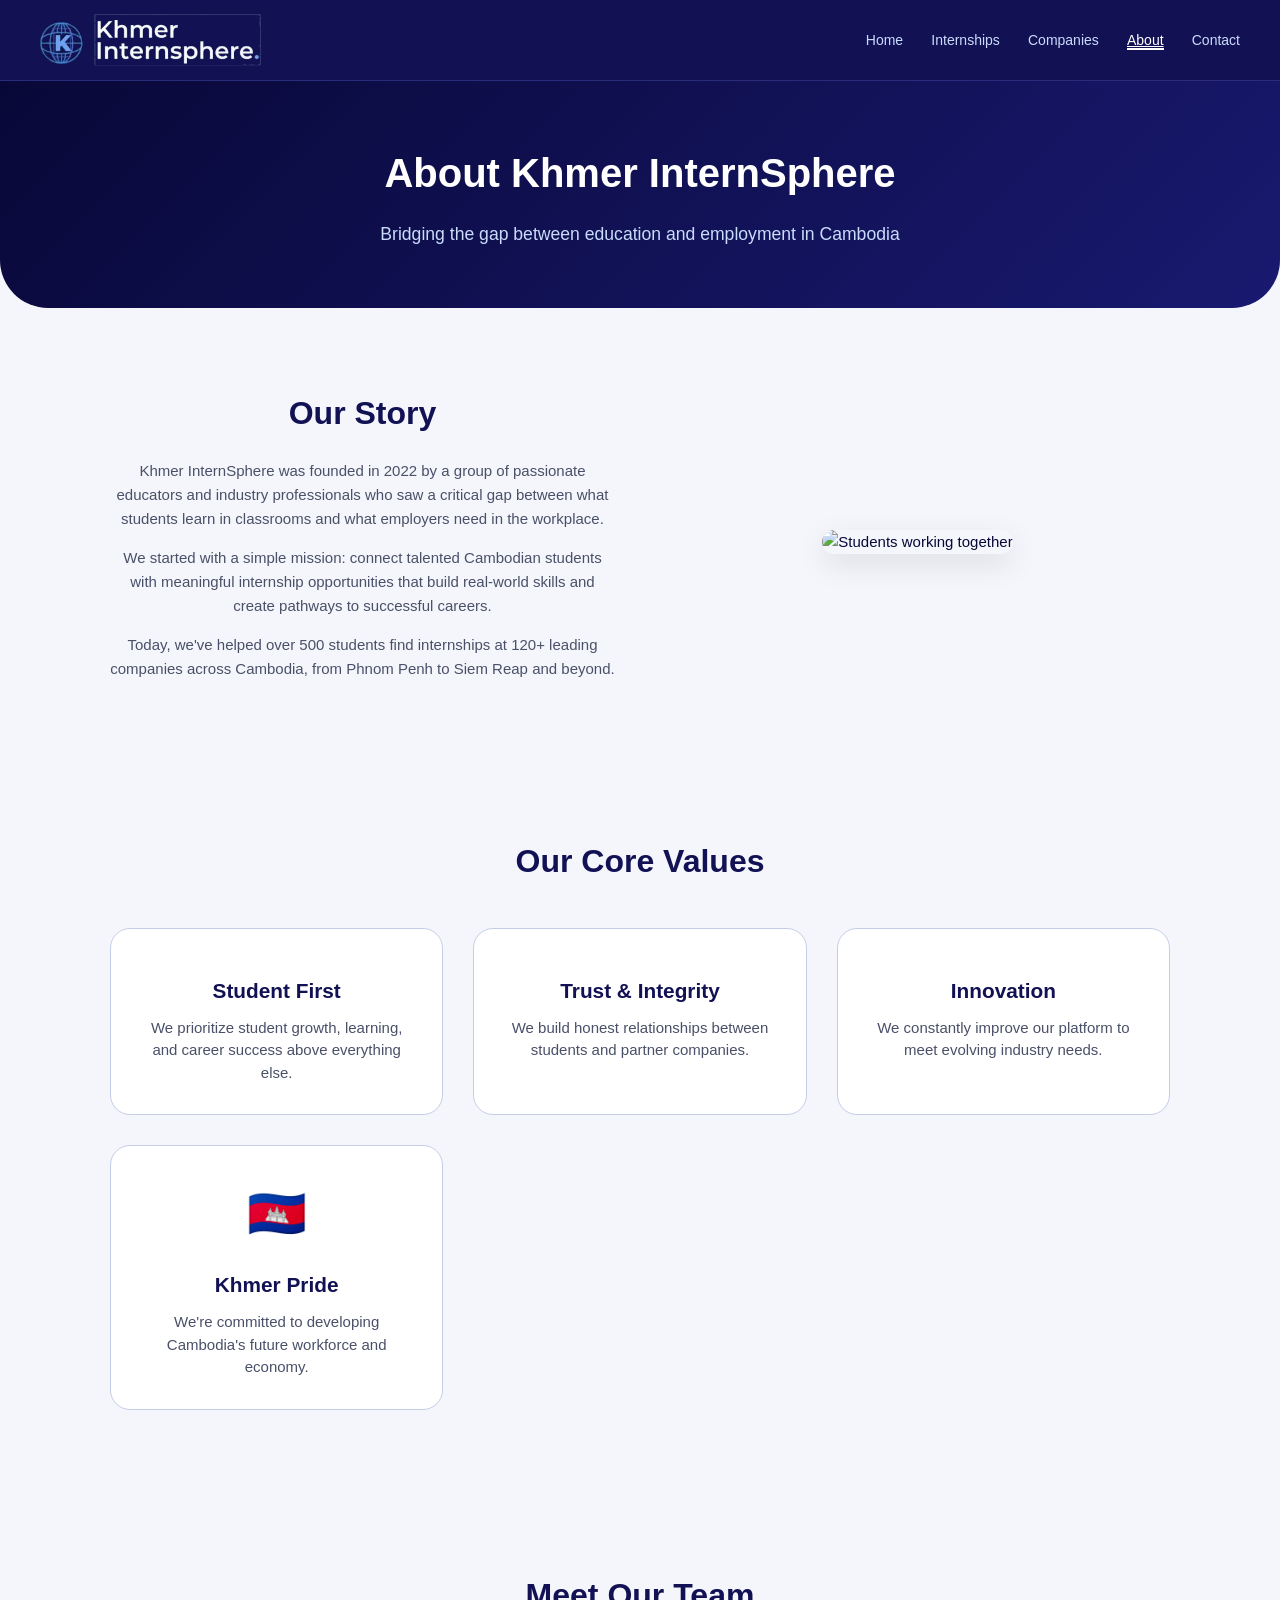
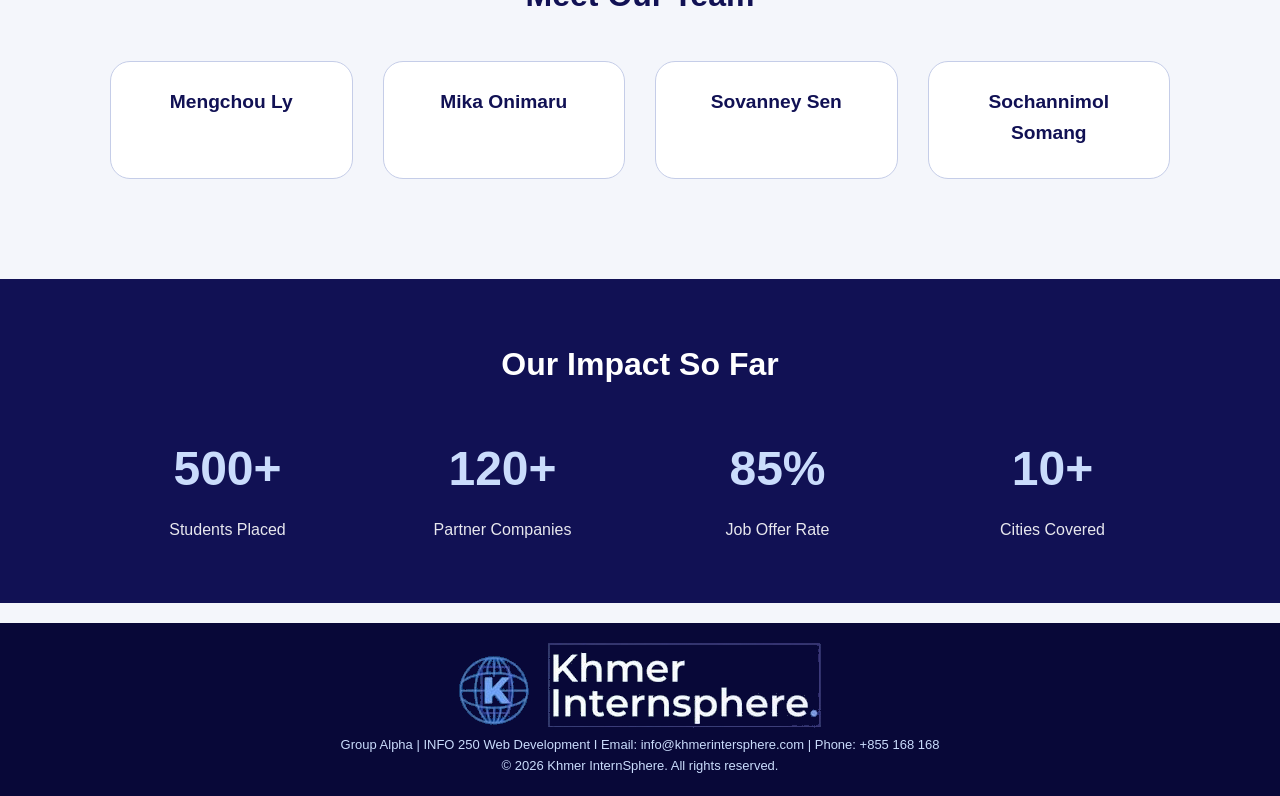
==== about.html @ ef0c9d17 "Initial commit: existing project" ====
<!DOCTYPE html>
<html lang="en">

<head>
    <meta charset="UTF-8">
    <meta name="viewport" content="width=device-width, initial-scale=1.0">
    <title>Khmer InternSphere</title>
    <link rel="icon" href="assets/favicon.ico" type="image/x-icon">
    <link rel="stylesheet" href="./css/about.css">
    <link rel="stylesheet" href="./css/nav.css">


</head>

<body>
    <header>
        <div class="logo">
            <img src="./img/logo.png" alt="Khmer InternSphere Logo">
        </div>
        <button class="burger" id="burgerBtn" aria-label="Toggle navigation" aria-expanded="false">
            <span></span><span></span><span></span>
        </button>
        <nav id="mainNav">
            <a href="home.html">Home</a>
            <a href="internships.html">Internships</a>
            <a href="companies.html">Companies</a>
            <a href="about.html">About</a>
            <a href="contact.html">Contact</a>
        </nav>
    </header>
    <div class="nav-backdrop" id="navBackdrop"></div>
    <!-- put ur code here  -->
    <main>
        <!-- Hero Section -->
        <section class="page-hero">
            <div class="container">
                <h1>About Khmer InternSphere</h1>
                <p>Bridging the gap between education and employment in Cambodia</p>
            </div>
        </section>

        <!-- Our Story Section -->
        <section class="about-story">
            <div class="container about-grid">
                <div class="about-text">
                    <h2>Our Story</h2>
                    <p>Khmer InternSphere was founded in 2022 by a group of passionate educators and industry
                        professionals who saw a critical gap between what students learn in classrooms and what
                        employers need in the workplace.</p>
                    <p>We started with a simple mission: connect talented Cambodian students with meaningful internship
                        opportunities that build real-world skills and create pathways to successful careers.</p>
                    <p>Today, we've helped over 500 students find internships at 120+ leading companies across Cambodia,
                        from Phnom Penh to Siem Reap and beyond.</p>
                </div>
                <div class="about-image">
                    <img src="https://images.unsplash.com/photo-1522071820081-009f0129c71c?w=600&auto=format"
                        alt="Students working together">
                </div>
            </div>
        </section>

        <!-- Our Values Section -->
        <section class="values">
            <div class="container">
                <h2 class="section-title">Our Core Values</h2>
                <div class="values-grid">
                    <div class="value-card">
                        <div class="value-icon"></div>
                        <h3>Student First</h3>
                        <p>We prioritize student growth, learning, and career success above everything else.</p>
                    </div>
                    <div class="value-card">
                        <div class="value-icon"></div>
                        <h3>Trust & Integrity</h3>
                        <p>We build honest relationships between students and partner companies.</p>
                    </div>
                    <div class="value-card">
                        <div class="value-icon"></div>
                        <h3>Innovation</h3>
                        <p>We constantly improve our platform to meet evolving industry needs.</p>
                    </div>
                    <div class="value-card">
                        <div class="value-icon">🇰🇭</div>
                        <h3>Khmer Pride</h3>
                        <p>We're committed to developing Cambodia's future workforce and economy.</p>
                    </div>
                </div>
            </div>
        </section>

        <!-- Team Section -->
        <section class="team">
            <div class="container">
                <h2 class="section-title">Meet Our Team</h2>
                <div class="team-grid">
                    <div class="team-card">

                        <h3>Mengchou Ly</h3>

                        <p></p>
                    </div>
                    <div class="team-card">

                        <h3>Mika Onimaru</h3>

                        <p></p>
                    </div>
                    <div class="team-card">
                        <h3>Sovanney Sen</h3>

                    </div>
                    <div class="team-card">

                        <h3> Sochannimol Somang</h3>

                        <p></p>
                    </div>
                </div>
            </div>
        </section>

        <!-- Impact Section -->
        <section class="impact">
            <div class="container">
                <h2 class="section-title">Our Impact So Far</h2>
                <div class="impact-grid">
                    <div class="impact-item">
                        <div class="impact-number">500+</div>
                        <p>Students Placed</p>
                    </div>
                    <div class="impact-item">
                        <div class="impact-number">120+</div>
                        <p>Partner Companies</p>
                    </div>
                    <div class="impact-item">
                        <div class="impact-number">85%</div>
                        <p>Job Offer Rate</p>
                    </div>
                    <div class="impact-item">
                        <div class="impact-number">10+</div>
                        <p>Cities Covered</p>
                    </div>
                </div>
            </div>
        </section>
    </main>





    <footer>
        <div class="footer-logo">
            <img src="./img/logo.png" alt="Logo">
        </div>
        <p class="footer-contact">
            Group Alpha | INFO 250 Web Development I
            Email: info@khmerintersphere.com | Phone: +855 168 168
        </p>
        <p class="footer-copy">&copy; 2026 Khmer InternSphere. All rights reserved.</p>
    </footer>

</body>
<script src="./js/script.js"></script>

</html>
---- css/about.css ----
html {
    scroll-behavior: smooth;
}

* {
    box-sizing: border-box;
    margin: 0;
    padding: 0;
    font-family: Arial, sans-serif;
}

/* =========================
   VARIABLES
   ========================= */
:root {
    --blue-darkest: #080838;
    --blue-dark: #111154;
    --blue-mid: #191970;
    --blue-light: #292c7b;
    --blue-accent: #393f86;
    --blue-pale: #cadcfc;
    --blue-xpale: #eef2ff;
    --white: #ffffff;
    --gray-light: #f4f6fb;
    --gray-border: #c5cde8;
    --gray-text: #4a5068;
    --red-req: #c0392b;
}

.logo-track {
    display: flex;
    gap: 20px;
    will-change: transform;
}

/* =========================
   BASE
   ========================= */
body {
    font-size: 15px;
    line-height: 1.6;
    background-color: var(--gray-light);
    color: var(--blue-darkest);
}

/* =========================
   LAYOUT
   ========================= */
.container {
    max-width: 1100px;
    margin: auto;
    padding: 0 20px;
    text-align: center;
}

/* =========================
   HEADER
   ========================= */
header {
    background-color: var(--blue-dark);
    padding: 14px 40px;
    display: flex;
    justify-content: space-between;
    align-items: center;
    position: sticky;
    top: 0;
    z-index: 50;
    border-bottom: 1px solid var(--blue-light);
}

/* =========================
   NAVIGATION & LOGO
   ========================= */
.logo {
    display: flex;
    align-items: center;
    gap: 10px;
}

.logo img {
    height: 52px;
}

nav a {
    color: var(--blue-pale);
    text-decoration: none;
    margin-left: 24px;
    font-size: 14px;
    transition: 0.2s;
}

nav a:hover,
nav a.active {
    color: var(--white);
    text-decoration: underline;
    border-bottom: 2px solid var(--white);
}

/* =========================
   HERO SECTION
   ========================= */
.hero {
    padding: 90px 20px;
    background: linear-gradient(to right, var(--blue-darkest), var(--blue-mid));
    color: var(--white);
    text-align: center;
}

.hero h1 {
    font-size: 40px;
    margin-bottom: 14px;
}

.hero p {
    font-size: 17px;
    color: var(--blue-pale);
    margin-bottom: 28px;
}

.hero-flex {
    display: flex;
    justify-content: center;
    align-items: center;
}

.stats {
    background: var(--blue-dark);
    color: white;
}

.stats-grid {
    display: flex;
    justify-content: space-around;
}


/* footer */

/*  FOOTER */
footer {
    background-color: var(--blue-darkest);
    color: var(--blue-pale);
    text-align: center;
    padding: 20px;
    font-size: 13px;
    margin-top: 20px;
}


/* put ur style below  */

.page-hero {
    background: linear-gradient(135deg, #080838, #191970);
    color: white;
    padding: 60px 0;
    text-align: center;
    border-radius: 0 0 48px 48px;
    margin-bottom: 40px;
}

.page-hero h1 {
    font-size: 2.5rem;
    margin-bottom: 15px;
}

.page-hero p {
    font-size: 1.1rem;
    color: #cadcfc;
}

/* About Story Section */
.about-story {
    padding: 40px 0;
}

.about-grid {
    display: grid;
    grid-template-columns: 1fr 1fr;
    gap: 50px;
    align-items: center;
}

.about-text h2 {
    font-size: 2rem;
    color: #111154;
    margin-bottom: 20px;
}

.about-text p {
    color: #4a5068;
    line-height: 1.6;
    margin-bottom: 15px;
}

.about-image img {
    width: 100%;
    border-radius: 24px;
    box-shadow: 0 10px 30px rgba(0, 0, 0, 0.1);
}

/* Values Section */
.values {
    background: #f4f6fb;
    padding: 60px 0;
    margin: 40px 0;
}

.values .section-title {
    text-align: center;
    font-size: 2rem;
    color: #111154;
}

.values-grid {
    display: grid;
    grid-template-columns: repeat(auto-fit, minmax(250px, 1fr));
    gap: 30px;
    margin-top: 40px;
}

.value-card {
    background: white;
    padding: 30px;
    border-radius: 20px;
    text-align: center;
    transition: transform 0.3s;
    border: 1px solid #c5cde8;
}

.value-card:hover {
    transform: translateY(-5px);
    box-shadow: 0 10px 25px rgba(0, 0, 0, 0.1);
}

.value-icon {
    font-size: 3rem;
    margin-bottom: 15px;
}

.value-card h3 {
    color: #111154;
    margin-bottom: 10px;
    font-size: 1.3rem;
}

.value-card p {
    color: #4a5068;
    line-height: 1.5;
}

/* Team Section */
.team {
    padding: 60px 0;
}

.team .section-title {
    text-align: center;
    font-size: 2rem;
    color: #111154;
}

.team-grid {
    display: grid;
    grid-template-columns: repeat(auto-fit, minmax(220px, 1fr));
    gap: 30px;
    margin-top: 40px;
}

.team-card {
    text-align: center;
    background: white;
    padding: 25px;
    border-radius: 20px;
    border: 1px solid #c5cde8;
    transition: transform 0.3s;
}

.team-card:hover {
    transform: translateY(-5px);
    box-shadow: 0 10px 25px rgba(0, 0, 0, 0.1);
}

.team-card img {
    width: 120px;
    height: 120px;
    border-radius: 50%;
    object-fit: cover;
    margin-bottom: 15px;
}

.team-card h3 {
    color: #111154;
    margin-bottom: 5px;
    font-size: 1.2rem;
}

.team-title {
    color: #292c7b;
    font-weight: 600;
    margin-bottom: 10px;
    font-size: 0.9rem;
}

.team-card p:last-child {
    color: #4a5068;
    font-size: 0.85rem;
}

/* Impact Section */
.impact {
    background: #111154;
    color: white;
    padding: 60px 0;
    margin-top: 40px;
}

.impact .section-title {
    color: white;
    text-align: center;
    font-size: 2rem;
}

.impact-grid {
    display: grid;
    grid-template-columns: repeat(auto-fit, minmax(200px, 1fr));
    gap: 40px;
    margin-top: 40px;
    text-align: center;
}

.impact-item {
    text-align: center;
}

.impact-number {
    font-size: 3rem;
    font-weight: bold;
    margin-bottom: 10px;
    color: #cadcfc;
}

.impact-item p {
    font-size: 1rem;
    opacity: 0.9;
}
---- css/nav.css ----
/* ================================================
   SHARED BURGER / RESPONSIVE NAV
   Imported by every page via <link rel="stylesheet">
   ================================================ */

/* Burger button — hidden on desktop */
.burger {
    display: none;
    flex-direction: column;
    justify-content: center;
    align-items: center;
    gap: 5px;
    width: 40px;
    height: 40px;
    background: transparent;
    border: none;
    cursor: pointer;
    padding: 4px;
    border-radius: 8px;
    transition: background 0.2s;
    z-index: 200;
    flex-shrink: 0;
}

.burger:hover {
    background: rgba(255, 255, 255, 0.1);
}

.burger span {
    display: block;
    width: 24px;
    height: 2.5px;
    background: #cadcfc;
    border-radius: 4px;
    transition: transform 0.3s ease, opacity 0.3s ease, width 0.3s ease;
    transform-origin: center;
}

/* Animated X when open */
.burger.open span:nth-child(1) {
    transform: translateY(7.5px) rotate(45deg);
}
.burger.open span:nth-child(2) {
    opacity: 0;
    width: 0;
}
.burger.open span:nth-child(3) {
    transform: translateY(-7.5px) rotate(-45deg);
}

/* ── Mobile nav ── */
@media (max-width: 768px) {

    /* Show burger */
    .burger {
        display: flex;
    }

    /* Header row: logo left, burger right */
    header {
        flex-direction: row !important;
        flex-wrap: nowrap !important;
        justify-content: space-between !important;
        align-items: center !important;
        padding: 12px 20px !important;
        gap: 0 !important;
        position: sticky !important;
        top: 0 !important;
        z-index: 100 !important;
    }

    /* Nav: hidden by default, slides down when open */
    #mainNav {
        display: none;
        flex-direction: column;
        position: absolute;
        top: 100%;
        left: 0;
        right: 0;
        background-color: #111154;
        border-top: 1px solid #292c7b;
        padding: 12px 0 20px;
        box-shadow: 0 8px 24px rgba(0, 0, 0, 0.25);
        z-index: 99;
        animation: slideDown 0.25s ease;
    }

    #mainNav.nav-open {
        display: flex;
    }

    @keyframes slideDown {
        from { opacity: 0; transform: translateY(-8px); }
        to   { opacity: 1; transform: translateY(0); }
    }

    #mainNav a {
        margin: 0 !important;
        padding: 12px 28px;
        font-size: 15px !important;
        border-bottom: 1px solid rgba(255,255,255,0.06);
        color: #cadcfc !important;
        text-decoration: none !important;
        display: block;
        transition: background 0.15s, color 0.15s;
    }

    #mainNav a:last-child {
        border-bottom: none;
    }

    #mainNav a:hover,
    #mainNav a.active {
        background: rgba(255, 255, 255, 0.07);
        color: #ffffff !important;
        border-bottom-color: rgba(255,255,255,0.06) !important;
        text-decoration: none !important;
    }

    /* Make sure header is positioned for the dropdown */
    header {
        position: sticky;
        top: 0;
        z-index: 100;
    }
}

/* Overlay dimmer behind open nav on mobile */
.nav-backdrop {
    display: none;
    position: fixed;
    inset: 0;
    background: rgba(0, 0, 0, 0.35);
    z-index: 98;
}
.nav-backdrop.active {
    display: block;
}
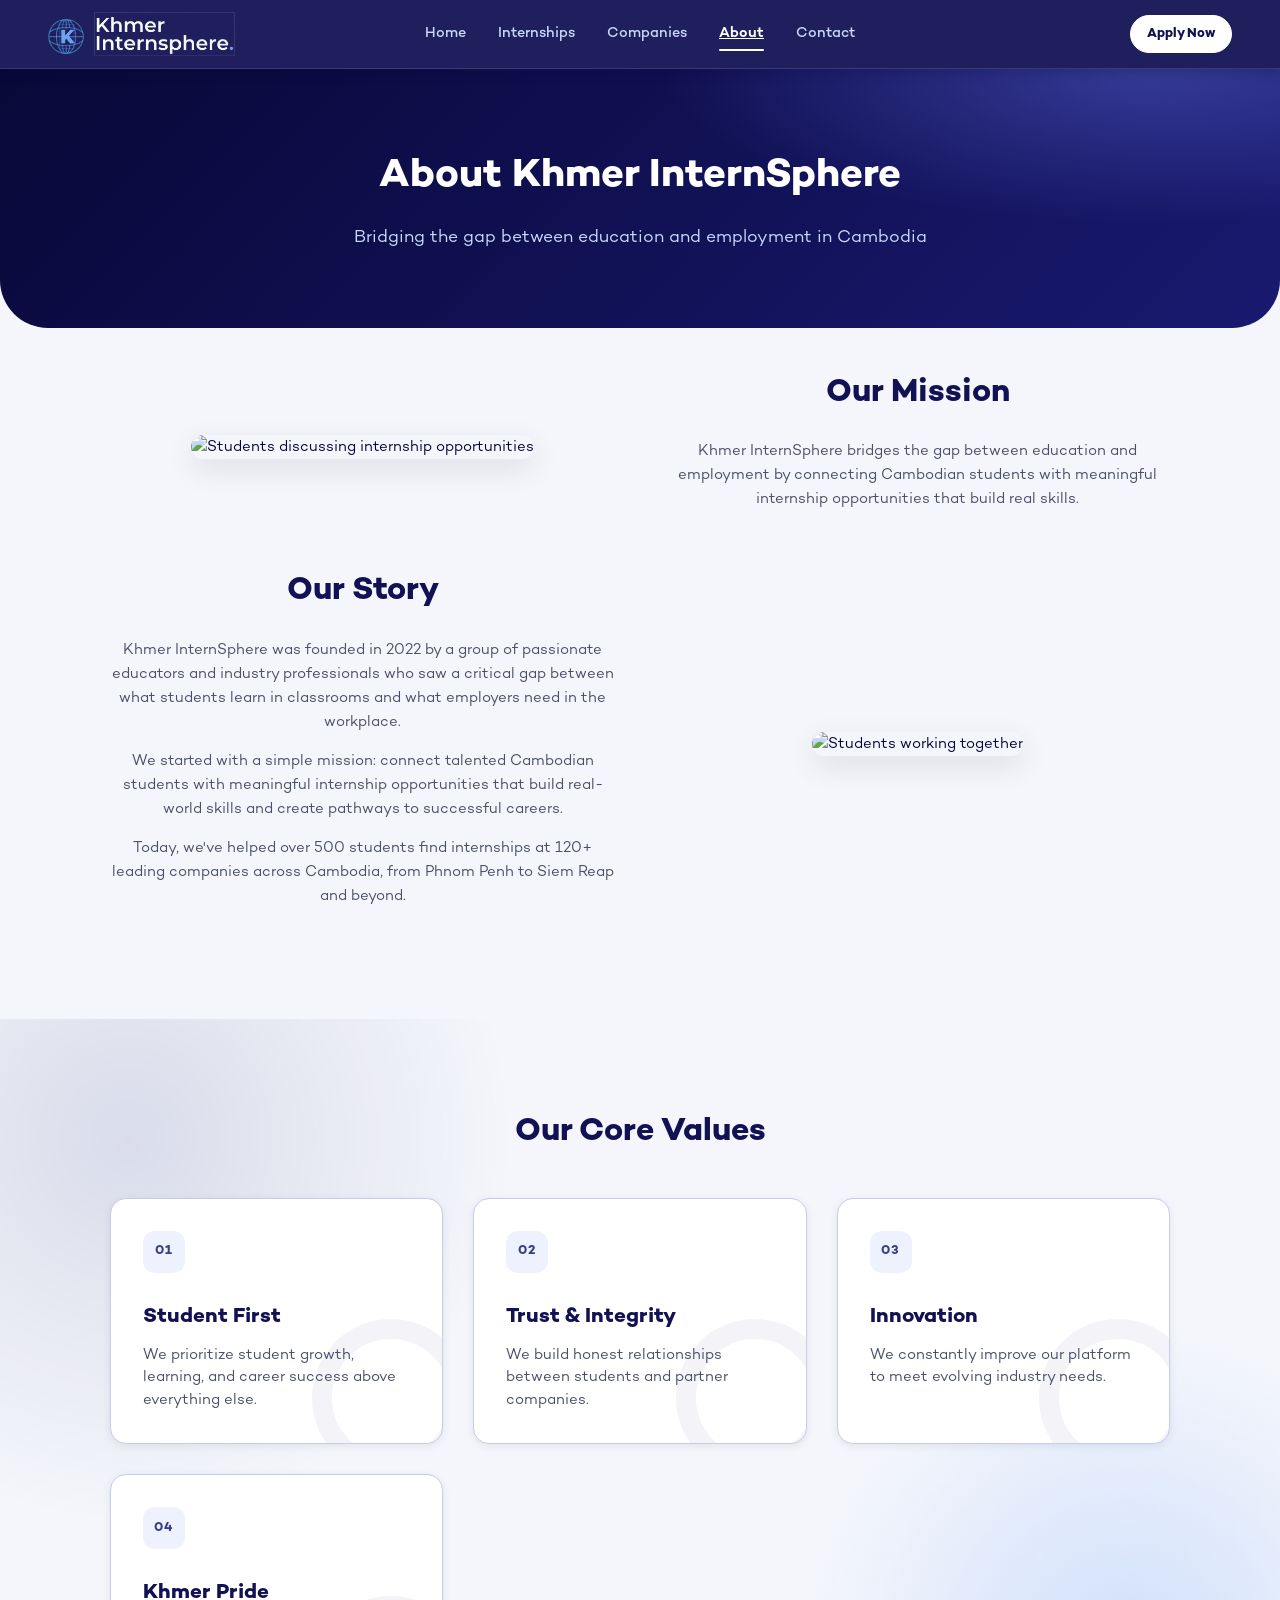
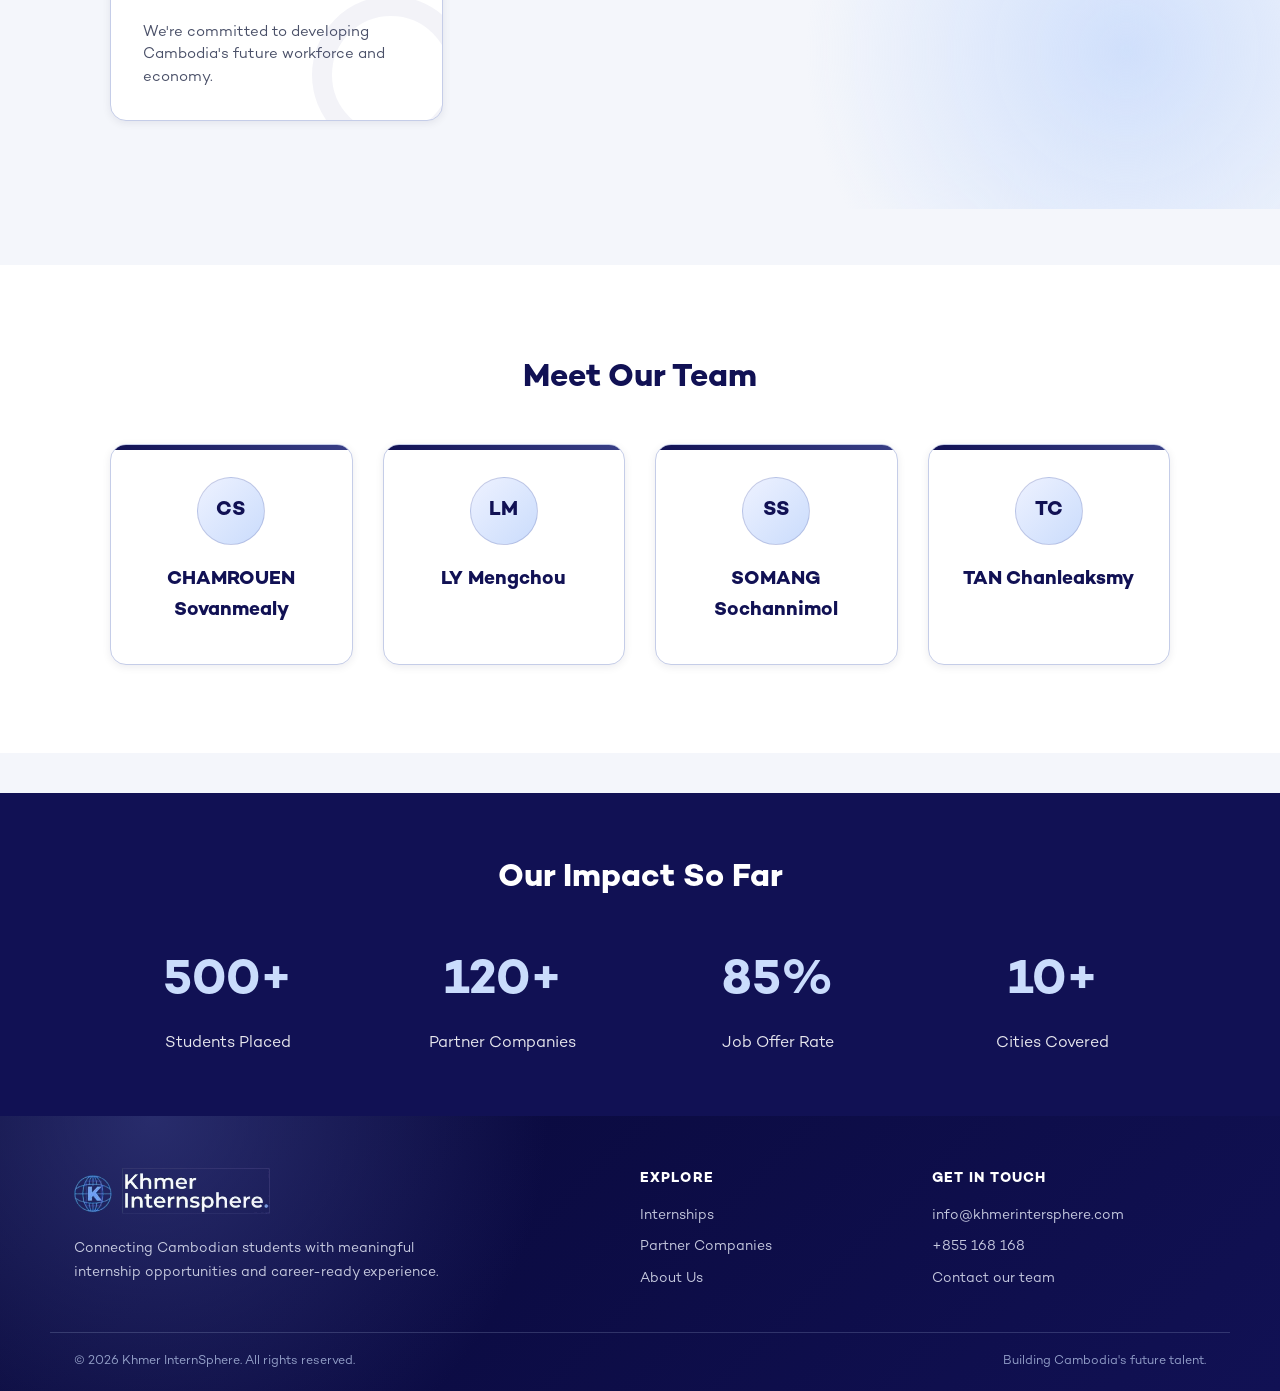
==== commit 6e256582: "Member 3: professional UI, API client, bookmarks, home latest internships" ====
--- a/about.html
+++ b/about.html
@@ -8,6 +8,8 @@
     <link rel="icon" href="assets/favicon.ico" type="image/x-icon">
     <link rel="stylesheet" href="./css/about.css">
     <link rel="stylesheet" href="./css/nav.css">
+    <link rel="stylesheet" href="./css/footer.css">
+    <link rel="stylesheet" href="./css/theme.css">
 
 
 </head>
@@ -15,18 +17,23 @@
 <body>
     <header>
         <div class="logo">
-            <img src="./img/logo.png" alt="Khmer InternSphere Logo">
+            <a href="home.html" aria-label="Khmer InternSphere home">
+                <img src="./img/logo.png" alt="Khmer InternSphere Logo">
+            </a>
         </div>
         <button class="burger" id="burgerBtn" aria-label="Toggle navigation" aria-expanded="false">
             <span></span><span></span><span></span>
         </button>
         <nav id="mainNav">
-            <a href="home.html">Home</a>
-            <a href="internships.html">Internships</a>
-            <a href="companies.html">Companies</a>
-            <a href="about.html">About</a>
-            <a href="contact.html">Contact</a>
+            <a href="home.html" data-i18n="home">Home</a>
+            <a href="internships.html" data-i18n="internships">Internships</a>
+            <a href="companies.html" data-i18n="companies">Companies</a>
+            <a href="about.html" data-i18n="about">About</a>
+            <a href="contact.html" data-i18n="contact">Contact</a>
         </nav>
+        <div class="header-actions">
+            <a class="apply-now" href="internships.html#internshipGrid" data-i18n="applyNow">Apply Now</a>
+        </div>
     </header>
     <div class="nav-backdrop" id="navBackdrop"></div>
     <!-- put ur code here  -->
@@ -34,8 +41,22 @@
         <!-- Hero Section -->
         <section class="page-hero">
             <div class="container">
-                <h1>About Khmer InternSphere</h1>
+                <h1 data-i18n="aboutHero">About Khmer InternSphere</h1>
                 <p>Bridging the gap between education and employment in Cambodia</p>
+            </div>
+        </section>
+
+        <section class="mission">
+            <div class="container about-grid">
+                <div class="about-image">
+                    <img src="https://cdn.educba.com/academy/wp-content/uploads/2016/02/Internship-Job-1.jpg"
+                        alt="Students discussing internship opportunities">
+                </div>
+                <div class="about-text">
+                    <h2 data-i18n="missionTitle">Our Mission</h2>
+                    <p data-i18n="missionText">Khmer InternSphere bridges the gap between education and employment by
+                        connecting Cambodian students with meaningful internship opportunities that build real skills.</p>
+                </div>
             </div>
         </section>
 
@@ -65,22 +86,22 @@
                 <h2 class="section-title">Our Core Values</h2>
                 <div class="values-grid">
                     <div class="value-card">
-                        <div class="value-icon"></div>
+                        <span class="value-number">01</span>
                         <h3>Student First</h3>
                         <p>We prioritize student growth, learning, and career success above everything else.</p>
                     </div>
                     <div class="value-card">
-                        <div class="value-icon"></div>
+                        <span class="value-number">02</span>
                         <h3>Trust & Integrity</h3>
                         <p>We build honest relationships between students and partner companies.</p>
                     </div>
                     <div class="value-card">
-                        <div class="value-icon"></div>
+                        <span class="value-number">03</span>
                         <h3>Innovation</h3>
                         <p>We constantly improve our platform to meet evolving industry needs.</p>
                     </div>
                     <div class="value-card">
-                        <div class="value-icon">🇰🇭</div>
+                        <span class="value-number">04</span>
                         <h3>Khmer Pride</h3>
                         <p>We're committed to developing Cambodia's future workforce and economy.</p>
                     </div>
@@ -94,24 +115,25 @@
                 <h2 class="section-title">Meet Our Team</h2>
                 <div class="team-grid">
                     <div class="team-card">
-
-                        <h3>Mengchou Ly</h3>
+                        <span class="team-initials">CS</span>
+                        <h3>CHAMROUEN Sovanmealy</h3>
 
                         <p></p>
                     </div>
                     <div class="team-card">
-
-                        <h3>Mika Onimaru</h3>
+                        <span class="team-initials">LM</span>
+                        <h3>LY Mengchou</h3>
 
                         <p></p>
                     </div>
                     <div class="team-card">
-                        <h3>Sovanney Sen</h3>
-
-                    </div>
-                    <div class="team-card">
-
-                        <h3> Sochannimol Somang</h3>
+                        <span class="team-initials">SS</span>
+                        <h3>SOMANG Sochannimol</h3>
+
+                    </div>
+                    <div class="team-card">
+                        <span class="team-initials">TC</span>
+                        <h3>TAN Chanleaksmy</h3>
 
                         <p></p>
                     </div>
@@ -149,18 +171,36 @@
 
 
 
-    <footer>
-        <div class="footer-logo">
-            <img src="./img/logo.png" alt="Logo">
-        </div>
-        <p class="footer-contact">
-            Group Alpha | INFO 250 Web Development I
-            Email: info@khmerintersphere.com | Phone: +855 168 168
-        </p>
-        <p class="footer-copy">&copy; 2026 Khmer InternSphere. All rights reserved.</p>
+    <footer class="site-footer">
+        <div class="footer-content">
+            <div class="footer-brand">
+                <a class="footer-logo" href="home.html" aria-label="Khmer InternSphere home">
+                    <img src="./img/logo.png" alt="Khmer InternSphere">
+                </a>
+                <p>Connecting Cambodian students with meaningful internship opportunities and career-ready experience.</p>
+            </div>
+            <div class="footer-links">
+                <h2>Explore</h2>
+                <a href="internships.html">Internships</a>
+                <a href="companies.html">Partner Companies</a>
+                <a href="about.html">About Us</a>
+            </div>
+            <address class="footer-contact">
+                <h2>Get in touch</h2>
+                <a href="mailto:info@khmerintersphere.com">info@khmerintersphere.com</a>
+                <a href="tel:+855168168">+855 168 168</a>
+                <a href="contact.html">Contact our team</a>
+            </address>
+        </div>
+        <div class="footer-bottom">
+            <p>&copy; 2026 Khmer InternSphere. All rights reserved.</p>
+            <p>Building Cambodia's future talent.</p>
+        </div>
     </footer>
 
 </body>
-<script src="./js/script.js"></script>
-
-</html>+<script src="js/config.js"></script>
+<script src="js/api-client.js"></script>
+<!-- feature scripts -->
+<script src="js/main.js"></script>
+</html>
--- a/css/about.css
+++ b/css/about.css
@@ -342,4 +342,104 @@
 .impact-item p {
     font-size: 1rem;
     opacity: 0.9;
-}+}
+
+.values {
+    position: relative;
+    overflow: hidden;
+    margin: 56px 0;
+    padding: clamp(56px, 8vw, 88px) 0;
+    background:
+        radial-gradient(circle at 10% 15%, rgba(57, 63, 134, 0.14), transparent 24rem),
+        radial-gradient(circle at 88% 80%, rgba(202, 220, 252, 0.85), transparent 20rem),
+        var(--gray-light);
+}
+
+.value-card {
+    position: relative;
+    overflow: hidden;
+    min-height: 230px;
+    padding: 32px;
+    text-align: left;
+    border-radius: 16px;
+    box-shadow: var(--shadow-sm);
+}
+
+.value-card:hover,
+.team-card:hover {
+    border-color: var(--blue-accent);
+    box-shadow: var(--shadow-lg);
+}
+
+.value-card::after {
+    content: "";
+    position: absolute;
+    right: -28px;
+    bottom: -34px;
+    width: 118px;
+    height: 118px;
+    border: 20px solid rgba(57, 63, 134, 0.06);
+    border-radius: 50%;
+    transition: transform 0.3s ease;
+}
+
+.value-card:hover::after { transform: scale(1.15); }
+
+.value-number {
+    display: inline-flex;
+    align-items: center;
+    justify-content: center;
+    width: 42px;
+    height: 42px;
+    margin-bottom: 28px;
+    border-radius: 12px;
+    background: var(--blue-xpale);
+    color: var(--blue-accent);
+    font-size: 13px;
+    font-weight: 800;
+    letter-spacing: 0.08em;
+}
+
+.team {
+    position: relative;
+    padding: clamp(56px, 8vw, 88px) 0;
+    background: var(--white);
+}
+
+.team-card {
+    position: relative;
+    overflow: hidden;
+    min-height: 190px;
+    padding: 32px 24px;
+    border-radius: 16px;
+    box-shadow: var(--shadow-sm);
+}
+
+.team-card::before {
+    content: "";
+    position: absolute;
+    top: 0;
+    left: 0;
+    right: 0;
+    height: 5px;
+    background: linear-gradient(90deg, var(--blue-dark), var(--blue-accent));
+}
+
+.team-initials {
+    display: inline-flex;
+    align-items: center;
+    justify-content: center;
+    width: 68px;
+    height: 68px;
+    margin-bottom: 20px;
+    border: 1px solid rgba(57, 63, 134, 0.2);
+    border-radius: 50%;
+    background: linear-gradient(135deg, var(--blue-xpale), var(--blue-pale));
+    color: var(--blue-dark);
+    font-size: 20px;
+    font-weight: 700;
+}
+
+@media (max-width: 760px) {
+    .value-card { min-height: auto; }
+}
--- a/css/nav.css
+++ b/css/nav.css
@@ -1,23 +1,158 @@
-/* ================================================
-   SHARED BURGER / RESPONSIVE NAV
-   Imported by every page via <link rel="stylesheet">
-   ================================================ */
-
-/* Burger button — hidden on desktop */
+/* ============================================================
+   nav.css - Khmer InternSphere (header + navigation, Member 3)
+   The SAME header/nav markup and this file are used on all pages.
+   Needs style.css (design tokens) linked before it.
+   JS hooks used by main.js: #burgerBtn, #mainNav, #navBackdrop,
+   classes .open, .nav-open, .active
+   ============================================================ */
+
+/* =========================
+   HEADER
+   ========================= */
+header {
+    position: sticky;
+    top: 0;
+    z-index: 100;
+    display: flex;
+    justify-content: space-between;
+    align-items: center;
+    gap: 24px;
+    padding: 12px clamp(20px, 4vw, 48px);
+    background: rgba(17, 17, 84, 0.94);
+    -webkit-backdrop-filter: saturate(140%) blur(10px);
+    backdrop-filter: saturate(140%) blur(10px);
+    border-bottom: 1px solid rgba(202, 220, 252, 0.14);
+    box-shadow: 0 2px 12px rgba(8, 8, 56, 0.25);
+}
+
+header {
+    position: sticky;
+    top: 0;
+    z-index: 100;
+    display: flex;
+    justify-content: space-between;
+    align-items: center;
+    gap: 24px;
+    padding: 12px clamp(20px, 4vw, 48px);
+    background: rgba(17, 17, 84, 0.94);
+    -webkit-backdrop-filter: saturate(140%) blur(10px);
+    backdrop-filter: saturate(140%) blur(10px);
+    border-bottom: 1px solid rgba(202, 220, 252, 0.14);
+    box-shadow: 0 2px 12px rgba(8, 8, 56, 0.25);
+}
+
+.logo {
+    display: flex;
+    align-items: center;
+    gap: 10px;
+    flex-shrink: 0;
+}
+
+.logo img {
+    display: block;
+    height: 44px;
+}
+
+/* =========================
+   DESKTOP NAV
+   ========================= */
+nav {
+    display: flex;
+    align-items: center;
+    gap: 4px;
+    position: absolute;
+    left: 50%;
+    transform: translateX(-50%);
+}
+
+nav a {
+    position: relative;
+    margin: 0;
+    padding: 8px 14px;
+    border-radius: var(--radius-sm);
+    color: var(--blue-pale);
+    font-size: 14.5px;
+    font-weight: 500;
+    text-decoration: none;
+    border-bottom: none;
+    transition: color 0.2s ease, background 0.2s ease;
+}
+
+nav a:hover {
+    color: var(--white);
+    background: rgba(255, 255, 255, 0.08);
+}
+
+nav a.active {
+    color: var(--white);
+    font-weight: 600;
+    background: transparent;
+    border-bottom: none;
+}
+
+nav a.active::after {
+    content: "";
+    position: absolute;
+    left: 14px;
+    right: 14px;
+    bottom: 3px;
+    height: 2px;
+    border-radius: 2px;
+    background: var(--white);
+}
+
+.header-actions {
+    display: flex;
+    align-items: center;
+    justify-content: flex-end;
+    gap: 10px;
+    margin-left: auto;
+}
+
+.apply-now {
+    display: inline-flex;
+    align-items: center;
+    justify-content: center;
+    min-height: 38px;
+    border-radius: 999px;
+    font-size: 13px;
+    font-weight: 700;
+    text-decoration: none;
+    white-space: nowrap;
+    cursor: pointer;
+    transition: background 0.2s ease, color 0.2s ease, transform 0.2s ease;
+}
+
+.apply-now {
+    padding: 0 16px;
+    background: var(--white);
+    border: 1px solid var(--white);
+    color: var(--blue-dark);
+}
+
+.apply-now:hover {
+    background: var(--blue-pale);
+    border-color: var(--blue-pale);
+    transform: translateY(-1px);
+}
+
+/* =========================
+   BURGER BUTTON (hidden on desktop)
+   ========================= */
 .burger {
     display: none;
     flex-direction: column;
     justify-content: center;
     align-items: center;
     gap: 5px;
-    width: 40px;
-    height: 40px;
+    width: 42px;
+    height: 42px;
+    padding: 4px;
     background: transparent;
     border: none;
+    border-radius: var(--radius-sm);
     cursor: pointer;
-    padding: 4px;
-    border-radius: 8px;
-    transition: background 0.2s;
+    transition: background 0.2s ease;
     z-index: 200;
     flex-shrink: 0;
 }
@@ -30,109 +165,128 @@
     display: block;
     width: 24px;
     height: 2.5px;
-    background: #cadcfc;
+    background: var(--blue-pale);
     border-radius: 4px;
+    transform-origin: center;
     transition: transform 0.3s ease, opacity 0.3s ease, width 0.3s ease;
-    transform-origin: center;
-}
-
-/* Animated X when open */
+}
+
 .burger.open span:nth-child(1) {
     transform: translateY(7.5px) rotate(45deg);
 }
+
 .burger.open span:nth-child(2) {
     opacity: 0;
     width: 0;
 }
+
 .burger.open span:nth-child(3) {
     transform: translateY(-7.5px) rotate(-45deg);
 }
 
-/* ── Mobile nav ── */
+/* dimmer behind the open mobile menu */
+.nav-backdrop {
+    display: none;
+    position: fixed;
+    inset: 0;
+    background: rgba(8, 8, 56, 0.45);
+    z-index: 98;
+}
+
+.nav-backdrop.active {
+    display: block;
+}
+
+/* =========================
+   MOBILE NAV
+   (!important is kept on the header layout so older page CSS
+   that stacks the header cannot break the burger layout)
+   ========================= */
 @media (max-width: 768px) {
-
-    /* Show burger */
     .burger {
         display: flex;
     }
 
-    /* Header row: logo left, burger right */
     header {
         flex-direction: row !important;
         flex-wrap: nowrap !important;
         justify-content: space-between !important;
         align-items: center !important;
-        padding: 12px 20px !important;
         gap: 0 !important;
-        position: sticky !important;
-        top: 0 !important;
-        z-index: 100 !important;
-    }
-
-    /* Nav: hidden by default, slides down when open */
+        padding: 10px 20px !important;
+        position: sticky;
+        top: 0;
+    }
+
+    .logo img {
+        height: 38px;
+    }
+
     #mainNav {
         display: none;
         flex-direction: column;
+        align-items: stretch;
+        gap: 2px;
         position: absolute;
         top: 100%;
         left: 0;
         right: 0;
-        background-color: #111154;
-        border-top: 1px solid #292c7b;
-        padding: 12px 0 20px;
-        box-shadow: 0 8px 24px rgba(0, 0, 0, 0.25);
+        transform: none;
+        padding: 10px 12px 16px;
+        background: var(--blue-dark);
+        border-top: 1px solid rgba(202, 220, 252, 0.14);
+        box-shadow: 0 16px 32px rgba(8, 8, 56, 0.35);
         z-index: 99;
-        animation: slideDown 0.25s ease;
+        animation: navSlideDown 0.25s ease;
     }
 
     #mainNav.nav-open {
         display: flex;
     }
 
-    @keyframes slideDown {
-        from { opacity: 0; transform: translateY(-8px); }
-        to   { opacity: 1; transform: translateY(0); }
-    }
-
     #mainNav a {
         margin: 0 !important;
-        padding: 12px 28px;
+        padding: 13px 16px;
+        border-radius: var(--radius-sm);
         font-size: 15px !important;
-        border-bottom: 1px solid rgba(255,255,255,0.06);
-        color: #cadcfc !important;
+        color: var(--blue-pale) !important;
         text-decoration: none !important;
-        display: block;
-        transition: background 0.15s, color 0.15s;
-    }
-
-    #mainNav a:last-child {
-        border-bottom: none;
+        border-bottom: none !important;
     }
 
     #mainNav a:hover,
     #mainNav a.active {
-        background: rgba(255, 255, 255, 0.07);
-        color: #ffffff !important;
-        border-bottom-color: rgba(255,255,255,0.06) !important;
-        text-decoration: none !important;
-    }
-
-    /* Make sure header is positioned for the dropdown */
-    header {
-        position: sticky;
-        top: 0;
-        z-index: 100;
-    }
-}
-
-/* Overlay dimmer behind open nav on mobile */
-.nav-backdrop {
-    display: none;
-    position: fixed;
-    inset: 0;
-    background: rgba(0, 0, 0, 0.35);
-    z-index: 98;
-}
-.nav-backdrop.active {
-    display: block;
-}
+        background: rgba(255, 255, 255, 0.09);
+        color: var(--white) !important;
+    }
+
+    #mainNav a.active::after {
+        left: 16px;
+        right: auto;
+        width: 24px;
+        bottom: 7px;
+    }
+
+    .header-actions {
+        order: 2;
+        gap: 6px;
+        margin-left: auto;
+    }
+
+    .burger {
+        order: 3;
+        margin-left: 8px;
+    }
+
+    .apply-now {
+        min-height: 34px;
+        font-size: 11px;
+    }
+
+    .apply-now { padding: 0 10px; }
+}
+
+@keyframes navSlideDown {
+    from { opacity: 0; transform: translateY(-8px); }
+    to   { opacity: 1; transform: translateY(0); }
+}
--- a/css/footer.css
+++ b/css/footer.css
@@ -0,0 +1,130 @@
+/* Shared site footer */
+.logo a {
+    display: flex;
+    align-items: center;
+    border-radius: 6px;
+}
+
+button,
+.btn {
+    border-radius: 999px;
+}
+
+.site-footer {
+    margin-top: 0;
+    padding: 0;
+    overflow: hidden;
+    background:
+        radial-gradient(circle at 12% 0%, rgba(57, 63, 134, 0.65), transparent 34%),
+        linear-gradient(135deg, #080838, #111154);
+    color: #cadcfc;
+    text-align: left;
+    font-size: 14px;
+}
+
+.footer-content {
+    display: grid;
+    grid-template-columns: minmax(240px, 1.8fr) minmax(150px, 0.8fr) minmax(190px, 1fr);
+    gap: clamp(28px, 6vw, 72px);
+    max-width: 1180px;
+    margin: 0 auto;
+    padding: 52px 24px 42px;
+}
+
+.footer-brand p {
+    max-width: 390px;
+    margin: 14px 0 0;
+    color: rgba(238, 242, 255, 0.82);
+    line-height: 1.75;
+}
+
+.footer-logo {
+    display: inline-flex;
+    align-items: center;
+    border-radius: 8px;
+}
+
+.footer-logo img {
+    display: block;
+    width: auto;
+    height: 46px;
+}
+
+.footer-links,
+.footer-contact {
+    display: flex;
+    flex-direction: column;
+    align-items: flex-start;
+    gap: 9px;
+    margin: 0;
+    font-style: normal;
+}
+
+.footer-links h2,
+.footer-contact h2 {
+    margin: 0 0 5px;
+    color: #ffffff;
+    font-size: 14px;
+    font-weight: 700;
+    letter-spacing: 0.08em;
+    text-transform: uppercase;
+}
+
+.site-footer a {
+    color: rgba(238, 242, 255, 0.82);
+    text-decoration: none;
+    transition: color 0.2s ease, transform 0.2s ease;
+}
+
+.site-footer a:hover {
+    color: #ffffff;
+    transform: translateX(3px);
+}
+
+.footer-logo:hover {
+    transform: none;
+}
+
+.footer-bottom {
+    display: flex;
+    justify-content: space-between;
+    gap: 16px;
+    max-width: 1180px;
+    margin: 0 auto;
+    padding: 18px 24px 20px;
+    border-top: 1px solid rgba(202, 220, 252, 0.18);
+    color: rgba(202, 220, 252, 0.7);
+    font-size: 12.5px;
+}
+
+.footer-bottom p {
+    margin: 0;
+}
+
+@media (max-width: 720px) {
+    .footer-content {
+        grid-template-columns: 1fr 1fr;
+        gap: 32px;
+        padding: 42px 20px 34px;
+    }
+
+    .footer-brand {
+        grid-column: 1 / -1;
+    }
+
+    .footer-bottom {
+        flex-direction: column;
+        gap: 6px;
+        padding: 16px 20px 18px;
+    }
+}
+
+@media (max-width: 440px) {
+    .footer-content {
+        grid-template-columns: 1fr;
+    }
+
+    .footer-brand {
+        grid-column: auto;
+    }
+}
--- a/css/theme.css
+++ b/css/theme.css
@@ -0,0 +1,222 @@
+/* Shared visual system — loaded after each page stylesheet. */
+@font-face {
+    font-family: "Campton";
+    src: url("../assets/fonts/camptonbook.otf") format("opentype");
+    font-weight: 400;
+    font-style: normal;
+    font-display: swap;
+}
+
+@font-face {
+    font-family: "Campton";
+    src: url("../assets/fonts/camptonmedium.otf") format("opentype");
+    font-weight: 500;
+    font-style: normal;
+    font-display: swap;
+}
+
+@font-face {
+    font-family: "Campton";
+    src: url("../assets/fonts/camptonsemibold.otf") format("opentype");
+    font-weight: 600;
+    font-style: normal;
+    font-display: swap;
+}
+
+@font-face {
+    font-family: "Campton";
+    src: url("../assets/fonts/camptonbold.otf") format("opentype");
+    font-weight: 700;
+    font-style: normal;
+    font-display: swap;
+}
+
+:root {
+    --blue-darkest: #080838;
+    --blue-dark: #111154;
+    --blue-mid: #191970;
+    --blue-light: #292c7b;
+    --blue-accent: #393f86;
+    --blue-pale: #cadcfc;
+    --blue-xpale: #eef2ff;
+    --white: #ffffff;
+    --gray-light: #f4f6fb;
+    --gray-border: #c5cde8;
+    --gray-text: #4a5068;
+    --radius-sm: 8px;
+    --radius: 12px;
+    --radius-lg: 16px;
+    --shadow-sm: 0 2px 8px rgba(8, 8, 56, 0.08);
+    --shadow-md: 0 8px 22px rgba(8, 8, 56, 0.12);
+    --shadow-lg: 0 16px 36px rgba(8, 8, 56, 0.18);
+    --font: "Campton", "Campton Book", "Avenir Next", "Segoe UI", sans-serif;
+}
+
+html { scroll-behavior: smooth; }
+
+*,
+*::before,
+*::after,
+body,
+button,
+input,
+select,
+textarea {
+    font-family: var(--font) !important;
+}
+
+body {
+    min-height: 100vh;
+    background: var(--gray-light);
+    color: var(--blue-darkest);
+}
+
+.page-hero {
+    padding: clamp(48px, 7vw, 76px) 0;
+    background:
+        radial-gradient(700px 220px at 90% 0%, rgba(93, 104, 214, 0.45), transparent 70%),
+        linear-gradient(135deg, var(--blue-darkest), var(--blue-mid));
+    border: 0;
+    color: var(--white);
+    text-align: center;
+}
+
+.page-hero h1,
+.page-hero h2,
+.hero-inner h2 { color: var(--white); }
+
+.page-hero p,
+.hero-inner p { color: var(--blue-pale); }
+
+.filter-section,
+.form-card,
+.info-card,
+.company-card,
+.value-card,
+.team-card,
+.benefit-item,
+.latest-card {
+    background: var(--white);
+    border: 1px solid var(--gray-border);
+    border-radius: 16px;
+    box-shadow: var(--shadow-sm, 0 2px 8px rgba(8, 8, 56, 0.08));
+}
+
+.filter-section {
+    padding: 16px;
+    box-shadow: var(--shadow-md, 0 6px 18px rgba(8, 8, 56, 0.1));
+}
+
+.filter-chip {
+    background: var(--blue-xpale);
+    border-color: transparent;
+    color: var(--blue-dark);
+    font-weight: 600;
+}
+
+.filter-chip.active,
+.filter-chip:hover {
+    background: var(--blue-accent);
+    border-color: var(--blue-accent);
+    color: var(--white);
+}
+
+.search-bar {
+    background: var(--white);
+    border-color: var(--gray-border);
+}
+
+.search-bar button,
+.btn-apply,
+.company-btn,
+.submit-btn,
+.modal-job-apply-btn,
+.thankyou-back-btn {
+    background: var(--blue-dark);
+    color: var(--white);
+    border-color: var(--blue-dark);
+    font-weight: 700;
+}
+
+.search-bar button:hover,
+.btn-apply:hover,
+.company-btn:hover,
+.submit-btn:hover,
+.modal-job-apply-btn:hover,
+.thankyou-back-btn:hover {
+    background: var(--blue-accent);
+    border-color: var(--blue-accent);
+}
+
+.internship-grid { gap: 24px; }
+
+.intern-card {
+    background: var(--white);
+    border: 1px solid var(--gray-border);
+    border-radius: 16px;
+    box-shadow: var(--shadow-sm, 0 2px 8px rgba(8, 8, 56, 0.08));
+}
+
+.intern-card:hover,
+.company-card:hover,
+.value-card:hover,
+.team-card:hover,
+.benefit-item:hover {
+    border-color: var(--blue-accent);
+    box-shadow: var(--shadow-lg, 0 14px 32px rgba(8, 8, 56, 0.16));
+}
+
+.card-title,
+.company-card h3,
+.value-card h3,
+.team-card h3,
+.form-card h2,
+.info-card h3 { color: var(--blue-dark); }
+
+.company,
+.desc,
+.location,
+.details,
+.form-group label,
+.contact-item,
+.form-card p,
+.info-card p { color: var(--gray-text); }
+
+.details span,
+.location-tag,
+.tag {
+    background: var(--blue-xpale);
+    color: var(--blue-accent);
+}
+
+input,
+textarea,
+select {
+    border-color: var(--gray-border) !important;
+    color: var(--blue-darkest);
+}
+
+input:focus,
+textarea:focus,
+select:focus {
+    border-color: var(--blue-accent) !important;
+    box-shadow: 0 0 0 3px rgba(57, 63, 134, 0.16) !important;
+}
+
+.cp-verified,
+.modal-job-type { background: var(--blue-accent) !important; }
+
+.cp-recent-job-company { color: var(--blue-accent) !important; }
+
+.no-results,
+.latest-msg {
+    background: var(--blue-xpale);
+    border-color: var(--gray-border);
+    color: var(--gray-text);
+}
+
+@media (max-width: 680px) {
+    .filter-section { border-radius: 16px; }
+    .search-bar { width: 100%; }
+    .search-bar input { min-width: 0; width: 100%; }
+}
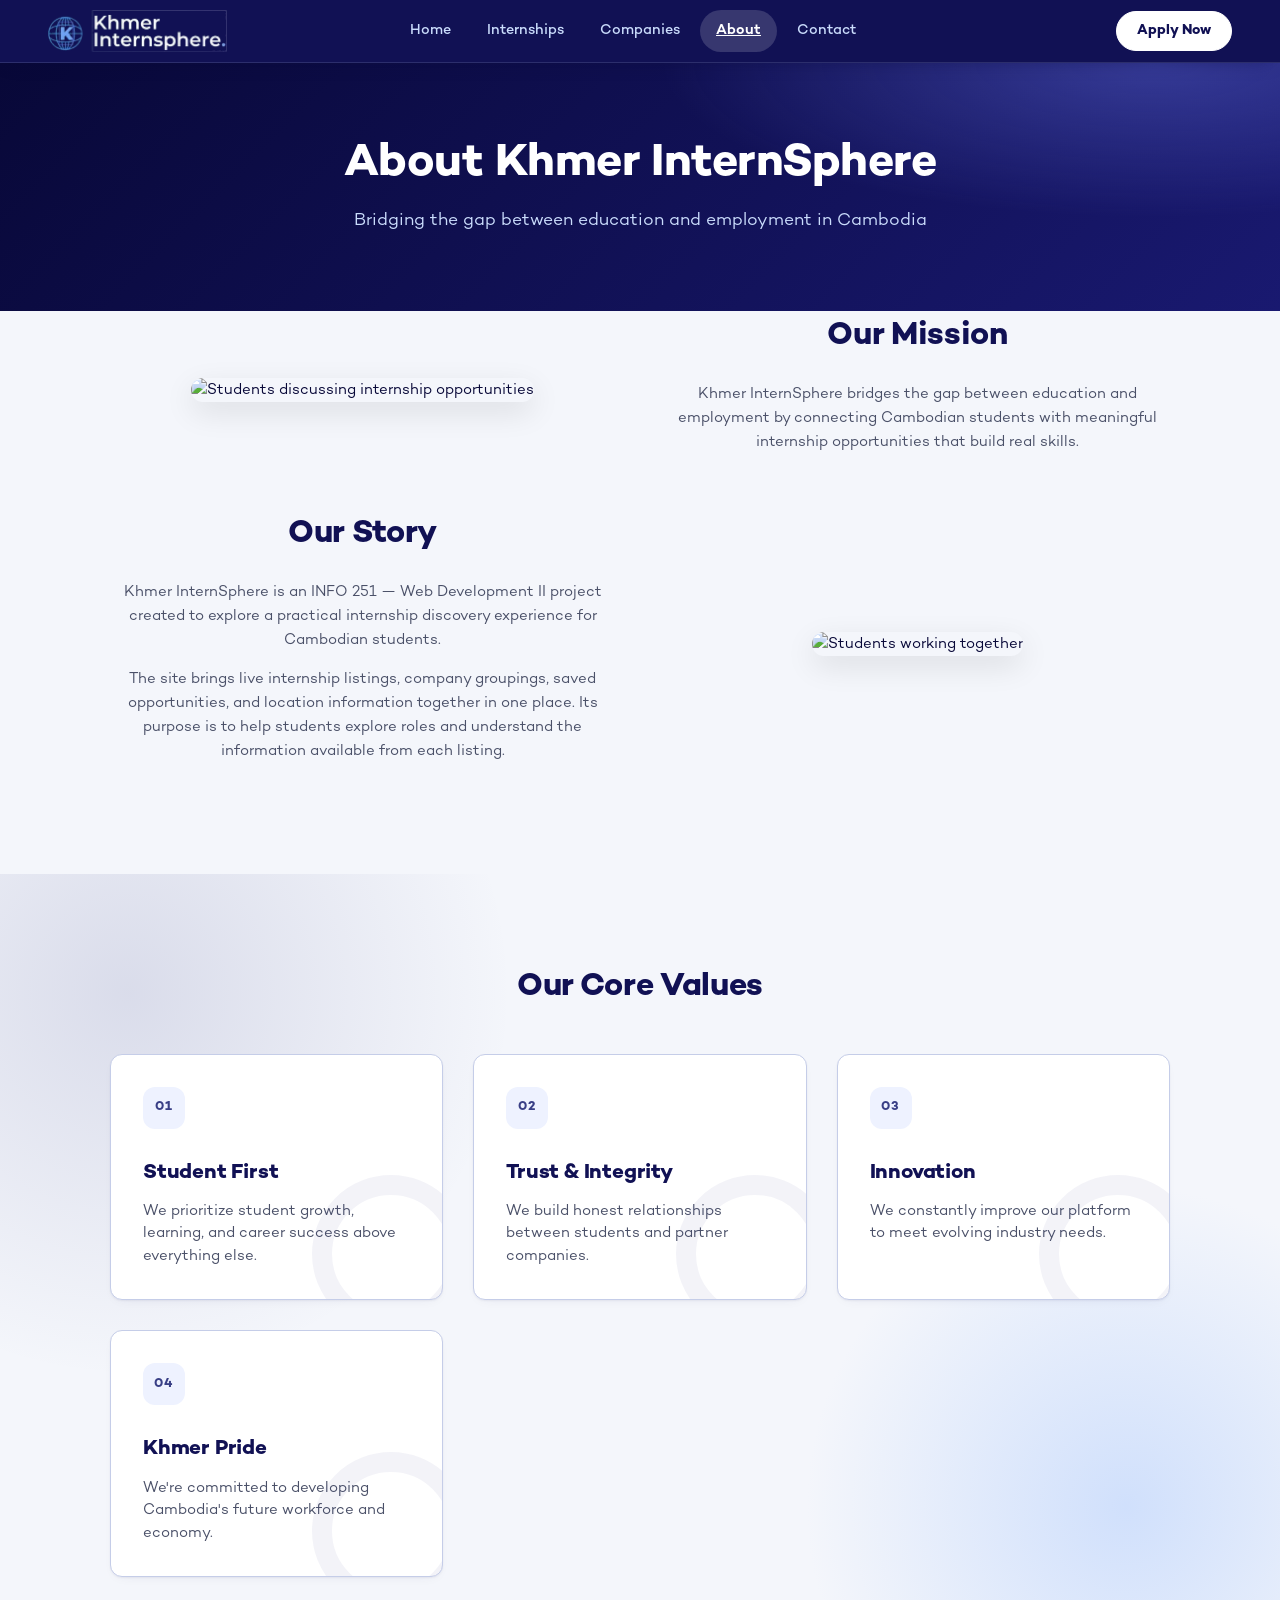
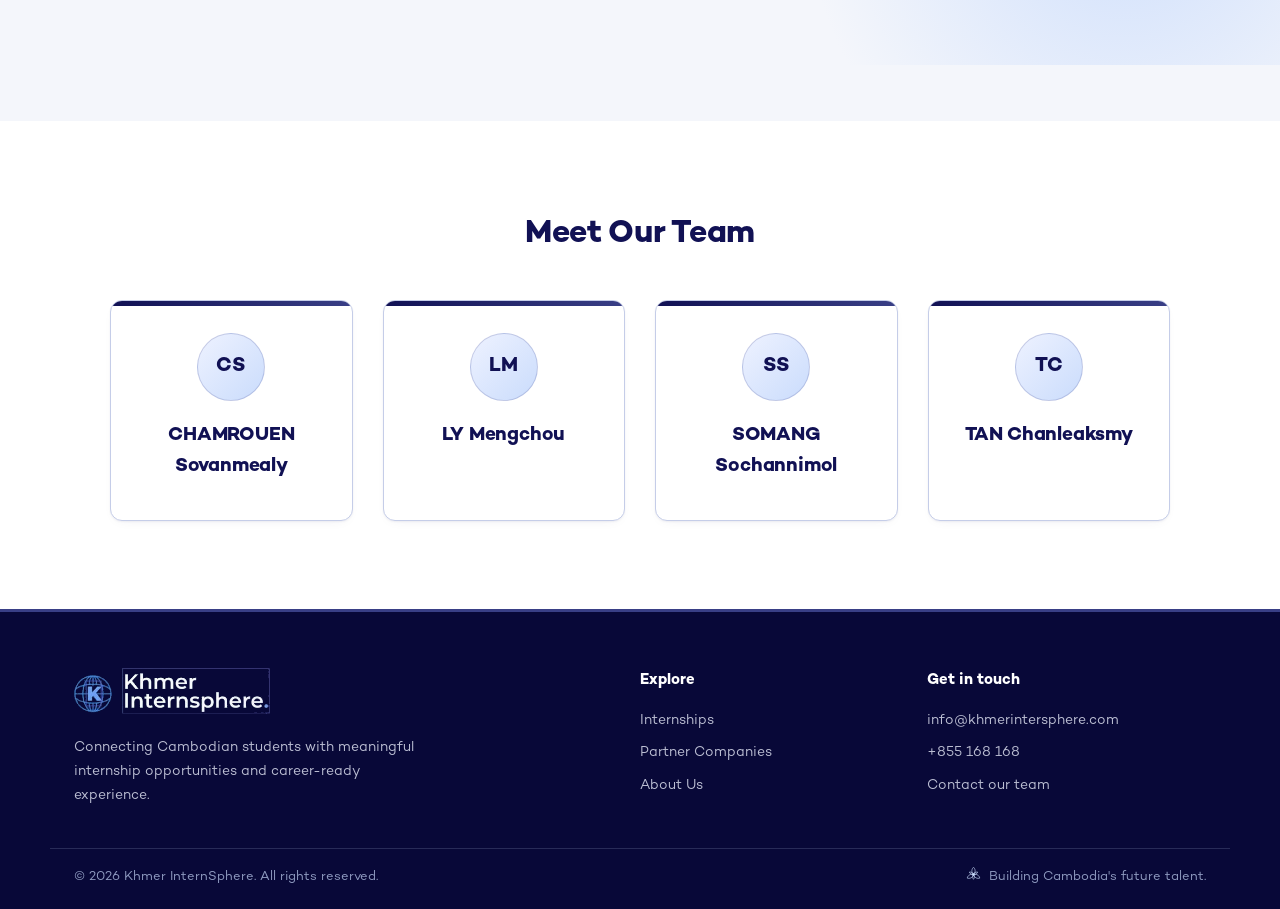
==== commit 90bea1bc: "Update Member 3 bookmarks and home features" ====
--- a/about.html
+++ b/about.html
@@ -65,13 +65,11 @@
             <div class="container about-grid">
                 <div class="about-text">
                     <h2>Our Story</h2>
-                    <p>Khmer InternSphere was founded in 2022 by a group of passionate educators and industry
-                        professionals who saw a critical gap between what students learn in classrooms and what
-                        employers need in the workplace.</p>
-                    <p>We started with a simple mission: connect talented Cambodian students with meaningful internship
-                        opportunities that build real-world skills and create pathways to successful careers.</p>
-                    <p>Today, we've helped over 500 students find internships at 120+ leading companies across Cambodia,
-                        from Phnom Penh to Siem Reap and beyond.</p>
+                    <p>Khmer InternSphere is an INFO 251 — Web Development II project created to explore a practical
+                        internship discovery experience for Cambodian students.</p>
+                    <p>The site brings live internship listings, company groupings, saved opportunities, and location
+                        information together in one place. Its purpose is to help students explore roles and understand
+                        the information available from each listing.</p>
                 </div>
                 <div class="about-image">
                     <img src="https://images.unsplash.com/photo-1522071820081-009f0129c71c?w=600&auto=format"
@@ -141,30 +139,6 @@
             </div>
         </section>
 
-        <!-- Impact Section -->
-        <section class="impact">
-            <div class="container">
-                <h2 class="section-title">Our Impact So Far</h2>
-                <div class="impact-grid">
-                    <div class="impact-item">
-                        <div class="impact-number">500+</div>
-                        <p>Students Placed</p>
-                    </div>
-                    <div class="impact-item">
-                        <div class="impact-number">120+</div>
-                        <p>Partner Companies</p>
-                    </div>
-                    <div class="impact-item">
-                        <div class="impact-number">85%</div>
-                        <p>Job Offer Rate</p>
-                    </div>
-                    <div class="impact-item">
-                        <div class="impact-number">10+</div>
-                        <p>Cities Covered</p>
-                    </div>
-                </div>
-            </div>
-        </section>
     </main>
 
 
--- a/css/nav.css
+++ b/css/nav.css
@@ -4,197 +4,209 @@
    Needs style.css (design tokens) linked before it.
    JS hooks used by main.js: #burgerBtn, #mainNav, #navBackdrop,
    classes .open, .nav-open, .active
+
+   Desktop layout: a 3-column grid  [ logo | menu | actions ].
+   The two outer columns are equal (1fr), so the menu always sits
+   exactly in the middle of the bar and can never overlap the logo
+   or the Apply Now button.
    ============================================================ */
 
 /* =========================
    HEADER
    ========================= */
 header {
-    position: sticky;
-    top: 0;
-    z-index: 100;
-    display: flex;
-    justify-content: space-between;
-    align-items: center;
-    gap: 24px;
-    padding: 12px clamp(20px, 4vw, 48px);
-    background: rgba(17, 17, 84, 0.94);
-    -webkit-backdrop-filter: saturate(140%) blur(10px);
-    backdrop-filter: saturate(140%) blur(10px);
-    border-bottom: 1px solid rgba(202, 220, 252, 0.14);
-    box-shadow: 0 2px 12px rgba(8, 8, 56, 0.25);
-}
-
-header {
-    position: sticky;
-    top: 0;
-    z-index: 100;
-    display: flex;
-    justify-content: space-between;
-    align-items: center;
-    gap: 24px;
-    padding: 12px clamp(20px, 4vw, 48px);
-    background: rgba(17, 17, 84, 0.94);
-    -webkit-backdrop-filter: saturate(140%) blur(10px);
-    backdrop-filter: saturate(140%) blur(10px);
-    border-bottom: 1px solid rgba(202, 220, 252, 0.14);
-    box-shadow: 0 2px 12px rgba(8, 8, 56, 0.25);
+  position: sticky;
+  top: 0;
+  z-index: 100;
+  display: grid;
+  grid-template-columns: 1fr auto 1fr;
+  align-items: center;
+  column-gap: 24px;
+  padding: 12px clamp(20px, 4vw, 48px);
+  background: rgba(17, 17, 84, 0.94);
+  -webkit-backdrop-filter: saturate(140%) blur(10px);
+  backdrop-filter: saturate(140%) blur(10px);
+  border-bottom: 1px solid rgba(202, 220, 252, 0.14);
+  box-shadow: 0 2px 12px rgba(8, 8, 56, 0.25);
 }
 
 .logo {
-    display: flex;
-    align-items: center;
-    gap: 10px;
-    flex-shrink: 0;
+  display: flex;
+  align-items: center;
+  justify-self: start;
+  gap: 10px;
+  flex-shrink: 0;
 }
 
 .logo img {
-    display: block;
-    height: 44px;
+  display: block;
+  height: 44px;
 }
 
 /* =========================
-   DESKTOP NAV
+   DESKTOP NAV  (centered in the bar)
    ========================= */
 nav {
-    display: flex;
-    align-items: center;
-    gap: 4px;
-    position: absolute;
-    left: 50%;
-    transform: translateX(-50%);
+  display: flex;
+  align-items: center;
+  justify-content: center;
+  justify-self: center;
+  gap: 4px;
 }
 
 nav a {
-    position: relative;
-    margin: 0;
-    padding: 8px 14px;
-    border-radius: var(--radius-sm);
-    color: var(--blue-pale);
-    font-size: 14.5px;
-    font-weight: 500;
-    text-decoration: none;
-    border-bottom: none;
-    transition: color 0.2s ease, background 0.2s ease;
+  position: relative;
+  margin: 0;
+  padding: 8px 14px;
+  border-radius: var(--radius-sm);
+  color: var(--blue-pale);
+  font-size: 14.5px;
+  font-weight: 500;
+  text-decoration: none;
+  white-space: nowrap;
+  border-bottom: none;
+  transition: color 0.2s ease, background 0.2s ease;
 }
 
 nav a:hover {
-    color: var(--white);
-    background: rgba(255, 255, 255, 0.08);
+  color: var(--white);
+  background: rgba(255, 255, 255, 0.08);
 }
 
 nav a.active {
-    color: var(--white);
-    font-weight: 600;
-    background: transparent;
-    border-bottom: none;
+  color: var(--white);
+  font-weight: 600;
+  background: transparent;
+  border-bottom: none;
 }
 
 nav a.active::after {
-    content: "";
-    position: absolute;
-    left: 14px;
-    right: 14px;
-    bottom: 3px;
-    height: 2px;
-    border-radius: 2px;
-    background: var(--white);
+  content: "";
+  position: absolute;
+  left: 14px;
+  right: 14px;
+  bottom: 3px;
+  height: 2px;
+  border-radius: 2px;
+  background: var(--white);
 }
 
 .header-actions {
-    display: flex;
-    align-items: center;
-    justify-content: flex-end;
-    gap: 10px;
-    margin-left: auto;
+  display: flex;
+  align-items: center;
+  justify-content: flex-end;
+  justify-self: end;
+  gap: 10px;
 }
 
 .apply-now {
-    display: inline-flex;
-    align-items: center;
-    justify-content: center;
-    min-height: 38px;
-    border-radius: 999px;
-    font-size: 13px;
-    font-weight: 700;
-    text-decoration: none;
-    white-space: nowrap;
-    cursor: pointer;
-    transition: background 0.2s ease, color 0.2s ease, transform 0.2s ease;
-}
-
-.apply-now {
-    padding: 0 16px;
-    background: var(--white);
-    border: 1px solid var(--white);
-    color: var(--blue-dark);
+  display: inline-flex;
+  align-items: center;
+  justify-content: center;
+  min-height: 38px;
+  padding: 0 16px;
+  background: var(--white);
+  border: 1px solid var(--white);
+  border-radius: 999px;
+  color: var(--blue-dark);
+  font-size: 13px;
+  font-weight: 700;
+  text-decoration: none;
+  white-space: nowrap;
+  cursor: pointer;
+  transition: background 0.2s ease, color 0.2s ease, transform 0.2s ease;
 }
 
 .apply-now:hover {
-    background: var(--blue-pale);
-    border-color: var(--blue-pale);
-    transform: translateY(-1px);
+  background: var(--blue-pale);
+  border-color: var(--blue-pale);
+  transform: translateY(-1px);
+}
+
+/* Narrow desktop / tablet: keep the menu centered but a little tighter */
+@media (min-width: 769px) and (max-width: 960px) {
+  header {
+    column-gap: 14px;
+  }
+
+  .logo img {
+    height: 38px;
+  }
+
+  nav a {
+    padding: 8px 9px;
+    font-size: 14px;
+  }
+
+  nav a.active::after {
+    left: 9px;
+    right: 9px;
+  }
+
+  .apply-now {
+    padding: 0 13px;
+  }
 }
 
 /* =========================
    BURGER BUTTON (hidden on desktop)
    ========================= */
 .burger {
-    display: none;
-    flex-direction: column;
-    justify-content: center;
-    align-items: center;
-    gap: 5px;
-    width: 42px;
-    height: 42px;
-    padding: 4px;
-    background: transparent;
-    border: none;
-    border-radius: var(--radius-sm);
-    cursor: pointer;
-    transition: background 0.2s ease;
-    z-index: 200;
-    flex-shrink: 0;
+  display: none;
+  flex-direction: column;
+  justify-content: center;
+  align-items: center;
+  gap: 5px;
+  width: 42px;
+  height: 42px;
+  padding: 4px;
+  background: transparent;
+  border: none;
+  border-radius: var(--radius-sm);
+  cursor: pointer;
+  transition: background 0.2s ease;
+  z-index: 200;
+  flex-shrink: 0;
 }
 
 .burger:hover {
-    background: rgba(255, 255, 255, 0.1);
+  background: rgba(255, 255, 255, 0.1);
 }
 
 .burger span {
-    display: block;
-    width: 24px;
-    height: 2.5px;
-    background: var(--blue-pale);
-    border-radius: 4px;
-    transform-origin: center;
-    transition: transform 0.3s ease, opacity 0.3s ease, width 0.3s ease;
+  display: block;
+  width: 24px;
+  height: 2.5px;
+  background: var(--blue-pale);
+  border-radius: 4px;
+  transform-origin: center;
+  transition: transform 0.3s ease, opacity 0.3s ease, width 0.3s ease;
 }
 
 .burger.open span:nth-child(1) {
-    transform: translateY(7.5px) rotate(45deg);
+  transform: translateY(7.5px) rotate(45deg);
 }
 
 .burger.open span:nth-child(2) {
-    opacity: 0;
-    width: 0;
+  opacity: 0;
+  width: 0;
 }
 
 .burger.open span:nth-child(3) {
-    transform: translateY(-7.5px) rotate(-45deg);
+  transform: translateY(-7.5px) rotate(-45deg);
 }
 
 /* dimmer behind the open mobile menu */
 .nav-backdrop {
-    display: none;
-    position: fixed;
-    inset: 0;
-    background: rgba(8, 8, 56, 0.45);
-    z-index: 98;
+  display: none;
+  position: fixed;
+  inset: 0;
+  background: rgba(8, 8, 56, 0.45);
+  z-index: 98;
 }
 
 .nav-backdrop.active {
-    display: block;
+  display: block;
 }
 
 /* =========================
@@ -203,90 +215,92 @@
    that stacks the header cannot break the burger layout)
    ========================= */
 @media (max-width: 768px) {
-    .burger {
-        display: flex;
-    }
-
-    header {
-        flex-direction: row !important;
-        flex-wrap: nowrap !important;
-        justify-content: space-between !important;
-        align-items: center !important;
-        gap: 0 !important;
-        padding: 10px 20px !important;
-        position: sticky;
-        top: 0;
-    }
-
-    .logo img {
-        height: 38px;
-    }
-
-    #mainNav {
-        display: none;
-        flex-direction: column;
-        align-items: stretch;
-        gap: 2px;
-        position: absolute;
-        top: 100%;
-        left: 0;
-        right: 0;
-        transform: none;
-        padding: 10px 12px 16px;
-        background: var(--blue-dark);
-        border-top: 1px solid rgba(202, 220, 252, 0.14);
-        box-shadow: 0 16px 32px rgba(8, 8, 56, 0.35);
-        z-index: 99;
-        animation: navSlideDown 0.25s ease;
-    }
-
-    #mainNav.nav-open {
-        display: flex;
-    }
-
-    #mainNav a {
-        margin: 0 !important;
-        padding: 13px 16px;
-        border-radius: var(--radius-sm);
-        font-size: 15px !important;
-        color: var(--blue-pale) !important;
-        text-decoration: none !important;
-        border-bottom: none !important;
-    }
-
-    #mainNav a:hover,
-    #mainNav a.active {
-        background: rgba(255, 255, 255, 0.09);
-        color: var(--white) !important;
-    }
-
-    #mainNav a.active::after {
-        left: 16px;
-        right: auto;
-        width: 24px;
-        bottom: 7px;
-    }
-
-    .header-actions {
-        order: 2;
-        gap: 6px;
-        margin-left: auto;
-    }
-
-    .burger {
-        order: 3;
-        margin-left: 8px;
-    }
-
-    .apply-now {
-        min-height: 34px;
-        font-size: 11px;
-    }
-
-    .apply-now { padding: 0 10px; }
+  .burger {
+    display: flex;
+  }
+
+  header {
+    display: flex !important;
+    flex-direction: row !important;
+    flex-wrap: nowrap !important;
+    justify-content: space-between !important;
+    align-items: center !important;
+    gap: 0 !important;
+    padding: 10px 20px !important;
+    position: sticky;
+    top: 0;
+  }
+
+  .logo img {
+    height: 38px;
+  }
+
+  #mainNav {
+    display: none;
+    flex-direction: column;
+    align-items: stretch;
+    justify-content: flex-start;
+    justify-self: stretch; /* undo the desktop centering so the dropdown spans the full width */
+    gap: 2px;
+    position: absolute;
+    top: 100%;
+    left: 0;
+    right: 0;
+    transform: none;
+    padding: 10px 12px 16px;
+    background: var(--blue-dark);
+    border-top: 1px solid rgba(202, 220, 252, 0.14);
+    box-shadow: 0 16px 32px rgba(8, 8, 56, 0.35);
+    z-index: 99;
+    animation: navSlideDown 0.25s ease;
+  }
+
+  #mainNav.nav-open {
+    display: flex;
+  }
+
+  #mainNav a {
+    margin: 0 !important;
+    padding: 13px 16px;
+    border-radius: var(--radius-sm);
+    font-size: 15px !important;
+    color: var(--blue-pale) !important;
+    text-decoration: none !important;
+    border-bottom: none !important;
+  }
+
+  #mainNav a:hover,
+  #mainNav a.active {
+    background: rgba(255, 255, 255, 0.09);
+    color: var(--white) !important;
+  }
+
+  #mainNav a.active::after {
+    left: 16px;
+    right: auto;
+    width: 24px;
+    bottom: 7px;
+  }
+
+  .header-actions {
+    order: 2;
+    gap: 6px;
+    margin-left: auto;
+  }
+
+  .burger {
+    order: 3;
+    margin-left: 8px;
+  }
+
+  .apply-now {
+    min-height: 34px;
+    padding: 0 10px;
+    font-size: 11px;
+  }
 }
 
 @keyframes navSlideDown {
-    from { opacity: 0; transform: translateY(-8px); }
-    to   { opacity: 1; transform: translateY(0); }
-}
+  from { opacity: 0; transform: translateY(-8px); }
+  to { opacity: 1; transform: translateY(0); }
+}
--- a/css/theme.css
+++ b/css/theme.css
@@ -1,36 +1,21 @@
-/* Shared visual system — loaded after each page stylesheet. */
-@font-face {
-    font-family: "Campton";
-    src: url("../assets/fonts/camptonbook.otf") format("opentype");
-    font-weight: 400;
-    font-style: normal;
-    font-display: swap;
-}
-
-@font-face {
-    font-family: "Campton";
-    src: url("../assets/fonts/camptonmedium.otf") format("opentype");
-    font-weight: 500;
-    font-style: normal;
-    font-display: swap;
-}
-
-@font-face {
-    font-family: "Campton";
-    src: url("../assets/fonts/camptonsemibold.otf") format("opentype");
-    font-weight: 600;
-    font-style: normal;
-    font-display: swap;
-}
-
-@font-face {
-    font-family: "Campton";
-    src: url("../assets/fonts/camptonbold.otf") format("opentype");
-    font-weight: 700;
-    font-style: normal;
-    font-display: swap;
-}
-
+/* ============================================================
+   theme.css - Khmer InternSphere  ·  shared visual system
+   Loaded LAST on every page. Keeps the original midnight-blue
+   palette, white minimalist cards, one type family, one radius
+   scale and one button style across all pages.
+   Includes the redesigned header/navigation and footer.
+   ============================================================ */
+
+@import url("https://fonts.googleapis.com/css2?family=Noto+Sans+Khmer:wght@400;500;600;700&display=swap");
+
+@font-face { font-family: "Campton"; src: url("../assets/fonts/camptonbook.otf") format("opentype"); font-weight: 400; font-style: normal; font-display: swap; }
+@font-face { font-family: "Campton"; src: url("../assets/fonts/camptonmedium.otf") format("opentype"); font-weight: 500; font-style: normal; font-display: swap; }
+@font-face { font-family: "Campton"; src: url("../assets/fonts/camptonsemibold.otf") format("opentype"); font-weight: 600; font-style: normal; font-display: swap; }
+@font-face { font-family: "Campton"; src: url("../assets/fonts/camptonbold.otf") format("opentype"); font-weight: 700; font-style: normal; font-display: swap; }
+
+/* =========================
+   TOKENS (original palette)
+   ========================= */
 :root {
     --blue-darkest: #080838;
     --blue-dark: #111154;
@@ -43,15 +28,23 @@
     --gray-light: #f4f6fb;
     --gray-border: #c5cde8;
     --gray-text: #4a5068;
+
     --radius-sm: 8px;
     --radius: 12px;
     --radius-lg: 16px;
-    --shadow-sm: 0 2px 8px rgba(8, 8, 56, 0.08);
-    --shadow-md: 0 8px 22px rgba(8, 8, 56, 0.12);
-    --shadow-lg: 0 16px 36px rgba(8, 8, 56, 0.18);
-    --font: "Campton", "Campton Book", "Avenir Next", "Segoe UI", sans-serif;
-}
-
+    --shadow-sm: 0 1px 2px rgba(17, 17, 84, 0.05), 0 4px 14px -8px rgba(17, 17, 84, 0.12);
+    --shadow-md: 0 8px 22px -10px rgba(17, 17, 84, 0.2);
+    --shadow-lg: 0 16px 36px -14px rgba(17, 17, 84, 0.28);
+
+    --font: "Campton", "Campton Book", "Avenir Next", "Segoe UI", "Noto Sans Khmer", "Kantumruy Pro", sans-serif;
+
+    /* small rumdoul flower (Cambodia's national flower), used as a mask for one quiet accent in the footer */
+    --rumdoul: url("data:image/svg+xml,<svg xmlns='http://www.w3.org/2000/svg' viewBox='0 0 100 100'><g fill='none' stroke='black' stroke-width='4' stroke-linejoin='round'><path d='M50 52C35 38 36 13 50 2C64 13 65 38 50 52Z'/><path d='M50 52C35 38 36 13 50 2C64 13 65 38 50 52Z' transform='rotate(120 50 50)'/><path d='M50 52C35 38 36 13 50 2C64 13 65 38 50 52Z' transform='rotate(240 50 50)'/><path d='M50 52C41 43 42 27 50 18C58 27 59 43 50 52Z' transform='rotate(60 50 50)'/><path d='M50 52C41 43 42 27 50 18C58 27 59 43 50 52Z' transform='rotate(180 50 50)'/><path d='M50 52C41 43 42 27 50 18C58 27 59 43 50 52Z' transform='rotate(300 50 50)'/><circle cx='50' cy='50' r='6' fill='black'/></g></svg>");
+}
+
+/* =========================
+   BASE
+   ========================= */
 html { scroll-behavior: smooth; }
 
 *,
@@ -71,23 +64,224 @@
     color: var(--blue-darkest);
 }
 
+::selection { background: var(--blue-pale); color: var(--blue-darkest); }
+
+:focus-visible {
+    outline: 3px solid rgba(57, 63, 134, 0.55);
+    outline-offset: 2px;
+}
+
+h1, h2, h3 { font-weight: 700; letter-spacing: -0.01em; }
+
+/* =========================
+   HEADER + NAVIGATION
+   ========================= */
+body > header {
+    padding: 10px clamp(20px, 4vw, 48px);
+    background: var(--blue-dark);
+    -webkit-backdrop-filter: none;
+    backdrop-filter: none;
+    border-bottom: 1px solid rgba(202, 220, 252, 0.14);
+    box-shadow: 0 6px 20px -12px rgba(8, 8, 56, 0.6);
+}
+
+body > header .logo img { height: 42px; }
+
+nav a {
+    padding: 9px 16px;
+    border-radius: 999px;
+    color: var(--blue-pale);
+    font-size: 14.5px;
+    font-weight: 500;
+    transition: color 0.2s ease, background 0.2s ease;
+}
+
+nav a:hover {
+    color: var(--white);
+    background: rgba(255, 255, 255, 0.1);
+}
+
+nav a.active {
+    color: var(--white);
+    font-weight: 600;
+    background: rgba(255, 255, 255, 0.16);
+}
+
+nav a.active::after,
+#mainNav a.active::after { display: none; }
+
+.apply-now {
+    min-height: 40px;
+    padding: 0 20px;
+    background: var(--white);
+    border: 1px solid var(--white);
+    color: var(--blue-dark);
+    font-size: 14px;
+    font-weight: 700;
+    box-shadow: none;
+}
+
+.apply-now:hover {
+    background: var(--blue-pale);
+    border-color: var(--blue-pale);
+    transform: none;
+}
+
+/* Desktop: logo left, menu + Apply button grouped on the right */
+@media (min-width: 769px) {
+    body > header nav {
+        position: static;
+        transform: none;
+        margin-left: auto;
+        margin-right: 14px;
+        gap: 4px;
+    }
+
+    body > header .header-actions { margin-left: 0; }
+}
+
+/* Mobile: full-width dropdown with clear tap targets */
+@media (max-width: 768px) {
+    body > header { padding: 10px 20px !important; }
+
+    #mainNav {
+        padding: 8px 12px 14px;
+        background: var(--blue-dark);
+        border-top: 1px solid rgba(202, 220, 252, 0.14);
+    }
+
+    #mainNav a {
+        padding: 14px 16px;
+        border-radius: var(--radius-sm);
+        font-size: 15.5px !important;
+        font-weight: 500;
+    }
+
+    #mainNav a.active {
+        background: rgba(255, 255, 255, 0.1);
+        box-shadow: inset 3px 0 0 var(--blue-pale);
+    }
+
+    .apply-now { min-height: 36px; padding: 0 14px; font-size: 12.5px; }
+}
+
+/* <header>/<footer> tags used inside cards and modals must not inherit site chrome */
+.company-detail-modal header,
+.internship-modal header,
+.internship-card header,
+.latest-card header {
+    position: static;
+    z-index: auto;
+    padding: 0 34px 0 0;
+    background: none;
+    border: 0;
+    box-shadow: none;
+    -webkit-backdrop-filter: none;
+    backdrop-filter: none;
+}
+
+.internship-card footer,
+.latest-card footer {
+    margin-top: auto;
+    padding: 12px 0 0;
+    background: none;
+    border-top: 1px solid var(--blue-xpale);
+    text-align: left;
+    color: var(--gray-text);
+}
+
+/* =========================
+   PAGE BANNERS
+   ========================= */
 .page-hero {
     padding: clamp(48px, 7vw, 76px) 0;
     background:
         radial-gradient(700px 220px at 90% 0%, rgba(93, 104, 214, 0.45), transparent 70%),
         linear-gradient(135deg, var(--blue-darkest), var(--blue-mid));
     border: 0;
+    border-radius: 0;
+    margin-bottom: 0;
     color: var(--white);
     text-align: center;
 }
 
 .page-hero h1,
 .page-hero h2,
-.hero-inner h2 { color: var(--white); }
+.hero-inner h2 {
+    color: var(--white);
+    font-size: clamp(30px, 4.6vw, 46px);
+    font-weight: 800;
+    line-height: 1.15;
+}
 
 .page-hero p,
 .hero-inner p { color: var(--blue-pale); }
 
+.hero-inner p { margin-left: auto; margin-right: auto; }
+
+/* =========================
+   BUTTONS (one style everywhere)
+   ========================= */
+.search-bar button,
+.btn-apply,
+.company-btn,
+.submit-btn,
+.modal-job-apply-btn,
+.thankyou-back-btn,
+.listing-clear,
+.listing-state button,
+.company-state button,
+.latest-retry,
+.detail-apply,
+.company-job-list a {
+    background: var(--blue-dark);
+    border: 1px solid var(--blue-dark);
+    border-radius: 999px;
+    color: var(--white);
+    font-weight: 700;
+    transition: background 0.2s ease, border-color 0.2s ease, transform 0.2s ease;
+}
+
+.search-bar button:hover,
+.btn-apply:hover,
+.company-btn:hover,
+.submit-btn:hover,
+.modal-job-apply-btn:hover,
+.thankyou-back-btn:hover,
+.listing-clear:hover,
+.listing-state button:hover,
+.company-state button:hover,
+.latest-retry:hover,
+.detail-apply:hover,
+.company-job-list a:hover {
+    background: var(--blue-accent);
+    border-color: var(--blue-accent);
+    color: var(--white);
+}
+
+.detail-apply,
+.company-job-list a { padding: 9px 20px; }
+
+.submit-btn { border-radius: var(--radius-sm); }
+
+.save-btn {
+    background: var(--white);
+    border: 1.5px solid var(--blue-accent);
+    border-radius: 999px;
+    color: var(--blue-accent);
+}
+
+.save-btn:hover:not(:disabled) { background: var(--blue-xpale); }
+
+.save-btn.is-saved {
+    background: var(--blue-accent);
+    border-color: var(--blue-accent);
+    color: var(--white);
+}
+
+/* =========================
+   CARDS: plain white, one radius, one shadow
+   ========================= */
 .filter-section,
 .form-card,
 .info-card,
@@ -95,75 +289,43 @@
 .value-card,
 .team-card,
 .benefit-item,
-.latest-card {
+.latest-card,
+.internship-card,
+.intern-card,
+.live-company-card,
+.stats-banner,
+.saved-panel,
+.listing-controls,
+.cp-section {
     background: var(--white);
     border: 1px solid var(--gray-border);
-    border-radius: 16px;
-    box-shadow: var(--shadow-sm, 0 2px 8px rgba(8, 8, 56, 0.08));
-}
-
-.filter-section {
-    padding: 16px;
-    box-shadow: var(--shadow-md, 0 6px 18px rgba(8, 8, 56, 0.1));
-}
-
-.filter-chip {
-    background: var(--blue-xpale);
-    border-color: transparent;
-    color: var(--blue-dark);
-    font-weight: 600;
-}
-
-.filter-chip.active,
-.filter-chip:hover {
-    background: var(--blue-accent);
-    border-color: var(--blue-accent);
-    color: var(--white);
-}
-
-.search-bar {
-    background: var(--white);
-    border-color: var(--gray-border);
-}
-
-.search-bar button,
-.btn-apply,
-.company-btn,
-.submit-btn,
-.modal-job-apply-btn,
-.thankyou-back-btn {
-    background: var(--blue-dark);
-    color: var(--white);
-    border-color: var(--blue-dark);
-    font-weight: 700;
-}
-
-.search-bar button:hover,
-.btn-apply:hover,
-.company-btn:hover,
-.submit-btn:hover,
-.modal-job-apply-btn:hover,
-.thankyou-back-btn:hover {
-    background: var(--blue-accent);
-    border-color: var(--blue-accent);
-}
-
-.internship-grid { gap: 24px; }
-
-.intern-card {
-    background: var(--white);
-    border: 1px solid var(--gray-border);
-    border-radius: 16px;
-    box-shadow: var(--shadow-sm, 0 2px 8px rgba(8, 8, 56, 0.08));
+    border-radius: var(--radius);
+    box-shadow: var(--shadow-sm);
+}
+
+.internship-card,
+.latest-card,
+.live-company-card,
+.value-card,
+.team-card,
+.benefit-item,
+.company-card {
+    transition: transform 0.25s ease, box-shadow 0.25s ease, border-color 0.25s ease;
 }
 
 .intern-card:hover,
+.internship-card:hover,
+.internship-card:focus,
+.latest-card:hover,
 .company-card:hover,
+.live-company-card:hover,
+.live-company-card:focus,
 .value-card:hover,
 .team-card:hover,
 .benefit-item:hover {
     border-color: var(--blue-accent);
-    box-shadow: var(--shadow-lg, 0 14px 32px rgba(8, 8, 56, 0.16));
+    box-shadow: var(--shadow-md);
+    transform: translateY(-3px);
 }
 
 .card-title,
@@ -171,7 +333,10 @@
 .value-card h3,
 .team-card h3,
 .form-card h2,
-.info-card h3 { color: var(--blue-dark); }
+.info-card h3,
+.internship-card h3,
+.latest-card h3,
+.live-company-card h2 { color: var(--blue-dark); }
 
 .company,
 .desc,
@@ -180,14 +345,76 @@
 .form-group label,
 .contact-item,
 .form-card p,
-.info-card p { color: var(--gray-text); }
-
+.info-card p,
+.internship-card__company,
+.latest-company { color: var(--gray-text); }
+
+.internship-card__logo,
+.latest-logo,
+.live-company-card img,
+.detail-header img,
+.company-detail-modal header img {
+    background: var(--white);
+    border: 1px solid var(--gray-border);
+    border-radius: var(--radius-sm);
+}
+
+/* tags / pills */
 .details span,
 .location-tag,
-.tag {
+.tag,
+.internship-card__meta span,
+.detail-meta span,
+.detail-meta time,
+.latest-location {
     background: var(--blue-xpale);
     color: var(--blue-accent);
-}
+    border: 0;
+}
+
+.card-details,
+.latest-apply { color: var(--blue-accent); }
+
+.benefit-item { border-top: 3px solid var(--blue-accent); }
+
+/* state boxes */
+.no-results,
+.latest-msg,
+.listing-state,
+.company-state {
+    background: var(--blue-xpale);
+    border-color: var(--gray-border);
+    color: var(--gray-text);
+}
+
+.listing-state--error,
+.company-state--error,
+.latest-error {
+    background: #fdf3f1;
+    color: #9f1c1c;
+}
+
+/* =========================
+   FILTERS + FORMS
+   ========================= */
+.listing-controls { padding: 18px 20px; }
+.listing-controls label { color: var(--blue-dark); }
+
+.filter-chip {
+    background: var(--blue-xpale);
+    border-color: transparent;
+    color: var(--blue-dark);
+    font-weight: 600;
+}
+
+.filter-chip.active,
+.filter-chip:hover {
+    background: var(--blue-accent);
+    border-color: var(--blue-accent);
+    color: var(--white);
+}
+
+.search-bar { background: var(--white); border-color: var(--gray-border); }
 
 input,
 textarea,
@@ -203,20 +430,495 @@
     box-shadow: 0 0 0 3px rgba(57, 63, 134, 0.16) !important;
 }
 
+.form-card h2,
+.info-card h3 { border-bottom: 2px solid var(--blue-xpale); }
+
+.field-error { color: #b42318; }
+.contact-success { color: #176b3a; }
+
+/* =========================
+   MODALS
+   ========================= */
+.internship-modal,
+.company-detail-modal,
+.modal-overlay,
+.thankyou-overlay {
+    background: rgba(8, 8, 56, 0.62);
+    -webkit-backdrop-filter: blur(4px);
+    backdrop-filter: blur(4px);
+}
+
+.internship-modal__dialog,
+.company-detail-modal > section,
+.thankyou-card {
+    background: var(--white);
+    border-radius: var(--radius-lg);
+    box-shadow: 0 30px 70px -28px rgba(8, 8, 56, 0.6);
+}
+
+.modal-box {
+    background: var(--gray-light);
+    border-radius: var(--radius-lg);
+}
+
+.internship-modal__close,
+.company-detail-modal__close,
+.modal-close {
+    background: var(--blue-xpale);
+    color: var(--blue-dark);
+}
+
+.internship-modal__close:hover,
+.company-detail-modal__close:hover,
+.modal-close:hover {
+    background: var(--blue-dark);
+    color: var(--white);
+}
+
+.detail-header h2,
+.company-detail-modal h2,
+.cp-name-row h2 { color: var(--blue-dark); }
+
+.cp-tab.active { color: var(--blue-dark); border-bottom-color: var(--blue-accent); }
+
 .cp-verified,
 .modal-job-type { background: var(--blue-accent) !important; }
 
+.cp-featured { background: var(--blue-pale); color: var(--blue-dark); }
+
 .cp-recent-job-company { color: var(--blue-accent) !important; }
 
-.no-results,
-.latest-msg {
-    background: var(--blue-xpale);
-    border-color: var(--gray-border);
-    color: var(--gray-text);
-}
-
+/* =========================
+   ABOUT / COMPANIES touches
+   ========================= */
+.team-card::before { background: linear-gradient(90deg, var(--blue-dark), var(--blue-accent)); }
+
+.partner-cta {
+    border-radius: var(--radius-lg);
+    background: linear-gradient(135deg, var(--blue-darkest), var(--blue-mid));
+}
+
+.partner-cta .btn-primary {
+    background: var(--white);
+    color: var(--blue-dark);
+    border-radius: 999px;
+}
+
+.impact { background: var(--blue-dark); }
+
+/* =========================
+   FOOTER
+   ========================= */
+.site-footer {
+    background: var(--blue-darkest);
+    border-top: 3px solid var(--blue-accent);
+    color: var(--blue-pale);
+}
+
+.footer-content {
+    max-width: 1180px;
+    padding: 56px 24px 40px;
+    gap: clamp(28px, 5vw, 64px);
+}
+
+.footer-brand p {
+    max-width: 360px;
+    color: rgba(238, 242, 255, 0.78);
+    line-height: 1.7;
+}
+
+.footer-links h2,
+.footer-contact h2 {
+    margin: 0 0 8px;
+    color: var(--white);
+    font-size: 15px;
+    font-weight: 700;
+    letter-spacing: 0;
+    text-transform: none;
+}
+
+.footer-links,
+.footer-contact { gap: 10px; }
+
+.site-footer a {
+    color: rgba(238, 242, 255, 0.78);
+    font-size: 14px;
+    text-decoration: none;
+    background-image: linear-gradient(var(--blue-pale), var(--blue-pale));
+    background-size: 0 1px;
+    background-position: 0 100%;
+    background-repeat: no-repeat;
+    transition: color 0.2s ease, background-size 0.25s ease;
+}
+
+.site-footer a:hover {
+    color: var(--white);
+    transform: none;
+    background-size: 100% 1px;
+}
+
+.footer-logo,
+.footer-logo:hover { background-image: none; }
+
+.footer-bottom {
+    padding: 18px 24px 22px;
+    border-top: 1px solid rgba(202, 220, 252, 0.16);
+    color: rgba(202, 220, 252, 0.7);
+    font-size: 13px;
+    align-items: center;
+}
+
+/* one quiet Cambodian accent: rumdoul mark beside the tagline */
+.footer-bottom p:last-child::before {
+    content: "";
+    display: inline-block;
+    width: 15px;
+    height: 15px;
+    margin-right: 8px;
+    vertical-align: -2px;
+    background: var(--blue-pale);
+    -webkit-mask: var(--rumdoul) center / contain no-repeat;
+    mask: var(--rumdoul) center / contain no-repeat;
+}
+
+@media (max-width: 720px) {
+    .footer-content { padding: 40px 20px 32px; }
+    .footer-bottom { padding: 16px 20px 20px; }
+}
+
+/* =========================
+   RESPONSIVE + ACCESSIBILITY
+   ========================= */
 @media (max-width: 680px) {
-    .filter-section { border-radius: 16px; }
+    .filter-section { border-radius: var(--radius); }
     .search-bar { width: 100%; }
     .search-bar input { min-width: 0; width: 100%; }
-}
+    .listing-controls { padding: 16px; }
+}
+
+@media (prefers-reduced-motion: reduce) {
+    *,
+    *::before,
+    *::after {
+        animation-duration: 0.01ms !important;
+        transition-duration: 0.01ms !important;
+        scroll-behavior: auto !important;
+    }
+}
+
+/* ============================================================
+   INTERNSHIPS PAGE  (internships.html only)
+   Filter bar, results, internship cards, detail popup.
+   These selectors do not exist on other pages.
+   ============================================================ */
+
+/* page rhythm: left-aligned content, one consistent width */
+main.container {
+    max-width: 1180px;
+    padding: 0 24px;
+    text-align: left;
+}
+
+.results-count {
+    margin: 0 0 18px;
+    color: var(--gray-text);
+    font-size: 14px;
+    font-weight: 500;
+}
+
+/* ---------- filter bar ---------- */
+.listing-controls {
+    display: grid;
+    grid-template-columns: minmax(240px, 2fr) repeat(2, minmax(170px, 1fr)) auto;
+    gap: 16px;
+    align-items: end;
+    margin: 32px 0 20px;
+    padding: 20px 22px;
+    border-radius: var(--radius-lg);
+    box-shadow: var(--shadow-md);
+}
+
+.listing-controls label {
+    display: grid;
+    gap: 7px;
+    color: var(--blue-dark);
+    font-size: 13px;
+    font-weight: 600;
+}
+
+.listing-controls input,
+.listing-controls select {
+    width: 100%;
+    min-height: 46px;
+    padding: 0 14px;
+    background-color: var(--white);
+    border: 1px solid var(--gray-border) !important;
+    border-radius: 10px;
+    color: var(--blue-darkest);
+    font-size: 14.5px;
+    font-weight: 500;
+}
+
+.listing-controls input::placeholder { color: #8a93b8; font-weight: 400; }
+
+.listing-controls select {
+    -webkit-appearance: none;
+    appearance: none;
+    padding-right: 38px;
+    cursor: pointer;
+    background-image: url("data:image/svg+xml,<svg xmlns='http://www.w3.org/2000/svg' width='14' height='14' viewBox='0 0 24 24' fill='none' stroke='%23393f86' stroke-width='2.6' stroke-linecap='round' stroke-linejoin='round'><path d='M6 9l6 6 6-6'/></svg>");
+    background-repeat: no-repeat;
+    background-position: right 14px center;
+}
+
+.listing-controls input:hover,
+.listing-controls select:hover { border-color: var(--blue-accent) !important; }
+
+/* secondary action: outline, so it never competes with the cards */
+.listing-controls .listing-clear {
+    min-height: 46px;
+    padding: 0 22px;
+    background: var(--white);
+    border: 1px solid var(--gray-border);
+    border-radius: 10px;
+    color: var(--blue-dark);
+    font-size: 14px;
+    font-weight: 600;
+}
+
+.listing-controls .listing-clear:hover {
+    background: var(--blue-xpale);
+    border-color: var(--blue-accent);
+    color: var(--blue-dark);
+}
+
+/* ---------- grid ---------- */
+.internship-grid {
+    display: grid;
+    grid-template-columns: repeat(auto-fill, minmax(320px, 1fr));
+    gap: 24px;
+    margin: 0 0 40px;
+}
+
+/* ---------- internship card ---------- */
+.internship-card {
+    position: relative;
+    display: flex;
+    flex-direction: column;
+    gap: 14px;
+    min-height: 0;
+    padding: 24px;
+    text-align: left;
+    background: var(--white);
+    border: 1px solid var(--gray-border);
+    border-radius: var(--radius-lg);
+    box-shadow: var(--shadow-sm);
+    cursor: pointer;
+    transition: transform 0.25s ease, box-shadow 0.25s ease, border-color 0.25s ease;
+}
+
+.internship-card:hover,
+.internship-card:focus-visible {
+    transform: translateY(-4px);
+    border-color: var(--blue-accent);
+    box-shadow: var(--shadow-lg);
+    outline: none;
+}
+
+/* accent rule along the top edge, drawn in on hover */
+.internship-card::before {
+    content: "";
+    position: absolute;
+    top: -1px;
+    left: 24px;
+    right: 24px;
+    height: 3px;
+    border-radius: 0 0 3px 3px;
+    background: var(--blue-accent);
+    transform: scaleX(0);
+    transform-origin: left;
+    transition: transform 0.3s ease;
+}
+
+.internship-card:hover::before,
+.internship-card:focus-visible::before { transform: scaleX(1); }
+
+.internship-card__top {
+    display: flex;
+    align-items: center;
+    gap: 14px;
+}
+
+.internship-card__logo {
+    width: 52px;
+    height: 52px;
+    flex: 0 0 52px;
+    padding: 6px;
+    object-fit: contain;
+    background: var(--white);
+    border: 1px solid var(--gray-border);
+    border-radius: 12px;
+}
+
+.internship-card__top > div { min-width: 0; }
+
+.internship-card h3 {
+    margin: 0;
+    display: -webkit-box;
+    -webkit-line-clamp: 2;
+    -webkit-box-orient: vertical;
+    overflow: hidden;
+    color: var(--blue-dark);
+    font-size: 17px;
+    font-weight: 700;
+    line-height: 1.3;
+    letter-spacing: -0.01em;
+}
+
+.internship-card__company {
+    margin: 4px 0 0;
+    overflow: hidden;
+    color: var(--gray-text);
+    font-size: 14px;
+    font-weight: 600;
+    text-overflow: ellipsis;
+    white-space: nowrap;
+}
+
+.internship-card__description {
+    margin: 0;
+    display: -webkit-box;
+    -webkit-line-clamp: 3;
+    -webkit-box-orient: vertical;
+    overflow: hidden;
+    color: var(--gray-text);
+    font-size: 14px;
+    line-height: 1.65;
+}
+
+.internship-card__meta {
+    display: flex;
+    flex-wrap: wrap;
+    gap: 8px;
+}
+
+.internship-card__meta span {
+    padding: 5px 12px;
+    background: var(--blue-xpale);
+    border: 0;
+    border-radius: 999px;
+    color: var(--blue-accent);
+    font-size: 12.5px;
+    font-weight: 600;
+    line-height: 1.2;
+}
+
+.internship-card .save-btn {
+    align-self: flex-start;
+    margin: 0;
+    padding: 8px 16px;
+    font-size: 13px;
+}
+
+.internship-card footer {
+    display: flex;
+    align-items: center;
+    justify-content: space-between;
+    gap: 12px;
+    margin-top: auto;
+    padding: 14px 0 0;
+    border-top: 1px solid var(--blue-xpale);
+    color: var(--gray-text);
+    font-size: 13px;
+}
+
+.internship-card .card-details {
+    color: var(--blue-accent);
+    font-size: 13.5px;
+    font-weight: 700;
+}
+
+.internship-card:hover .card-details { text-decoration: underline; text-underline-offset: 3px; }
+
+/* ---------- saved + tracker sections sit inside the same container ---------- */
+#saved-section,
+#tracker-section {
+    max-width: none;
+    margin: 0 0 32px;
+    padding: 0;
+}
+
+/* ---------- detail popup ---------- */
+.internship-modal { text-align: left; }
+
+.internship-modal__dialog {
+    width: min(780px, 100%);
+    padding: 32px;
+    border-radius: 20px;
+}
+
+.internship-modal .detail-header {
+    gap: 16px;
+    padding: 0 40px 20px 0;
+    border-bottom: 1px solid var(--blue-xpale);
+}
+
+.internship-modal .detail-header h2 {
+    margin: 2px 0 4px;
+    font-size: 24px;
+    line-height: 1.25;
+}
+
+.internship-modal .detail-meta { margin-top: 10px; gap: 8px; }
+
+.internship-modal .detail-meta span,
+.internship-modal .detail-meta time {
+    padding: 5px 12px;
+    background: var(--blue-xpale);
+    border-radius: 999px;
+    color: var(--blue-accent);
+    font-size: 12.5px;
+    font-weight: 600;
+}
+
+.internship-modal section { margin-top: 26px; }
+
+.internship-modal section h3 {
+    margin: 0 0 10px;
+    color: var(--blue-dark);
+    font-size: 16px;
+    font-weight: 700;
+}
+
+.internship-modal .detail-description {
+    color: var(--gray-text);
+    font-size: 15px;
+    line-height: 1.75;
+}
+
+.internship-modal .detail-map {
+    height: 260px;
+    border: 1px solid var(--gray-border);
+    border-radius: var(--radius);
+}
+
+.internship-modal .detail-actions {
+    margin-top: 28px;
+    padding-top: 20px;
+    border-top: 1px solid var(--blue-xpale);
+}
+
+/* ---------- responsive ---------- */
+@media (max-width: 900px) {
+    .listing-controls { grid-template-columns: 1fr 1fr; }
+    .listing-controls .listing-search { grid-column: 1 / -1; }
+    .listing-controls .listing-clear { grid-column: 1 / -1; }
+}
+
+@media (max-width: 600px) {
+    main.container { padding: 0 16px; }
+    .listing-controls { grid-template-columns: 1fr; padding: 16px; margin-top: 24px; }
+    .internship-grid { grid-template-columns: 1fr; gap: 18px; }
+    .internship-card { padding: 20px; }
+    .internship-modal__dialog { padding: 24px 18px; }
+}
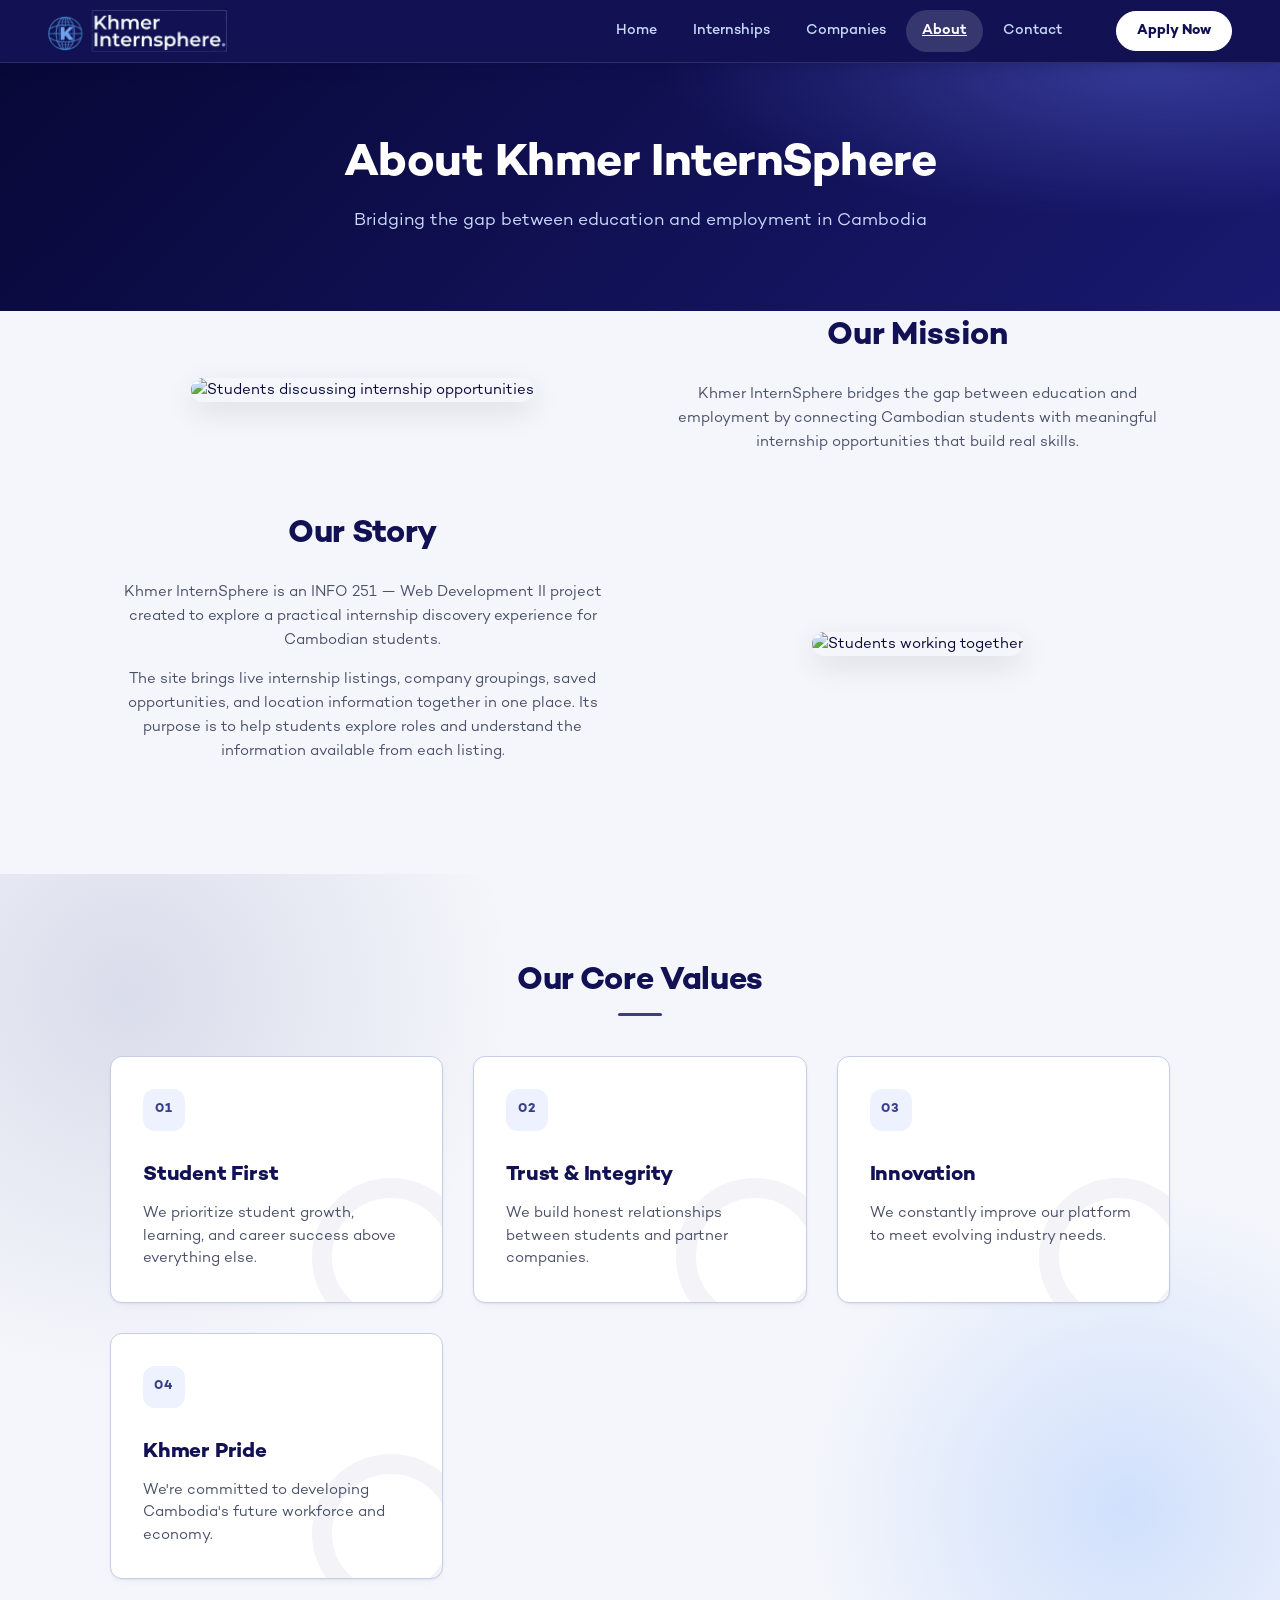
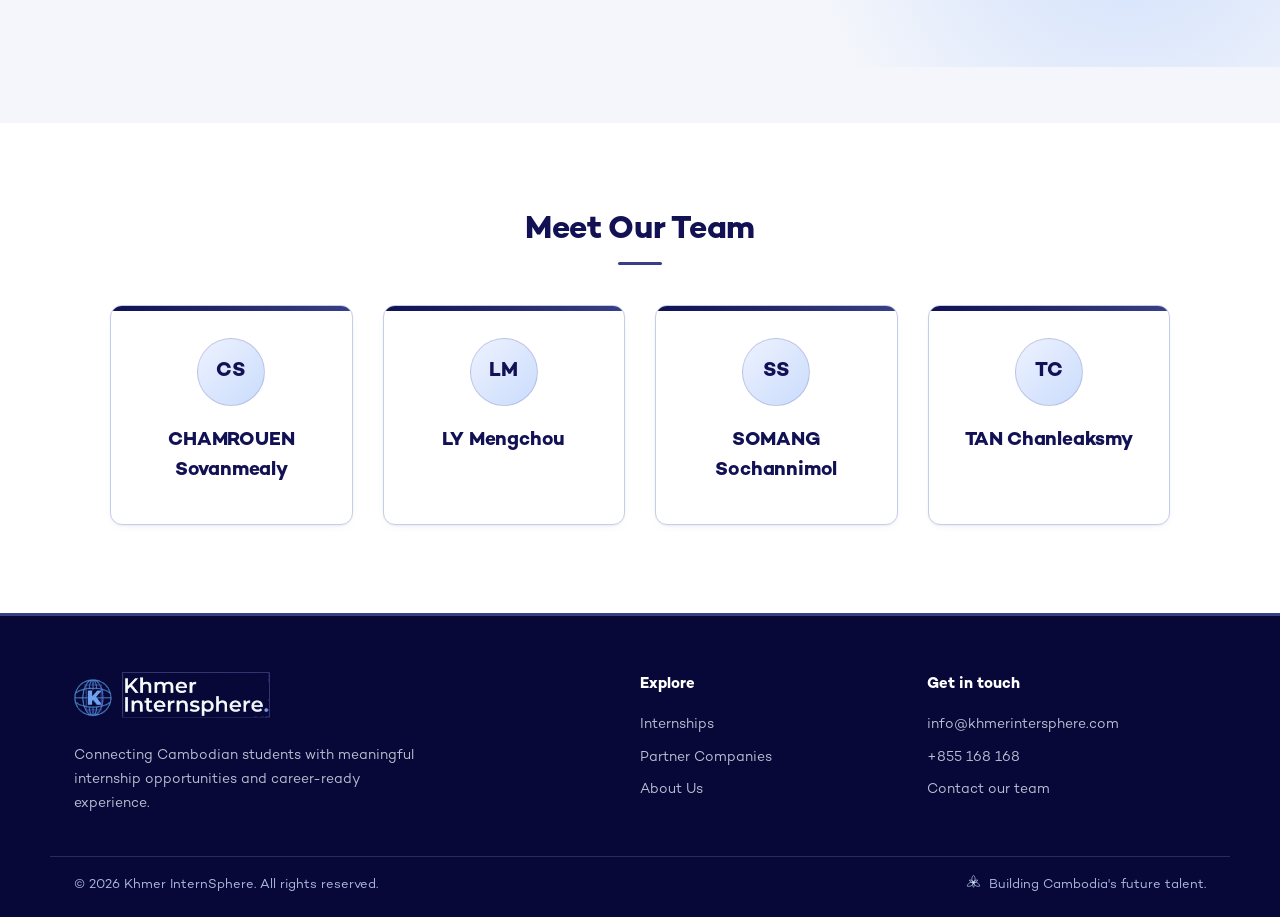
==== commit 5499886e: "Merge CSS files into the planned css structure" ====
--- a/about.html
+++ b/about.html
@@ -6,10 +6,9 @@
     <meta name="viewport" content="width=device-width, initial-scale=1.0">
     <title>Khmer InternSphere</title>
     <link rel="icon" href="assets/favicon.ico" type="image/x-icon">
+    <link rel="stylesheet" href="./css/style.css" />
     <link rel="stylesheet" href="./css/about.css">
-    <link rel="stylesheet" href="./css/nav.css">
-    <link rel="stylesheet" href="./css/footer.css">
-    <link rel="stylesheet" href="./css/theme.css">
+    <link rel="stylesheet" href="./css/nav.css" />
 
 
 </head>
@@ -177,4 +176,4 @@
 <script src="js/api-client.js"></script>
 <!-- feature scripts -->
 <script src="js/main.js"></script>
-</html>
+</html>
--- a/css/style.css
+++ b/css/style.css
@@ -0,0 +1,409 @@
+/* ============================================================
+   style.css - Khmer InternSphere (global styles, Member 3)
+   Link this on EVERY page, before nav.css and the page's own CSS:
+     <link rel="stylesheet" href="./css/style.css" />
+     <link rel="stylesheet" href="./css/nav.css" />
+   Contains: design tokens, reset, base, layout, buttons, hero,
+   stats and footer. Header and navigation live in nav.css.
+   ============================================================ */
+
+/* =========================
+   DESIGN TOKENS
+   ========================= */
+:root {
+    /* colors (same names as before, so other pages keep working) */
+    --blue-darkest: #080838;
+    --blue-dark: #111154;
+    --blue-mid: #191970;
+    --blue-light: #292c7b;
+    --blue-accent: #393f86;
+    --blue-pale: #cadcfc;
+    --blue-xpale: #eef2ff;
+    --white: #ffffff;
+    --gray-light: #f4f6fb;
+    --gray-border: #c5cde8;
+    --gray-text: #4a5068;
+    --red-req: #c0392b;
+
+    /* new tokens */
+    --success: #1e8e5a;
+    --danger: #c0392b;
+    --radius-sm: 8px;
+    --radius: 12px;
+    --radius-lg: 16px;
+    --shadow-sm: 0 1px 2px rgba(17, 17, 84, 0.06), 0 1px 3px rgba(17, 17, 84, 0.08);
+    --shadow-md: 0 4px 12px rgba(17, 17, 84, 0.1);
+    --shadow-lg: 0 12px 32px rgba(17, 17, 84, 0.16);
+    --font: "Inter", "Segoe UI", system-ui, -apple-system, Roboto,
+            "Helvetica Neue", Arial, sans-serif;
+}
+
+/* =========================
+   RESET + BASE
+   ========================= */
+html {
+    scroll-behavior: smooth;
+    -webkit-text-size-adjust: 100%;
+}
+
+* {
+    box-sizing: border-box;
+    margin: 0;
+    padding: 0;
+}
+
+body {
+    font-family: var(--font);
+    font-size: 15px;
+    line-height: 1.6;
+    background-color: var(--gray-light);
+    color: var(--blue-darkest);
+    -webkit-font-smoothing: antialiased;
+}
+
+button,
+input,
+select,
+textarea {
+    font-family: inherit;
+}
+
+img {
+    max-width: 100%;
+}
+
+:focus-visible {
+    outline: 3px solid rgba(57, 63, 134, 0.55);
+    outline-offset: 2px;
+}
+
+/* =========================
+   LAYOUT + TYPOGRAPHY
+   ========================= */
+.container {
+    max-width: 1100px;
+    margin: auto;
+    padding: 0 20px;
+    text-align: center;
+}
+
+.section-title {
+    font-size: clamp(24px, 3.5vw, 32px);
+    font-weight: 800;
+    letter-spacing: -0.01em;
+    line-height: 1.2;
+    color: var(--blue-dark);
+    margin-bottom: 14px;
+}
+
+.section-title::after {
+    content: "";
+    display: block;
+    width: 44px;
+    height: 3px;
+    border-radius: 3px;
+    background: var(--blue-accent);
+    margin: 12px auto 0;
+}
+
+.section-text {
+    color: var(--gray-text);
+    font-size: 16px;
+    line-height: 1.75;
+}
+
+/* =========================
+   BUTTONS
+   ========================= */
+.btn {
+    display: inline-flex;
+    align-items: center;
+    justify-content: center;
+    gap: 6px;
+    padding: 12px 26px;
+    border: 2px solid transparent;
+    border-radius: 10px;
+    font-size: 15px;
+    font-weight: 700;
+    text-decoration: none;
+    cursor: pointer;
+    transition: transform 0.2s ease, box-shadow 0.2s ease,
+                background 0.2s ease, color 0.2s ease;
+}
+
+.btn:hover {
+    transform: translateY(-2px);
+}
+
+.btn-primary {
+    background: var(--white);
+    color: var(--blue-dark);
+    box-shadow: 0 4px 14px rgba(0, 0, 0, 0.18);
+}
+
+.btn-primary:hover {
+    background: var(--blue-xpale);
+    box-shadow: 0 8px 22px rgba(0, 0, 0, 0.24);
+}
+
+.btn-outline {
+    background: transparent;
+    color: var(--white);
+    border-color: rgba(255, 255, 255, 0.55);
+}
+
+.btn-outline:hover {
+    background: rgba(255, 255, 255, 0.1);
+    border-color: var(--white);
+}
+
+.btn-group {
+    display: flex;
+    justify-content: center;
+    gap: 14px;
+    flex-wrap: wrap;
+}
+
+/* =========================
+   HERO
+   ========================= */
+.hero {
+    position: relative;
+    overflow: hidden;
+    padding: clamp(64px, 10vw, 112px) 20px;
+    background:
+        radial-gradient(900px 420px at 88% -10%, rgba(93, 104, 214, 0.45), transparent 60%),
+        radial-gradient(600px 300px at 5% 110%, rgba(57, 63, 134, 0.5), transparent 60%),
+        linear-gradient(135deg, var(--blue-darkest), var(--blue-mid));
+    color: var(--white);
+    text-align: center;
+}
+
+.hero-flex {
+    display: flex;
+    justify-content: center;
+    align-items: center;
+}
+
+.hero h1 {
+    max-width: 780px;
+    margin: 0 auto 16px;
+    font-size: clamp(28px, 4.6vw, 46px);
+    font-weight: 800;
+    line-height: 1.15;
+    letter-spacing: -0.02em;
+}
+
+.hero p {
+    max-width: 620px;
+    margin: 0 auto 32px;
+    font-size: clamp(16px, 2vw, 18px);
+    line-height: 1.7;
+    color: var(--blue-pale);
+}
+
+/* =========================
+   STATS
+   ========================= */
+.stats {
+    padding: 36px 20px;
+    background: var(--blue-dark);
+    color: var(--white);
+    border-top: 1px solid rgba(202, 220, 252, 0.1);
+}
+
+.stats-grid {
+    display: flex;
+    justify-content: space-around;
+    flex-wrap: wrap;
+    gap: 24px;
+}
+
+.stats-grid h2 {
+    font-size: clamp(28px, 4vw, 38px);
+    font-weight: 800;
+    letter-spacing: -0.02em;
+    line-height: 1.1;
+}
+
+.stats-grid p {
+    margin-top: 4px;
+    font-size: 12.5px;
+    font-weight: 600;
+    letter-spacing: 0.1em;
+    text-transform: uppercase;
+    color: var(--blue-pale);
+}
+
+/* =========================
+   FOOTER
+   ========================= */
+footer {
+    background: var(--blue-darkest);
+    color: var(--blue-pale);
+    text-align: center;
+    padding: 36px 20px 28px;
+    font-size: 13px;
+}
+
+.footer-logo img {
+    height: 40px;
+    margin-bottom: 12px;
+}
+
+footer p {
+    max-width: 720px;
+    margin: 6px auto;
+    color: rgba(202, 220, 252, 0.85);
+}
+
+.footer-copy {
+    margin-top: 16px;
+    padding-top: 16px;
+    border-top: 1px solid rgba(202, 220, 252, 0.12);
+    color: rgba(202, 220, 252, 0.6);
+}
+
+/* =========================
+   ACCESSIBILITY
+   ========================= */
+@media (prefers-reduced-motion: reduce) {
+    * {
+        animation-duration: 0.01ms !important;
+        transition-duration: 0.01ms !important;
+        scroll-behavior: auto !important;
+    }
+}
+
+/* ===== Footer (was footer.css) ===== */
+/* Styles the shared site footer. */
+/* Shared site footer */
+.logo a {
+    display: flex;
+    align-items: center;
+    border-radius: 6px;
+}
+
+button,
+.btn {
+    border-radius: 999px;
+}
+
+.site-footer {
+    margin-top: 0;
+    padding: 0;
+    overflow: hidden;
+    background:
+        radial-gradient(circle at 12% 0%, rgba(57, 63, 134, 0.65), transparent 34%),
+        linear-gradient(135deg, #080838, #111154);
+    color: #cadcfc;
+    text-align: left;
+    font-size: 14px;
+}
+
+.footer-content {
+    display: grid;
+    grid-template-columns: minmax(240px, 1.8fr) minmax(150px, 0.8fr) minmax(190px, 1fr);
+    gap: clamp(28px, 6vw, 72px);
+    max-width: 1180px;
+    margin: 0 auto;
+    padding: 52px 24px 42px;
+}
+
+.footer-brand p {
+    max-width: 390px;
+    margin: 14px 0 0;
+    color: rgba(238, 242, 255, 0.82);
+    line-height: 1.75;
+}
+
+.footer-logo {
+    display: inline-flex;
+    align-items: center;
+    border-radius: 8px;
+}
+
+.footer-logo img {
+    display: block;
+    width: auto;
+    height: 46px;
+}
+
+.footer-links,
+.footer-contact {
+    display: flex;
+    flex-direction: column;
+    align-items: flex-start;
+    gap: 9px;
+    margin: 0;
+    font-style: normal;
+}
+
+.footer-links h2,
+.footer-contact h2 {
+    margin: 0 0 5px;
+    color: #ffffff;
+    font-size: 14px;
+    font-weight: 700;
+    letter-spacing: 0.08em;
+    text-transform: uppercase;
+}
+
+.site-footer a {
+    color: rgba(238, 242, 255, 0.82);
+    text-decoration: none;
+    transition: color 0.2s ease, transform 0.2s ease;
+}
+
+.site-footer a:hover {
+    color: #ffffff;
+    transform: translateX(3px);
+}
+
+.footer-logo:hover {
+    transform: none;
+}
+
+.footer-bottom {
+    display: flex;
+    justify-content: space-between;
+    gap: 16px;
+    max-width: 1180px;
+    margin: 0 auto;
+    padding: 18px 24px 20px;
+    border-top: 1px solid rgba(202, 220, 252, 0.18);
+    color: rgba(202, 220, 252, 0.7);
+    font-size: 12.5px;
+}
+
+.footer-bottom p {
+    margin: 0;
+}
+
+@media (max-width: 720px) {
+    .footer-content {
+        grid-template-columns: 1fr 1fr;
+        gap: 32px;
+        padding: 42px 20px 34px;
+    }
+
+    .footer-brand {
+        grid-column: 1 / -1;
+    }
+
+    .footer-bottom {
+        flex-direction: column;
+        gap: 6px;
+        padding: 16px 20px 18px;
+    }
+}
+
+@media (max-width: 440px) {
+    .footer-content {
+        grid-template-columns: 1fr;
+    }
+
+    .footer-brand {
+        grid-column: auto;
+    }
+}
--- a/css/nav.css
+++ b/css/nav.css
@@ -1,212 +1,203 @@
+
+@import url("https://fonts.googleapis.com/css2?family=Noto+Sans+Khmer:wght@400;500;600;700&display=swap");
+
 /* ============================================================
    nav.css - Khmer InternSphere (header + navigation, Member 3)
    The SAME header/nav markup and this file are used on all pages.
    Needs style.css (design tokens) linked before it.
    JS hooks used by main.js: #burgerBtn, #mainNav, #navBackdrop,
    classes .open, .nav-open, .active
-
-   Desktop layout: a 3-column grid  [ logo | menu | actions ].
-   The two outer columns are equal (1fr), so the menu always sits
-   exactly in the middle of the bar and can never overlap the logo
-   or the Apply Now button.
    ============================================================ */
 
 /* =========================
    HEADER
    ========================= */
 header {
-  position: sticky;
-  top: 0;
-  z-index: 100;
-  display: grid;
-  grid-template-columns: 1fr auto 1fr;
-  align-items: center;
-  column-gap: 24px;
-  padding: 12px clamp(20px, 4vw, 48px);
-  background: rgba(17, 17, 84, 0.94);
-  -webkit-backdrop-filter: saturate(140%) blur(10px);
-  backdrop-filter: saturate(140%) blur(10px);
-  border-bottom: 1px solid rgba(202, 220, 252, 0.14);
-  box-shadow: 0 2px 12px rgba(8, 8, 56, 0.25);
+    position: sticky;
+    top: 0;
+    z-index: 100;
+    display: flex;
+    justify-content: space-between;
+    align-items: center;
+    gap: 24px;
+    padding: 12px clamp(20px, 4vw, 48px);
+    background: rgba(17, 17, 84, 0.94);
+    -webkit-backdrop-filter: saturate(140%) blur(10px);
+    backdrop-filter: saturate(140%) blur(10px);
+    border-bottom: 1px solid rgba(202, 220, 252, 0.14);
+    box-shadow: 0 2px 12px rgba(8, 8, 56, 0.25);
+}
+
+header {
+    position: sticky;
+    top: 0;
+    z-index: 100;
+    display: flex;
+    justify-content: space-between;
+    align-items: center;
+    gap: 24px;
+    padding: 12px clamp(20px, 4vw, 48px);
+    background: rgba(17, 17, 84, 0.94);
+    -webkit-backdrop-filter: saturate(140%) blur(10px);
+    backdrop-filter: saturate(140%) blur(10px);
+    border-bottom: 1px solid rgba(202, 220, 252, 0.14);
+    box-shadow: 0 2px 12px rgba(8, 8, 56, 0.25);
 }
 
 .logo {
-  display: flex;
-  align-items: center;
-  justify-self: start;
-  gap: 10px;
-  flex-shrink: 0;
+    display: flex;
+    align-items: center;
+    gap: 10px;
+    flex-shrink: 0;
 }
 
 .logo img {
-  display: block;
-  height: 44px;
+    display: block;
+    height: 44px;
 }
 
 /* =========================
-   DESKTOP NAV  (centered in the bar)
+   DESKTOP NAV
    ========================= */
 nav {
-  display: flex;
-  align-items: center;
-  justify-content: center;
-  justify-self: center;
-  gap: 4px;
+    display: flex;
+    align-items: center;
+    gap: 4px;
+    position: absolute;
+    left: 50%;
+    transform: translateX(-50%);
 }
 
 nav a {
-  position: relative;
-  margin: 0;
-  padding: 8px 14px;
-  border-radius: var(--radius-sm);
-  color: var(--blue-pale);
-  font-size: 14.5px;
-  font-weight: 500;
-  text-decoration: none;
-  white-space: nowrap;
-  border-bottom: none;
-  transition: color 0.2s ease, background 0.2s ease;
+    position: relative;
+    margin: 0;
+    padding: 8px 14px;
+    border-radius: var(--radius-sm);
+    color: var(--blue-pale);
+    font-size: 14.5px;
+    font-weight: 500;
+    text-decoration: none;
+    border-bottom: none;
+    transition: color 0.2s ease, background 0.2s ease;
 }
 
 nav a:hover {
-  color: var(--white);
-  background: rgba(255, 255, 255, 0.08);
+    color: var(--white);
+    background: rgba(255, 255, 255, 0.08);
 }
 
 nav a.active {
-  color: var(--white);
-  font-weight: 600;
-  background: transparent;
-  border-bottom: none;
+    color: var(--white);
+    font-weight: 600;
+    background: transparent;
+    border-bottom: none;
 }
 
 nav a.active::after {
-  content: "";
-  position: absolute;
-  left: 14px;
-  right: 14px;
-  bottom: 3px;
-  height: 2px;
-  border-radius: 2px;
-  background: var(--white);
+    content: "";
+    position: absolute;
+    left: 14px;
+    right: 14px;
+    bottom: 3px;
+    height: 2px;
+    border-radius: 2px;
+    background: var(--white);
 }
 
 .header-actions {
-  display: flex;
-  align-items: center;
-  justify-content: flex-end;
-  justify-self: end;
-  gap: 10px;
+    display: flex;
+    align-items: center;
+    justify-content: flex-end;
+    gap: 10px;
+    margin-left: auto;
 }
 
 .apply-now {
-  display: inline-flex;
-  align-items: center;
-  justify-content: center;
-  min-height: 38px;
-  padding: 0 16px;
-  background: var(--white);
-  border: 1px solid var(--white);
-  border-radius: 999px;
-  color: var(--blue-dark);
-  font-size: 13px;
-  font-weight: 700;
-  text-decoration: none;
-  white-space: nowrap;
-  cursor: pointer;
-  transition: background 0.2s ease, color 0.2s ease, transform 0.2s ease;
+    display: inline-flex;
+    align-items: center;
+    justify-content: center;
+    min-height: 38px;
+    border-radius: 999px;
+    font-size: 13px;
+    font-weight: 700;
+    text-decoration: none;
+    white-space: nowrap;
+    cursor: pointer;
+    transition: background 0.2s ease, color 0.2s ease, transform 0.2s ease;
+}
+
+.apply-now {
+    padding: 0 16px;
+    background: var(--white);
+    border: 1px solid var(--white);
+    color: var(--blue-dark);
 }
 
 .apply-now:hover {
-  background: var(--blue-pale);
-  border-color: var(--blue-pale);
-  transform: translateY(-1px);
-}
-
-/* Narrow desktop / tablet: keep the menu centered but a little tighter */
-@media (min-width: 769px) and (max-width: 960px) {
-  header {
-    column-gap: 14px;
-  }
-
-  .logo img {
-    height: 38px;
-  }
-
-  nav a {
-    padding: 8px 9px;
-    font-size: 14px;
-  }
-
-  nav a.active::after {
-    left: 9px;
-    right: 9px;
-  }
-
-  .apply-now {
-    padding: 0 13px;
-  }
+    background: var(--blue-pale);
+    border-color: var(--blue-pale);
+    transform: translateY(-1px);
 }
 
 /* =========================
    BURGER BUTTON (hidden on desktop)
    ========================= */
 .burger {
-  display: none;
-  flex-direction: column;
-  justify-content: center;
-  align-items: center;
-  gap: 5px;
-  width: 42px;
-  height: 42px;
-  padding: 4px;
-  background: transparent;
-  border: none;
-  border-radius: var(--radius-sm);
-  cursor: pointer;
-  transition: background 0.2s ease;
-  z-index: 200;
-  flex-shrink: 0;
+    display: none;
+    flex-direction: column;
+    justify-content: center;
+    align-items: center;
+    gap: 5px;
+    width: 42px;
+    height: 42px;
+    padding: 4px;
+    background: transparent;
+    border: none;
+    border-radius: var(--radius-sm);
+    cursor: pointer;
+    transition: background 0.2s ease;
+    z-index: 200;
+    flex-shrink: 0;
 }
 
 .burger:hover {
-  background: rgba(255, 255, 255, 0.1);
+    background: rgba(255, 255, 255, 0.1);
 }
 
 .burger span {
-  display: block;
-  width: 24px;
-  height: 2.5px;
-  background: var(--blue-pale);
-  border-radius: 4px;
-  transform-origin: center;
-  transition: transform 0.3s ease, opacity 0.3s ease, width 0.3s ease;
+    display: block;
+    width: 24px;
+    height: 2.5px;
+    background: var(--blue-pale);
+    border-radius: 4px;
+    transform-origin: center;
+    transition: transform 0.3s ease, opacity 0.3s ease, width 0.3s ease;
 }
 
 .burger.open span:nth-child(1) {
-  transform: translateY(7.5px) rotate(45deg);
+    transform: translateY(7.5px) rotate(45deg);
 }
 
 .burger.open span:nth-child(2) {
-  opacity: 0;
-  width: 0;
+    opacity: 0;
+    width: 0;
 }
 
 .burger.open span:nth-child(3) {
-  transform: translateY(-7.5px) rotate(-45deg);
+    transform: translateY(-7.5px) rotate(-45deg);
 }
 
 /* dimmer behind the open mobile menu */
 .nav-backdrop {
-  display: none;
-  position: fixed;
-  inset: 0;
-  background: rgba(8, 8, 56, 0.45);
-  z-index: 98;
+    display: none;
+    position: fixed;
+    inset: 0;
+    background: rgba(8, 8, 56, 0.45);
+    z-index: 98;
 }
 
 .nav-backdrop.active {
-  display: block;
+    display: block;
 }
 
 /* =========================
@@ -215,92 +206,1911 @@
    that stacks the header cannot break the burger layout)
    ========================= */
 @media (max-width: 768px) {
-  .burger {
+    .burger {
+        display: flex;
+    }
+
+    header {
+        flex-direction: row !important;
+        flex-wrap: nowrap !important;
+        justify-content: space-between !important;
+        align-items: center !important;
+        gap: 0 !important;
+        padding: 10px 20px !important;
+        position: sticky;
+        top: 0;
+    }
+
+    .logo img {
+        height: 38px;
+    }
+
+    #mainNav {
+        display: none;
+        flex-direction: column;
+        align-items: stretch;
+        gap: 2px;
+        position: absolute;
+        top: 100%;
+        left: 0;
+        right: 0;
+        transform: none;
+        padding: 10px 12px 16px;
+        background: var(--blue-dark);
+        border-top: 1px solid rgba(202, 220, 252, 0.14);
+        box-shadow: 0 16px 32px rgba(8, 8, 56, 0.35);
+        z-index: 99;
+        animation: navSlideDown 0.25s ease;
+    }
+
+    #mainNav.nav-open {
+        display: flex;
+    }
+
+    #mainNav a {
+        margin: 0 !important;
+        padding: 13px 16px;
+        border-radius: var(--radius-sm);
+        font-size: 15px !important;
+        color: var(--blue-pale) !important;
+        text-decoration: none !important;
+        border-bottom: none !important;
+    }
+
+    #mainNav a:hover,
+    #mainNav a.active {
+        background: rgba(255, 255, 255, 0.09);
+        color: var(--white) !important;
+    }
+
+    #mainNav a.active::after {
+        left: 16px;
+        right: auto;
+        width: 24px;
+        bottom: 7px;
+    }
+
+    .header-actions {
+        order: 2;
+        gap: 6px;
+        margin-left: auto;
+    }
+
+    .burger {
+        order: 3;
+        margin-left: 8px;
+    }
+
+    .apply-now {
+        min-height: 34px;
+        font-size: 11px;
+    }
+
+    .apply-now { padding: 0 10px; }
+}
+
+@keyframes navSlideDown {
+    from { opacity: 0; transform: translateY(-8px); }
+    to   { opacity: 1; transform: translateY(0); }
+}
+
+/* ===== Features (was features.css) ===== */
+/* Adds shared card and interaction enhancements. */
+/* Shared styles for the live listing, company, modal, and validation features. */
+.listing-controls { display: grid; grid-template-columns: minmax(220px, 2fr) repeat(2, minmax(150px, 1fr)) auto; gap: 12px; align-items: end; margin: 32px 0 14px; }
+.listing-controls label { display: grid; gap: 5px; color: #18235f; font-weight: 700; font-size: .84rem; }
+.listing-controls input, .listing-controls select { min-height: 42px; padding: 9px 12px; border: 1px solid #c5cde8; border-radius: 9px; background: #fff; color: #172554; font: inherit; }
+.listing-clear, .listing-state button, .company-state button { min-height: 42px; padding: 9px 16px; border: 0; border-radius: 9px; background: #111154; color: #fff; cursor: pointer; font: inherit; font-weight: 700; }
+.results-count { color: #4a5068; margin: 0 0 18px; }
+.listing-state, .company-state { margin: 24px 0; padding: 28px; border-radius: 12px; background: #eef2ff; color: #172554; text-align: center; }
+.listing-state--error, .company-state--error { background: #fff1f2; color: #9f1239; }
+.listing-spinner { display: inline-block; width: 18px; height: 18px; margin-right: 8px; border: 3px solid #c5cde8; border-top-color: #111154; border-radius: 50%; vertical-align: -4px; animation: kis-spin .8s linear infinite; }
+@keyframes kis-spin { to { transform: rotate(360deg); } }
+.internship-grid { display: grid; grid-template-columns: repeat(auto-fit, minmax(270px, 1fr)); gap: 20px; margin: 0 0 32px; }
+.internship-card { position: relative; display: flex; min-height: 255px; flex-direction: column; gap: 14px; padding: 20px; border: 1px solid #dbe4ff; border-radius: 16px; background: #fff; box-shadow: 0 8px 24px rgba(17, 17, 84, .08); cursor: pointer; transition: transform .2s, box-shadow .2s; }
+.internship-card:hover, .internship-card:focus { transform: translateY(-3px); box-shadow: 0 12px 28px rgba(17, 17, 84, .16); outline: none; }
+.internship-card__top { display: flex; gap: 12px; align-items: flex-start; }
+.internship-card__logo { width: 46px; height: 46px; flex: 0 0 auto; object-fit: contain; border: 1px solid #e5e7eb; border-radius: 10px; }
+.internship-card h3 { margin: 2px 0 0; color: #111154; font-size: 1.05rem; line-height: 1.3; }
+.internship-card__company { margin: 0; color: #4a5068; font-size: .86rem; }
+.internship-card__description { margin: 0; color: #334155; font-size: .9rem; }
+.internship-card__meta { display: flex; flex-wrap: wrap; gap: 7px; }
+.internship-card__meta span { padding: 4px 8px; border-radius: 20px; background: #eef2ff; color: #293b82; font-size: .76rem; }
+.internship-card footer { display: flex; justify-content: space-between; gap: 10px; align-items: center; margin-top: auto; color: #64748b; font-size: .76rem; }
+.card-details { color: #111154; font-weight: 700; }
+.save-btn { align-self: flex-start; padding: 7px 12px; border: 1px solid #111154; border-radius: 8px; background: #fff; color: #111154; cursor: pointer; font-weight: 700; }
+.save-btn.is-saved { background: #111154; color: #fff; }
+.save-btn:disabled { opacity: .6; cursor: progress; }
+
+/* Shared overlay (internship + company modals) */
+.internship-modal, .company-detail-modal { position: fixed; inset: 0; z-index: 200; display: none; align-items: center; justify-content: center; padding: 20px; background: rgba(8, 8, 56, .65); }
+.internship-modal.is-open { display: flex; }
+.internship-modal__close, .company-detail-modal__close { position: absolute; top: 12px; right: 12px; width: 36px; height: 36px; border: 0; border-radius: 50%; background: #eef2ff; color: #111154; cursor: pointer; font-size: 1.5rem; }
+
+/* Company detail modal (companies page) */
+.company-detail-modal > section { position: relative; width: min(760px, 100%); max-height: min(760px, calc(100vh - 40px)); overflow: auto; padding: 28px; border-radius: 16px; background: #fff; color: #172554; }
+.company-detail-modal header { display: flex; gap: 16px; align-items: center; padding-right: 34px; }
+.company-detail-modal header img { width: 62px; height: 62px; object-fit: contain; border: 1px solid #e5e7eb; border-radius: 12px; }
+.company-detail-modal header p { margin: 0; color: #4a5068; }
+.company-detail-modal h2 { margin: 4px 0; color: #111154; }
+.company-job-list a { display: inline-block; padding: 8px 13px; border-radius: 8px; background: #111154; color: #fff; text-decoration: none; font-weight: 700; }
+.live-company-card { display: flex; gap: 15px; align-items: center; padding: 18px; border: 1px solid #dbe4ff; border-radius: 14px; background: #fff; cursor: pointer; box-shadow: 0 6px 18px rgba(17, 17, 84, .07); }
+.live-company-card:hover, .live-company-card:focus { border-color: #111154; outline: none; }
+.live-company-card img { width: 52px; height: 52px; object-fit: contain; border: 1px solid #e5e7eb; border-radius: 10px; }
+.live-company-card h2 { margin: 0; font-size: 1rem; color: #111154; }.live-company-card p { margin: 4px 0 0; color: #4a5068; font-size: .85rem; }.live-company-card > span { margin-left: auto; color: #111154; font-size: 2rem; }
+.company-detail-modal { display: flex; }.company-job-list { display: grid; gap: 12px; margin-top: 22px; }.company-job-list article { padding: 16px; border: 1px solid #dbe4ff; border-radius: 10px; }.company-job-list h3, .company-job-list p { margin: 0 0 8px; }.company-job-list p { color: #4a5068; }
+.field-error { margin: 5px 0 0; color: #b91c1c; font-size: .82rem; }.has-error { border-color: #b91c1c !important; }.contact-success { margin: 14px 0; color: #166534; font-weight: 700; }
+@media (max-width: 720px) { .listing-controls { grid-template-columns: 1fr; }.company-detail-modal > section { padding: 22px 16px; } }
+
+
+/* ============================================================
+   INTERNSHIP DETAIL MODAL  ("View details")
+   Built by js/detail-map.js.
+   NOTE: the modal uses <div>s on purpose. The site-wide
+   `header { ... }` and `footer { ... }` rules (nav.css / the page
+   CSS) would otherwise turn the modal's title area and button row
+   into dark navy bars.
+   ============================================================ */
+.internship-modal {
+  -webkit-backdrop-filter: blur(4px);
+  backdrop-filter: blur(4px);
+  background: rgba(8, 8, 56, .62);
+}
+
+.internship-modal.is-open .internship-modal__dialog {
+  animation: kis-modal-in .22s ease-out;
+}
+
+@keyframes kis-modal-in {
+  from { opacity: 0; transform: translateY(14px) scale(.985); }
+  to { opacity: 1; transform: none; }
+}
+
+.internship-modal__dialog {
+  position: relative;
+  display: flex;
+  flex-direction: column;
+  width: min(760px, 100%);
+  max-height: min(780px, calc(100vh - 40px));
+  max-height: min(780px, calc(100dvh - 40px));
+  padding: 0;
+  overflow: hidden;
+  border-radius: 20px;
+  background: #fff;
+  color: #172554;
+  box-shadow: 0 30px 80px rgba(8, 8, 56, .35);
+}
+
+.internship-modal__dialog .internship-modal__close {
+  top: 16px;
+  right: 16px;
+  z-index: 3;
+  display: flex;
+  align-items: center;
+  justify-content: center;
+  width: 38px;
+  height: 38px;
+  padding: 0;
+  border: 1px solid #dbe4ff;
+  background: rgba(255, 255, 255, .92);
+  color: #111154;
+  font-size: 1.5rem;
+  line-height: 1;
+  transition: background .2s ease, color .2s ease, border-color .2s ease;
+}
+
+.internship-modal__dialog .internship-modal__close:hover {
+  border-color: #111154;
+  background: #111154;
+  color: #fff;
+}
+
+#internship-modal-content {
+  display: flex;
+  flex: 1;
+  flex-direction: column;
+  min-height: 0;
+}
+
+/* ---- Title area ---- */
+.detail-hero {
+  display: flex;
+  align-items: center;
+  gap: 18px;
+  padding: 28px 70px 24px 28px;
+  border-bottom: 1px solid #e3e8fb;
+  background: linear-gradient(135deg, #f6f8ff 0%, #e9efff 100%);
+}
+
+.detail-logo {
+  flex: none;
+  width: 68px;
+  height: 68px;
+  padding: 8px;
+  object-fit: contain;
+  border: 1px solid #dbe4ff;
+  border-radius: 16px;
+  background: #fff;
+  box-shadow: 0 4px 12px rgba(17, 17, 84, .08);
+}
+
+.detail-logo--initial {
+  display: flex;
+  align-items: center;
+  justify-content: center;
+  padding: 0;
+  border: 0;
+  background: linear-gradient(135deg, #111154, #393f86);
+  color: #fff;
+  font-size: 1.7rem;
+  font-weight: 700;
+  text-transform: uppercase;
+}
+
+.detail-hero__text { min-width: 0; }
+
+.detail-company {
+  margin: 0 0 4px;
+  color: #393f86;
+  font-size: .8rem;
+  font-weight: 700;
+  letter-spacing: .07em;
+  text-transform: uppercase;
+}
+
+.detail-company:empty { display: none; }
+
+.detail-title {
+  margin: 0;
+  color: #111154;
+  font-size: clamp(1.25rem, 2.6vw, 1.65rem);
+  font-weight: 700;
+  line-height: 1.25;
+  overflow-wrap: anywhere;
+}
+
+/* ---- Scrolling body ---- */
+.detail-body {
+  flex: 1;
+  min-height: 0;
+  padding: 24px 28px 28px;
+  overflow-y: auto;
+  overscroll-behavior: contain;
+}
+
+.detail-facts {
+  display: grid;
+  grid-template-columns: repeat(4, minmax(0, 1fr));
+  gap: 12px;
+  margin: 0 0 28px;
+}
+
+.detail-fact {
+  display: flex;
+  flex-direction: column;
+  gap: 6px;
+  padding: 14px 16px;
+  border: 1px solid #e3e8fb;
+  border-radius: 14px;
+  background: #fff;
+}
+
+.detail-fact dt {
+  display: flex;
+  align-items: center;
+  gap: 6px;
+  margin: 0;
+  color: #6b7390;
+  font-size: .7rem;
+  font-weight: 700;
+  letter-spacing: .08em;
+  text-transform: uppercase;
+}
+
+.detail-fact dt .detail-icon { color: #393f86; }
+
+.detail-fact dd {
+  margin: 0;
+  color: #111154;
+  font-size: .95rem;
+  font-weight: 600;
+  line-height: 1.35;
+  overflow-wrap: anywhere;
+}
+
+.detail-icon {
+  flex: none;
+  width: 15px;
+  height: 15px;
+}
+
+.detail-section + .detail-section { margin-top: 28px; }
+
+.detail-section__title {
+  display: flex;
+  align-items: center;
+  gap: 12px;
+  margin: 0 0 14px;
+  color: #393f86;
+  font-size: .78rem;
+  font-weight: 700;
+  letter-spacing: .1em;
+  text-transform: uppercase;
+}
+
+.detail-section__title::after {
+  content: "";
+  flex: 1;
+  height: 1px;
+  background: #e3e8fb;
+}
+
+/* ---- Description (rich text) ---- */
+.detail-description {
+  color: #334155;
+  font-size: .98rem;
+  line-height: 1.75;
+  overflow-wrap: anywhere;
+}
+
+.detail-description > * + * { margin-top: 12px; }
+
+.detail-description h4 {
+  margin-top: 22px;
+  color: #111154;
+  font-size: 1rem;
+  font-weight: 700;
+  line-height: 1.4;
+}
+
+.detail-description ul,
+.detail-description ol {
+  display: grid;
+  gap: 8px;
+  padding: 0;
+  list-style: none;
+}
+
+.detail-description li { position: relative; padding-left: 22px; }
+.detail-description li > p { margin: 0; }
+.detail-description li > p + p { margin-top: 6px; }
+
+.detail-description ul > li::before {
+  content: "";
+  position: absolute;
+  top: .72em;
+  left: 5px;
+  width: 6px;
+  height: 6px;
+  border-radius: 50%;
+  background: #393f86;
+}
+
+.detail-description ol { counter-reset: kis-step; }
+.detail-description ol > li { padding-left: 28px; counter-increment: kis-step; }
+
+.detail-description ol > li::before {
+  content: counter(kis-step) ".";
+  position: absolute;
+  top: 0;
+  left: 0;
+  color: #393f86;
+  font-weight: 700;
+}
+
+.detail-description a { color: #393f86; text-underline-offset: 3px; }
+.detail-description a:hover { color: #111154; }
+
+.detail-description blockquote {
+  padding: 10px 16px;
+  border-left: 3px solid #c5cde8;
+  border-radius: 0 10px 10px 0;
+  background: #f5f7ff;
+}
+
+.detail-description--empty { color: #6b7390; font-style: italic; }
+
+/* ---- Location + map ---- */
+.detail-location {
+  display: flex;
+  align-items: flex-start;
+  gap: 10px;
+  margin: 0 0 14px;
+  color: #172554;
+  font-weight: 600;
+  line-height: 1.5;
+}
+
+.detail-location .detail-icon {
+  width: 18px;
+  height: 18px;
+  margin-top: 2px;
+  color: #393f86;
+}
+
+.detail-map {
+  height: 240px;
+  overflow: hidden;
+  border: 1px solid #e3e8fb;
+  border-radius: 14px;
+}
+
+.detail-map-status {
+  margin: 10px 0 0;
+  color: #6b7390;
+  font-size: .84rem;
+}
+
+.detail-map-status:empty { display: none; }
+
+/* ---- Action bar (Save + Apply) ---- */
+.detail-actions {
+  display: flex;
+  flex: none;
+  align-items: center;
+  justify-content: flex-end;
+  gap: 12px;
+  padding: 16px 28px;
+  border-top: 1px solid #e3e8fb;
+  background: #fff;
+  box-shadow: 0 -8px 24px rgba(17, 17, 84, .05);
+}
+
+.detail-actions #modal-save-slot { display: flex; }
+
+.detail-actions .save-btn,
+.detail-apply {
+  display: inline-flex;
+  align-items: center;
+  justify-content: center;
+  gap: 8px;
+  min-height: 46px;
+  margin: 0;
+  padding: 0 22px;
+  border-radius: 12px;
+  font-size: .95rem;
+  font-weight: 700;
+  line-height: 1;
+  text-decoration: none;
+  white-space: nowrap;
+  cursor: pointer;
+  transition: background .2s ease, border-color .2s ease, box-shadow .2s ease, transform .15s ease;
+}
+
+.detail-actions .save-btn {
+  align-self: auto;
+  border: 1.5px solid #c5cde8;
+  background: #fff;
+  color: #111154;
+}
+
+.detail-actions .save-btn:hover:not(:disabled) {
+  border-color: #393f86;
+  background: #f5f7ff;
+}
+
+.detail-actions .save-btn.is-saved {
+  border-color: #393f86;
+  background: #393f86;
+  color: #fff;
+}
+
+.detail-actions .save-btn.is-saved:hover:not(:disabled) {
+  border-color: #111154;
+  background: #111154;
+}
+
+/* bookmark icon (drawn with CSS so the JS can keep rewriting the button text) */
+.detail-actions .save-btn::before {
+  content: "";
+  flex: none;
+  width: 16px;
+  height: 16px;
+  background: currentColor;
+  -webkit-mask: url("data:image/svg+xml,%3Csvg xmlns='http://www.w3.org/2000/svg' viewBox='0 0 24 24' fill='none' stroke='black' stroke-width='2' stroke-linejoin='round' stroke-linecap='round'%3E%3Cpath d='M6 3h12a1 1 0 0 1 1 1v17l-7-4-7 4V4a1 1 0 0 1 1-1z'/%3E%3C/svg%3E") center / contain no-repeat;
+  mask: url("data:image/svg+xml,%3Csvg xmlns='http://www.w3.org/2000/svg' viewBox='0 0 24 24' fill='none' stroke='black' stroke-width='2' stroke-linejoin='round' stroke-linecap='round'%3E%3Cpath d='M6 3h12a1 1 0 0 1 1 1v17l-7-4-7 4V4a1 1 0 0 1 1-1z'/%3E%3C/svg%3E") center / contain no-repeat;
+}
+
+.detail-actions .save-btn.is-saved::before {
+  -webkit-mask-image: url("data:image/svg+xml,%3Csvg xmlns='http://www.w3.org/2000/svg' viewBox='0 0 24 24' fill='black' stroke='black' stroke-width='2' stroke-linejoin='round' stroke-linecap='round'%3E%3Cpath d='M6 3h12a1 1 0 0 1 1 1v17l-7-4-7 4V4a1 1 0 0 1 1-1z'/%3E%3C/svg%3E");
+  mask-image: url("data:image/svg+xml,%3Csvg xmlns='http://www.w3.org/2000/svg' viewBox='0 0 24 24' fill='black' stroke='black' stroke-width='2' stroke-linejoin='round' stroke-linecap='round'%3E%3Cpath d='M6 3h12a1 1 0 0 1 1 1v17l-7-4-7 4V4a1 1 0 0 1 1-1z'/%3E%3C/svg%3E");
+}
+
+.detail-apply {
+  border: 1.5px solid transparent;
+  background: linear-gradient(135deg, #111154, #2a2e80);
+  color: #fff;
+  box-shadow: 0 6px 16px rgba(17, 17, 84, .22);
+}
+
+.detail-apply:hover {
+  background: linear-gradient(135deg, #1a1a6e, #393f86);
+  box-shadow: 0 10px 22px rgba(17, 17, 84, .28);
+  transform: translateY(-1px);
+}
+
+.detail-apply .detail-icon { width: 16px; height: 16px; }
+
+.internship-modal__close:focus-visible,
+.detail-actions .save-btn:focus-visible,
+.detail-apply:focus-visible {
+  outline: 3px solid rgba(57, 63, 134, .55);
+  outline-offset: 2px;
+}
+
+@media (max-width: 720px) {
+  .internship-modal { padding: 12px; }
+  .internship-modal__dialog { border-radius: 16px; }
+  .detail-hero { gap: 14px; padding: 22px 58px 20px 20px; }
+  .detail-logo { width: 56px; height: 56px; border-radius: 14px; }
+  .detail-logo--initial { font-size: 1.4rem; }
+  .detail-body { padding: 20px; }
+  .detail-facts { grid-template-columns: repeat(2, minmax(0, 1fr)); }
+  .detail-map { height: 200px; }
+  .detail-actions { gap: 10px; padding: 14px 20px; }
+  .detail-actions .save-btn, .detail-apply { padding: 0 16px; }
+  .detail-apply { flex: 1; }
+  .detail-actions #modal-save-slot { flex: none; }
+  .detail-actions #modal-save-slot:only-child { flex: 1; }
+  .detail-actions #modal-save-slot:only-child .save-btn { width: 100%; }
+}
+
+@media (prefers-reduced-motion: reduce) {
+  .internship-modal.is-open .internship-modal__dialog { animation: none; }
+}
+
+/* ===== Theme (was theme.css) ===== */
+/* Defines shared typography and visual-system overrides. */
+/* ============================================================
+   theme.css - Khmer InternSphere  ·  shared visual system
+   Loaded LAST on every page. Keeps the original midnight-blue
+   palette, white minimalist cards, one type family, one radius
+   scale and one button style across all pages.
+   Includes the redesigned header/navigation and footer.
+   ============================================================ */
+
+@font-face { font-family: "Campton"; src: url("../assets/fonts/camptonbook.otf") format("opentype"); font-weight: 400; font-style: normal; font-display: swap; }
+@font-face { font-family: "Campton"; src: url("../assets/fonts/camptonmedium.otf") format("opentype"); font-weight: 500; font-style: normal; font-display: swap; }
+@font-face { font-family: "Campton"; src: url("../assets/fonts/camptonsemibold.otf") format("opentype"); font-weight: 600; font-style: normal; font-display: swap; }
+@font-face { font-family: "Campton"; src: url("../assets/fonts/camptonbold.otf") format("opentype"); font-weight: 700; font-style: normal; font-display: swap; }
+
+/* =========================
+   TOKENS (original palette)
+   ========================= */
+:root {
+    --blue-darkest: #080838;
+    --blue-dark: #111154;
+    --blue-mid: #191970;
+    --blue-light: #292c7b;
+    --blue-accent: #393f86;
+    --blue-pale: #cadcfc;
+    --blue-xpale: #eef2ff;
+    --white: #ffffff;
+    --gray-light: #f4f6fb;
+    --gray-border: #c5cde8;
+    --gray-text: #4a5068;
+
+    --radius-sm: 8px;
+    --radius: 12px;
+    --radius-lg: 16px;
+    --shadow-sm: 0 1px 2px rgba(17, 17, 84, 0.05), 0 4px 14px -8px rgba(17, 17, 84, 0.12);
+    --shadow-md: 0 8px 22px -10px rgba(17, 17, 84, 0.2);
+    --shadow-lg: 0 16px 36px -14px rgba(17, 17, 84, 0.28);
+
+    --font: "Campton", "Campton Book", "Avenir Next", "Segoe UI", "Noto Sans Khmer", "Kantumruy Pro", sans-serif;
+
+    /* small rumdoul flower (Cambodia's national flower), used as a mask for one quiet accent in the footer */
+    --rumdoul: url("data:image/svg+xml,<svg xmlns='http://www.w3.org/2000/svg' viewBox='0 0 100 100'><g fill='none' stroke='black' stroke-width='4' stroke-linejoin='round'><path d='M50 52C35 38 36 13 50 2C64 13 65 38 50 52Z'/><path d='M50 52C35 38 36 13 50 2C64 13 65 38 50 52Z' transform='rotate(120 50 50)'/><path d='M50 52C35 38 36 13 50 2C64 13 65 38 50 52Z' transform='rotate(240 50 50)'/><path d='M50 52C41 43 42 27 50 18C58 27 59 43 50 52Z' transform='rotate(60 50 50)'/><path d='M50 52C41 43 42 27 50 18C58 27 59 43 50 52Z' transform='rotate(180 50 50)'/><path d='M50 52C41 43 42 27 50 18C58 27 59 43 50 52Z' transform='rotate(300 50 50)'/><circle cx='50' cy='50' r='6' fill='black'/></g></svg>");
+}
+
+/* =========================
+   BASE
+   ========================= */
+html { scroll-behavior: smooth; }
+
+*,
+*::before,
+*::after,
+body,
+button,
+input,
+select,
+textarea {
+    font-family: var(--font) !important;
+}
+
+body {
+    min-height: 100vh;
+    background: var(--gray-light);
+    color: var(--blue-darkest);
+}
+
+::selection { background: var(--blue-pale); color: var(--blue-darkest); }
+
+:focus-visible {
+    outline: 3px solid rgba(57, 63, 134, 0.55);
+    outline-offset: 2px;
+}
+
+h1, h2, h3 { font-weight: 700; letter-spacing: -0.01em; }
+
+/* =========================
+   HEADER + NAVIGATION
+   ========================= */
+body > header {
+    padding: 10px clamp(20px, 4vw, 48px);
+    background: var(--blue-dark);
+    -webkit-backdrop-filter: none;
+    backdrop-filter: none;
+    border-bottom: 1px solid rgba(202, 220, 252, 0.14);
+    box-shadow: 0 6px 20px -12px rgba(8, 8, 56, 0.6);
+}
+
+body > header .logo img { height: 42px; }
+
+nav a {
+    padding: 9px 16px;
+    border-radius: 999px;
+    color: var(--blue-pale);
+    font-size: 14.5px;
+    font-weight: 500;
+    transition: color 0.2s ease, background 0.2s ease;
+}
+
+nav a:hover {
+    color: var(--white);
+    background: rgba(255, 255, 255, 0.1);
+}
+
+nav a.active {
+    color: var(--white);
+    font-weight: 600;
+    background: rgba(255, 255, 255, 0.16);
+}
+
+nav a.active::after,
+#mainNav a.active::after { display: none; }
+
+.apply-now {
+    min-height: 40px;
+    padding: 0 20px;
+    background: var(--white);
+    border: 1px solid var(--white);
+    color: var(--blue-dark);
+    font-size: 14px;
+    font-weight: 700;
+    box-shadow: none;
+}
+
+.apply-now:hover {
+    background: var(--blue-pale);
+    border-color: var(--blue-pale);
+    transform: none;
+}
+
+/* Desktop: logo left, menu + Apply button grouped on the right */
+@media (min-width: 769px) {
+    body > header nav {
+        position: static;
+        transform: none;
+        margin-left: auto;
+        margin-right: 14px;
+        gap: 4px;
+    }
+
+    body > header .header-actions { margin-left: 0; }
+}
+
+/* Mobile: full-width dropdown with clear tap targets */
+@media (max-width: 768px) {
+    body > header { padding: 10px 20px !important; }
+
+    #mainNav {
+        padding: 8px 12px 14px;
+        background: var(--blue-dark);
+        border-top: 1px solid rgba(202, 220, 252, 0.14);
+    }
+
+    #mainNav a {
+        padding: 14px 16px;
+        border-radius: var(--radius-sm);
+        font-size: 15.5px !important;
+        font-weight: 500;
+    }
+
+    #mainNav a.active {
+        background: rgba(255, 255, 255, 0.1);
+        box-shadow: inset 3px 0 0 var(--blue-pale);
+    }
+
+    .apply-now { min-height: 36px; padding: 0 14px; font-size: 12.5px; }
+}
+
+/* <header>/<footer> tags used inside cards and modals must not inherit site chrome */
+.company-detail-modal header,
+.internship-modal header,
+.internship-card header,
+.latest-card header {
+    position: static;
+    z-index: auto;
+    padding: 0 34px 0 0;
+    background: none;
+    border: 0;
+    box-shadow: none;
+    -webkit-backdrop-filter: none;
+    backdrop-filter: none;
+}
+
+.internship-card footer,
+.latest-card footer {
+    margin-top: auto;
+    padding: 12px 0 0;
+    background: none;
+    border-top: 1px solid var(--blue-xpale);
+    text-align: left;
+    color: var(--gray-text);
+}
+
+/* =========================
+   PAGE BANNERS
+   ========================= */
+.page-hero {
+    padding: clamp(48px, 7vw, 76px) 0;
+    background:
+        radial-gradient(700px 220px at 90% 0%, rgba(93, 104, 214, 0.45), transparent 70%),
+        linear-gradient(135deg, var(--blue-darkest), var(--blue-mid));
+    border: 0;
+    border-radius: 0;
+    margin-bottom: 0;
+    color: var(--white);
+    text-align: center;
+}
+
+.page-hero h1,
+.page-hero h2,
+.hero-inner h2 {
+    color: var(--white);
+    font-size: clamp(30px, 4.6vw, 46px);
+    font-weight: 800;
+    line-height: 1.15;
+}
+
+.page-hero p,
+.hero-inner p { color: var(--blue-pale); }
+
+.hero-inner p { margin-left: auto; margin-right: auto; }
+
+/* =========================
+   BUTTONS (one style everywhere)
+   ========================= */
+.search-bar button,
+.btn-apply,
+.company-btn,
+.submit-btn,
+.modal-job-apply-btn,
+.thankyou-back-btn,
+.listing-clear,
+.listing-state button,
+.company-state button,
+.latest-retry,
+.detail-apply,
+.company-job-list a {
+    background: var(--blue-dark);
+    border: 1px solid var(--blue-dark);
+    border-radius: 999px;
+    color: var(--white);
+    font-weight: 700;
+    transition: background 0.2s ease, border-color 0.2s ease, transform 0.2s ease;
+}
+
+.search-bar button:hover,
+.btn-apply:hover,
+.company-btn:hover,
+.submit-btn:hover,
+.modal-job-apply-btn:hover,
+.thankyou-back-btn:hover,
+.listing-clear:hover,
+.listing-state button:hover,
+.company-state button:hover,
+.latest-retry:hover,
+.detail-apply:hover,
+.company-job-list a:hover {
+    background: var(--blue-accent);
+    border-color: var(--blue-accent);
+    color: var(--white);
+}
+
+.detail-apply,
+.company-job-list a { padding: 9px 20px; }
+
+.submit-btn { border-radius: var(--radius-sm); }
+
+.save-btn {
+    background: var(--white);
+    border: 1.5px solid var(--blue-accent);
+    border-radius: 999px;
+    color: var(--blue-accent);
+}
+
+.save-btn:hover:not(:disabled) { background: var(--blue-xpale); }
+
+.save-btn.is-saved {
+    background: var(--blue-accent);
+    border-color: var(--blue-accent);
+    color: var(--white);
+}
+
+/* =========================
+   CARDS: plain white, one radius, one shadow
+   ========================= */
+.filter-section,
+.form-card,
+.info-card,
+.company-card,
+.value-card,
+.team-card,
+.benefit-item,
+.latest-card,
+.internship-card,
+.intern-card,
+.live-company-card,
+.stats-banner,
+.saved-panel,
+.listing-controls,
+.cp-section {
+    background: var(--white);
+    border: 1px solid var(--gray-border);
+    border-radius: var(--radius);
+    box-shadow: var(--shadow-sm);
+}
+
+.internship-card,
+.latest-card,
+.live-company-card,
+.value-card,
+.team-card,
+.benefit-item,
+.company-card {
+    transition: transform 0.25s ease, box-shadow 0.25s ease, border-color 0.25s ease;
+}
+
+.intern-card:hover,
+.internship-card:hover,
+.internship-card:focus,
+.latest-card:hover,
+.company-card:hover,
+.live-company-card:hover,
+.live-company-card:focus,
+.value-card:hover,
+.team-card:hover,
+.benefit-item:hover {
+    border-color: var(--blue-accent);
+    box-shadow: var(--shadow-md);
+    transform: translateY(-3px);
+}
+
+.card-title,
+.company-card h3,
+.value-card h3,
+.team-card h3,
+.form-card h2,
+.info-card h3,
+.internship-card h3,
+.latest-card h3,
+.live-company-card h2 { color: var(--blue-dark); }
+
+.company,
+.desc,
+.location,
+.details,
+.form-group label,
+.contact-item,
+.form-card p,
+.info-card p,
+.internship-card__company,
+.latest-company { color: var(--gray-text); }
+
+.internship-card__logo,
+.latest-logo,
+.live-company-card img,
+.detail-header img,
+.company-detail-modal header img {
+    background: var(--white);
+    border: 1px solid var(--gray-border);
+    border-radius: var(--radius-sm);
+}
+
+/* tags / pills */
+.details span,
+.location-tag,
+.tag,
+.internship-card__meta span,
+.detail-meta span,
+.detail-meta time,
+.latest-location {
+    background: var(--blue-xpale);
+    color: var(--blue-accent);
+    border: 0;
+}
+
+.card-details,
+.latest-apply { color: var(--blue-accent); }
+
+.benefit-item { border-top: 3px solid var(--blue-accent); }
+
+/* state boxes */
+.no-results,
+.latest-msg,
+.listing-state,
+.company-state {
+    background: var(--blue-xpale);
+    border-color: var(--gray-border);
+    color: var(--gray-text);
+}
+
+.listing-state--error,
+.company-state--error,
+.latest-error {
+    background: #fdf3f1;
+    color: #9f1c1c;
+}
+
+/* =========================
+   FILTERS + FORMS
+   ========================= */
+.listing-controls { padding: 18px 20px; }
+.listing-controls label { color: var(--blue-dark); }
+
+.filter-chip {
+    background: var(--blue-xpale);
+    border-color: transparent;
+    color: var(--blue-dark);
+    font-weight: 600;
+}
+
+.filter-chip.active,
+.filter-chip:hover {
+    background: var(--blue-accent);
+    border-color: var(--blue-accent);
+    color: var(--white);
+}
+
+.search-bar { background: var(--white); border-color: var(--gray-border); }
+
+input,
+textarea,
+select {
+    border-color: var(--gray-border) !important;
+    color: var(--blue-darkest);
+}
+
+input:focus,
+textarea:focus,
+select:focus {
+    border-color: var(--blue-accent) !important;
+    box-shadow: 0 0 0 3px rgba(57, 63, 134, 0.16) !important;
+}
+
+.form-card h2,
+.info-card h3 { border-bottom: 2px solid var(--blue-xpale); }
+
+.field-error { color: #b42318; }
+.contact-success { color: #176b3a; }
+
+/* =========================
+   MODALS
+   ========================= */
+.internship-modal,
+.company-detail-modal,
+.modal-overlay,
+.thankyou-overlay {
+    background: rgba(8, 8, 56, 0.62);
+    -webkit-backdrop-filter: blur(4px);
+    backdrop-filter: blur(4px);
+}
+
+.internship-modal__dialog,
+.company-detail-modal > section,
+.thankyou-card {
+    background: var(--white);
+    border-radius: var(--radius-lg);
+    box-shadow: 0 30px 70px -28px rgba(8, 8, 56, 0.6);
+}
+
+.modal-box {
+    background: var(--gray-light);
+    border-radius: var(--radius-lg);
+}
+
+.internship-modal__close,
+.company-detail-modal__close,
+.modal-close {
+    background: var(--blue-xpale);
+    color: var(--blue-dark);
+}
+
+.internship-modal__close:hover,
+.company-detail-modal__close:hover,
+.modal-close:hover {
+    background: var(--blue-dark);
+    color: var(--white);
+}
+
+.detail-header h2,
+.company-detail-modal h2,
+.cp-name-row h2 { color: var(--blue-dark); }
+
+.cp-tab.active { color: var(--blue-dark); border-bottom-color: var(--blue-accent); }
+
+.cp-verified,
+.modal-job-type { background: var(--blue-accent) !important; }
+
+.cp-featured { background: var(--blue-pale); color: var(--blue-dark); }
+
+.cp-recent-job-company { color: var(--blue-accent) !important; }
+
+/* =========================
+   ABOUT / COMPANIES touches
+   ========================= */
+.team-card::before { background: linear-gradient(90deg, var(--blue-dark), var(--blue-accent)); }
+
+.partner-cta {
+    border-radius: var(--radius-lg);
+    background: linear-gradient(135deg, var(--blue-darkest), var(--blue-mid));
+}
+
+.partner-cta .btn-primary {
+    background: var(--white);
+    color: var(--blue-dark);
+    border-radius: 999px;
+}
+
+.impact { background: var(--blue-dark); }
+
+/* =========================
+   FOOTER
+   ========================= */
+.site-footer {
+    background: var(--blue-darkest);
+    border-top: 3px solid var(--blue-accent);
+    color: var(--blue-pale);
+}
+
+.footer-content {
+    max-width: 1180px;
+    padding: 56px 24px 40px;
+    gap: clamp(28px, 5vw, 64px);
+}
+
+.footer-brand p {
+    max-width: 360px;
+    color: rgba(238, 242, 255, 0.78);
+    line-height: 1.7;
+}
+
+.footer-links h2,
+.footer-contact h2 {
+    margin: 0 0 8px;
+    color: var(--white);
+    font-size: 15px;
+    font-weight: 700;
+    letter-spacing: 0;
+    text-transform: none;
+}
+
+.footer-links,
+.footer-contact { gap: 10px; }
+
+.site-footer a {
+    color: rgba(238, 242, 255, 0.78);
+    font-size: 14px;
+    text-decoration: none;
+    background-image: linear-gradient(var(--blue-pale), var(--blue-pale));
+    background-size: 0 1px;
+    background-position: 0 100%;
+    background-repeat: no-repeat;
+    transition: color 0.2s ease, background-size 0.25s ease;
+}
+
+.site-footer a:hover {
+    color: var(--white);
+    transform: none;
+    background-size: 100% 1px;
+}
+
+.footer-logo,
+.footer-logo:hover { background-image: none; }
+
+.footer-bottom {
+    padding: 18px 24px 22px;
+    border-top: 1px solid rgba(202, 220, 252, 0.16);
+    color: rgba(202, 220, 252, 0.7);
+    font-size: 13px;
+    align-items: center;
+}
+
+/* one quiet Cambodian accent: rumdoul mark beside the tagline */
+.footer-bottom p:last-child::before {
+    content: "";
+    display: inline-block;
+    width: 15px;
+    height: 15px;
+    margin-right: 8px;
+    vertical-align: -2px;
+    background: var(--blue-pale);
+    -webkit-mask: var(--rumdoul) center / contain no-repeat;
+    mask: var(--rumdoul) center / contain no-repeat;
+}
+
+@media (max-width: 720px) {
+    .footer-content { padding: 40px 20px 32px; }
+    .footer-bottom { padding: 16px 20px 20px; }
+}
+
+/* =========================
+   RESPONSIVE + ACCESSIBILITY
+   ========================= */
+@media (max-width: 680px) {
+    .filter-section { border-radius: var(--radius); }
+    .search-bar { width: 100%; }
+    .search-bar input { min-width: 0; width: 100%; }
+    .listing-controls { padding: 16px; }
+}
+
+@media (prefers-reduced-motion: reduce) {
+    *,
+    *::before,
+    *::after {
+        animation-duration: 0.01ms !important;
+        transition-duration: 0.01ms !important;
+        scroll-behavior: auto !important;
+    }
+}
+
+/* ============================================================
+   INTERNSHIPS PAGE  (internships.html only)
+   Filter bar, results, internship cards, detail popup.
+   These selectors do not exist on other pages.
+   ============================================================ */
+
+/* page rhythm: left-aligned content, one consistent width */
+main.container {
+    max-width: 1180px;
+    padding: 0 24px;
+    text-align: left;
+}
+
+.results-count {
+    margin: 0 0 18px;
+    color: var(--gray-text);
+    font-size: 14px;
+    font-weight: 500;
+}
+
+/* ---------- filter bar ---------- */
+.listing-controls {
+    display: grid;
+    grid-template-columns: minmax(240px, 2fr) repeat(2, minmax(170px, 1fr)) auto;
+    gap: 16px;
+    align-items: end;
+    margin: 32px 0 20px;
+    padding: 20px 22px;
+    border-radius: var(--radius-lg);
+    box-shadow: var(--shadow-md);
+}
+
+.listing-controls label {
+    display: grid;
+    gap: 7px;
+    color: var(--blue-dark);
+    font-size: 13px;
+    font-weight: 600;
+}
+
+.listing-controls input,
+.listing-controls select {
+    width: 100%;
+    min-height: 46px;
+    padding: 0 14px;
+    background-color: var(--white);
+    border: 1px solid var(--gray-border) !important;
+    border-radius: 10px;
+    color: var(--blue-darkest);
+    font-size: 14.5px;
+    font-weight: 500;
+}
+
+.listing-controls input::placeholder { color: #8a93b8; font-weight: 400; }
+
+.listing-controls select {
+    -webkit-appearance: none;
+    appearance: none;
+    padding-right: 38px;
+    cursor: pointer;
+    background-image: url("data:image/svg+xml,<svg xmlns='http://www.w3.org/2000/svg' width='14' height='14' viewBox='0 0 24 24' fill='none' stroke='%23393f86' stroke-width='2.6' stroke-linecap='round' stroke-linejoin='round'><path d='M6 9l6 6 6-6'/></svg>");
+    background-repeat: no-repeat;
+    background-position: right 14px center;
+}
+
+.listing-controls input:hover,
+.listing-controls select:hover { border-color: var(--blue-accent) !important; }
+
+/* secondary action: outline, so it never competes with the cards */
+.listing-controls .listing-clear {
+    min-height: 46px;
+    padding: 0 22px;
+    background: var(--white);
+    border: 1px solid var(--gray-border);
+    border-radius: 10px;
+    color: var(--blue-dark);
+    font-size: 14px;
+    font-weight: 600;
+}
+
+.listing-controls .listing-clear:hover {
+    background: var(--blue-xpale);
+    border-color: var(--blue-accent);
+    color: var(--blue-dark);
+}
+
+/* ---------- grid ---------- */
+.internship-grid {
+    display: grid;
+    grid-template-columns: repeat(auto-fill, minmax(320px, 1fr));
+    gap: 24px;
+    margin: 0 0 40px;
+}
+
+/* ---------- internship card ---------- */
+.internship-card {
+    position: relative;
     display: flex;
+    flex-direction: column;
+    gap: 14px;
+    min-height: 0;
+    padding: 24px;
+    text-align: left;
+    background: var(--white);
+    border: 1px solid var(--gray-border);
+    border-radius: var(--radius-lg);
+    box-shadow: var(--shadow-sm);
+    cursor: pointer;
+    transition: transform 0.25s ease, box-shadow 0.25s ease, border-color 0.25s ease;
+}
+
+.internship-card:hover,
+.internship-card:focus-visible {
+    transform: translateY(-4px);
+    border-color: var(--blue-accent);
+    box-shadow: var(--shadow-lg);
+    outline: none;
+}
+
+/* accent rule along the top edge, drawn in on hover */
+.internship-card::before {
+    content: "";
+    position: absolute;
+    top: -1px;
+    left: 24px;
+    right: 24px;
+    height: 3px;
+    border-radius: 0 0 3px 3px;
+    background: var(--blue-accent);
+    transform: scaleX(0);
+    transform-origin: left;
+    transition: transform 0.3s ease;
+}
+
+.internship-card:hover::before,
+.internship-card:focus-visible::before { transform: scaleX(1); }
+
+.internship-card__top {
+    display: flex;
+    align-items: center;
+    gap: 14px;
+}
+
+.internship-card__logo {
+    width: 52px;
+    height: 52px;
+    flex: 0 0 52px;
+    padding: 6px;
+    object-fit: contain;
+    background: var(--white);
+    border: 1px solid var(--gray-border);
+    border-radius: 12px;
+}
+
+.internship-card__top > div { min-width: 0; }
+
+.internship-card h3 {
+    margin: 0;
+    display: -webkit-box;
+    -webkit-line-clamp: 2;
+    -webkit-box-orient: vertical;
+    overflow: hidden;
+    color: var(--blue-dark);
+    font-size: 17px;
+    font-weight: 700;
+    line-height: 1.3;
+    letter-spacing: -0.01em;
+}
+
+.internship-card__company {
+    margin: 4px 0 0;
+    overflow: hidden;
+    color: var(--gray-text);
+    font-size: 14px;
+    font-weight: 600;
+    text-overflow: ellipsis;
+    white-space: nowrap;
+}
+
+.internship-card__description {
+    margin: 0;
+    display: -webkit-box;
+    -webkit-line-clamp: 3;
+    -webkit-box-orient: vertical;
+    overflow: hidden;
+    color: var(--gray-text);
+    font-size: 14px;
+    line-height: 1.65;
+}
+
+.internship-card__meta {
+    display: flex;
+    flex-wrap: wrap;
+    gap: 8px;
+}
+
+.internship-card__meta span {
+    padding: 5px 12px;
+    background: var(--blue-xpale);
+    border: 0;
+    border-radius: 999px;
+    color: var(--blue-accent);
+    font-size: 12.5px;
+    font-weight: 600;
+    line-height: 1.2;
+}
+
+.internship-card .save-btn {
+    align-self: flex-start;
+    margin: 0;
+    padding: 8px 16px;
+    font-size: 13px;
+}
+
+.internship-card footer {
+    display: flex;
+    align-items: center;
+    justify-content: space-between;
+    gap: 12px;
+    margin-top: auto;
+    padding: 14px 0 0;
+    border-top: 1px solid var(--blue-xpale);
+    color: var(--gray-text);
+    font-size: 13px;
+}
+
+.internship-card .card-details {
+    color: var(--blue-accent);
+    font-size: 13.5px;
+    font-weight: 700;
+}
+
+.internship-card:hover .card-details { text-decoration: underline; text-underline-offset: 3px; }
+
+/* ---------- saved + tracker sections sit inside the same container ---------- */
+#saved-section,
+#tracker-section {
+    max-width: none;
+    margin: 0 0 32px;
+    padding: 0;
+}
+
+/* ---------- detail popup ---------- */
+.internship-modal { text-align: left; }
+
+.internship-modal__dialog {
+    width: min(780px, 100%);
+    padding: 32px;
+    border-radius: 20px;
+}
+
+.internship-modal .detail-header {
+    gap: 16px;
+    padding: 0 40px 20px 0;
+    border-bottom: 1px solid var(--blue-xpale);
+}
+
+.internship-modal .detail-header h2 {
+    margin: 2px 0 4px;
+    font-size: 24px;
+    line-height: 1.25;
+}
+
+.internship-modal .detail-meta { margin-top: 10px; gap: 8px; }
+
+.internship-modal .detail-meta span,
+.internship-modal .detail-meta time {
+    padding: 5px 12px;
+    background: var(--blue-xpale);
+    border-radius: 999px;
+    color: var(--blue-accent);
+    font-size: 12.5px;
+    font-weight: 600;
+}
+
+.internship-modal section { margin-top: 26px; }
+
+.internship-modal section h3 {
+    margin: 0 0 10px;
+    color: var(--blue-dark);
+    font-size: 16px;
+    font-weight: 700;
+}
+
+.internship-modal .detail-description {
+    color: var(--gray-text);
+    font-size: 15px;
+    line-height: 1.75;
+}
+
+.internship-modal .detail-map {
+    height: 260px;
+    border: 1px solid var(--gray-border);
+    border-radius: var(--radius);
+}
+
+.internship-modal .detail-actions {
+    margin-top: 28px;
+    padding-top: 20px;
+    border-top: 1px solid var(--blue-xpale);
+}
+
+/* ---------- responsive ---------- */
+@media (max-width: 900px) {
+    .listing-controls { grid-template-columns: 1fr 1fr; }
+    .listing-controls .listing-search { grid-column: 1 / -1; }
+    .listing-controls .listing-clear { grid-column: 1 / -1; }
+}
+
+@media (max-width: 600px) {
+    main.container { padding: 0 16px; }
+    .listing-controls { grid-template-columns: 1fr; padding: 16px; margin-top: 24px; }
+    .internship-grid { grid-template-columns: 1fr; gap: 18px; }
+    .internship-card { padding: 20px; }
+    .internship-modal__dialog { padding: 24px 18px; }
+}
+
+/* ===== Listing Fixes (was listing-fix.css) ===== */
+/* Corrects internship-listing layout and controls. */
+/* Internships page: layout for 4 filters + Clear button, and logos that are white-on-transparent. */
+.listing-controls {
+  grid-template-columns: minmax(220px, 2fr) repeat(3, minmax(140px, 1fr)) auto;
+  text-align: left;
+}
+.listing-controls .listing-clear { white-space: nowrap; }
+@media (max-width: 1000px) {
+  .listing-controls { grid-template-columns: repeat(3, minmax(0, 1fr)); }
+  .listing-controls .listing-search { grid-column: 1 / -1; }
+  .listing-controls .listing-clear { grid-column: 1 / -1; justify-self: end; }
+}
+@media (max-width: 720px) {
+  .listing-controls { grid-template-columns: 1fr; }
+  .listing-controls .listing-clear { justify-self: stretch; }
+}
+img[src*="fc_logo_white"] { background: #111154; padding: 4px; }
+
+/* ===== UI Fixes (was ui-fixes.css) ===== */
+/* Applies saved, card, and button interface fixes. */
+/* ============================================================
+   ui-fixes.css - load LAST (after theme.css / listing-fix.css) on
+   home.html, index.html and internships.html.
+   - bullet-style info on internship cards
+   - icon buttons (Save / Apply / View details / Remove)
+   - compact buttons in the detail popup
+   - confirmation dialog before removing a saved internship
+   ============================================================ */
+
+/* ---------- icons ---------- */
+.ui-icon {
+  flex: none;
+  width: 16px;
+  height: 16px;
+  fill: none;
+  stroke: currentColor;
+  stroke-width: 2;
+  stroke-linecap: round;
+  stroke-linejoin: round;
+}
+
+/* ---------- card: bullet-style info (icon + bold label + value) ---------- */
+.internship-card .card-info {
+  display: grid;
+  gap: 9px;
+  margin: 0;
+  padding: 0;
+  list-style: none;
+}
+
+.internship-card .card-info li {
+  display: flex;
+  align-items: flex-start;
+  gap: 9px;
+  color: var(--gray-text, #4a5068);
+  font-size: 14px;
+  line-height: 1.45;
+}
+
+.internship-card .card-info .ui-icon {
+  margin-top: 2px;
+  color: var(--blue-accent, #393f86);
+}
+
+.internship-card .card-info__label {
+  flex: none;
+  color: var(--blue-dark, #111154);
+  font-weight: 700;
+}
+
+.internship-card .card-info__value {
+  min-width: 0;
+  overflow-wrap: anywhere;
+}
+
+/* ---------- card: footer with View details + icon buttons ---------- */
+.internship-card .card-actions {
+  display: flex;
+  flex-wrap: wrap;
+  align-items: center;
+  justify-content: space-between;
+  gap: 10px;
+}
+
+.internship-card .card-details {
+  display: inline-flex;
+  align-items: center;
+  gap: 6px;
+}
+
+.internship-card .card-actions__btns {
+  display: flex;
+  align-items: center;
+  gap: 8px;
+  margin-left: auto;
+}
+
+.internship-card .card-btn,
+.internship-card .card-actions .save-btn {
+  display: inline-flex;
+  align-items: center;
+  justify-content: center;
+  gap: 6px;
+  height: 34px;
+  min-height: 0;
+  margin: 0;
+  padding: 0 13px;
+  border-radius: 999px;
+  font-size: 13px;
+  font-weight: 700;
+  line-height: 1;
+  text-decoration: none;
+  white-space: nowrap;
+  cursor: pointer;
+}
+
+.internship-card .card-btn--apply {
+  background: var(--blue-dark, #111154);
+  border: 1.5px solid var(--blue-dark, #111154);
+  color: #fff;
+  transition:
+    background 0.2s ease,
+    border-color 0.2s ease,
+    transform 0.15s ease;
+}
+
+.internship-card .card-btn--apply:hover {
+  background: var(--blue-accent, #393f86);
+  border-color: var(--blue-accent, #393f86);
+  color: #fff;
+}
+
+.internship-card .card-btn--apply:active {
+  transform: scale(0.96);
+}
+.internship-card .card-btn--apply.is-disabled {
+  opacity: 0.45;
+  pointer-events: none;
+}
+
+/* Save button: bookmark icon fills in when saved */
+.save-btn .ui-icon {
+  width: 15px;
+  height: 15px;
+}
+.save-btn.is-saved .ui-icon {
+  fill: currentColor;
+}
+
+/* ---------- detail popup ---------- */
+/* theme.css gives the dialog 32px padding; the hero/body/actions layout needs 0 */
+.internship-modal .internship-modal__dialog {
+  padding: 0;
+}
+
+.internship-modal .detail-facts {
+  grid-template-columns: repeat(auto-fit, minmax(150px, 1fr));
+}
+
+.internship-modal .detail-actions {
+  margin: 0;
+  padding: 14px 24px;
+  gap: 10px;
+}
+
+/* compact buttons (were 46px tall with big padding) */
+.internship-modal .detail-actions .save-btn,
+.internship-modal .detail-apply {
+  display: inline-flex;
+  align-items: center;
+  justify-content: center;
+  gap: 7px;
+  height: 40px;
+  min-height: 0;
+  margin: 0;
+  padding: 0 18px;
+  border-radius: 999px;
+  font-size: 14px;
+  font-weight: 700;
+  line-height: 1;
+  box-shadow: none;
+}
+
+/* the old CSS bookmark icon is replaced by the inline SVG icon */
+.internship-modal .detail-actions .save-btn::before {
+  content: none;
+  display: none;
+}
+
+.internship-modal .detail-actions .save-btn {
+  border: 1.5px solid var(--blue-accent, #393f86);
+  background: #fff;
+  color: var(--blue-accent, #393f86);
+}
+
+.internship-modal .detail-actions .save-btn:hover:not(:disabled) {
+  background: var(--blue-xpale, #eef2ff);
+}
+
+.internship-modal .detail-actions .save-btn.is-saved,
+.internship-modal .detail-actions .save-btn.is-saved:hover:not(:disabled) {
+  border-color: var(--blue-accent, #393f86);
+  background: var(--blue-accent, #393f86);
+  color: #fff;
+}
+
+.internship-modal .detail-apply {
+  border: 1.5px solid var(--blue-dark, #111154);
+  background: var(--blue-dark, #111154);
+  color: #fff;
+}
+
+.internship-modal .detail-apply:hover {
+  border-color: var(--blue-accent, #393f86);
+  background: var(--blue-accent, #393f86);
+  transform: none;
+  box-shadow: none;
+}
+
+.internship-modal .detail-source {
+  margin: 12px 0 0;
+  color: #6b7390;
+  font-size: 0.82rem;
+}
+
+@media (max-width: 720px) {
+  .internship-modal .detail-actions {
+    padding: 12px 16px;
   }
-
-  header {
-    display: flex !important;
-    flex-direction: row !important;
-    flex-wrap: nowrap !important;
-    justify-content: space-between !important;
-    align-items: center !important;
-    gap: 0 !important;
-    padding: 10px 20px !important;
-    position: sticky;
-    top: 0;
+  .internship-modal .detail-actions .save-btn,
+  .internship-modal .detail-apply {
+    flex: 1;
+    padding: 0 12px;
   }
-
-  .logo img {
-    height: 38px;
+  .internship-modal .detail-actions #modal-save-slot {
+    flex: 1;
   }
-
-  #mainNav {
-    display: none;
-    flex-direction: column;
-    align-items: stretch;
-    justify-content: flex-start;
-    justify-self: stretch; /* undo the desktop centering so the dropdown spans the full width */
-    gap: 2px;
-    position: absolute;
-    top: 100%;
-    left: 0;
-    right: 0;
-    transform: none;
-    padding: 10px 12px 16px;
-    background: var(--blue-dark);
-    border-top: 1px solid rgba(202, 220, 252, 0.14);
-    box-shadow: 0 16px 32px rgba(8, 8, 56, 0.35);
-    z-index: 99;
-    animation: navSlideDown 0.25s ease;
+  .internship-modal .detail-actions #modal-save-slot .save-btn {
+    width: 100%;
   }
-
-  #mainNav.nav-open {
-    display: flex;
+}
+
+/* ---------- Saved Internships list ---------- */
+.saved-actions {
+  display: flex;
+  flex-wrap: wrap;
+  align-items: center;
+  gap: 8px;
+}
+
+.saved-actions .saved-btn {
+  display: inline-flex;
+  align-items: center;
+  justify-content: center;
+  gap: 6px;
+  height: 34px;
+  padding: 0 14px;
+  border-radius: 999px;
+  font-size: 13px;
+  font-weight: 700;
+  line-height: 1;
+  text-decoration: none;
+  white-space: nowrap;
+  cursor: pointer;
+  transition:
+    background 0.2s ease,
+    color 0.2s ease,
+    border-color 0.2s ease;
+}
+
+.saved-actions .saved-btn .ui-icon {
+  width: 15px;
+  height: 15px;
+}
+
+.saved-actions .saved-btn--view {
+  background: #fff;
+  border: 1.5px solid var(--blue-accent, #393f86);
+  color: var(--blue-accent, #393f86);
+}
+.saved-actions .saved-btn--view:hover {
+  background: var(--blue-xpale, #eef2ff);
+}
+
+.saved-actions .saved-btn--apply {
+  background: var(--blue-dark, #111154);
+  border: 1.5px solid var(--blue-dark, #111154);
+  color: #fff;
+}
+.saved-actions .saved-btn--apply:hover {
+  background: var(--blue-accent, #393f86);
+  border-color: var(--blue-accent, #393f86);
+}
+
+@media (max-width: 600px) {
+  .saved-actions {
+    width: 100%;
   }
-
-  #mainNav a {
-    margin: 0 !important;
-    padding: 13px 16px;
-    border-radius: var(--radius-sm);
-    font-size: 15px !important;
-    color: var(--blue-pale) !important;
-    text-decoration: none !important;
-    border-bottom: none !important;
+  .saved-actions .saved-btn {
+    flex: 1;
   }
-
-  #mainNav a:hover,
-  #mainNav a.active {
-    background: rgba(255, 255, 255, 0.09);
-    color: var(--white) !important;
+  .saved-item .saved-remove {
+    width: auto;
   }
-
-  #mainNav a.active::after {
-    left: 16px;
-    right: auto;
-    width: 24px;
-    bottom: 7px;
+}
+
+/* ---------- confirm-before-remove dialog ---------- */
+.kis-confirm {
+  position: fixed;
+  inset: 0;
+  z-index: 10001;
+  display: flex;
+  align-items: center;
+  justify-content: center;
+  padding: 20px;
+  background: rgba(8, 8, 56, 0.6);
+  -webkit-backdrop-filter: blur(3px);
+  backdrop-filter: blur(3px);
+  animation: kisConfirmFade 0.15s ease-out;
+}
+
+.kis-confirm__box {
+  width: min(420px, 100%);
+  padding: 26px 24px 22px;
+  border-radius: 16px;
+  background: #fff;
+  box-shadow: 0 30px 70px -24px rgba(8, 8, 56, 0.6);
+  text-align: left;
+}
+
+.kis-confirm__icon {
+  display: flex;
+  align-items: center;
+  justify-content: center;
+  width: 44px;
+  height: 44px;
+  margin-bottom: 14px;
+  border-radius: 50%;
+  background: #fdf3f1;
+  color: var(--danger, #c0392b);
+}
+
+.kis-confirm__icon .ui-icon {
+  width: 22px;
+  height: 22px;
+}
+
+.kis-confirm__title {
+  margin: 0 0 6px;
+  color: var(--blue-dark, #111154);
+  font-size: 18px;
+}
+
+.kis-confirm__text {
+  margin: 0 0 22px;
+  color: var(--gray-text, #4a5068);
+  font-size: 14.5px;
+  line-height: 1.6;
+  overflow-wrap: anywhere;
+}
+
+.kis-confirm__actions {
+  display: flex;
+  justify-content: flex-end;
+  gap: 10px;
+}
+
+.kis-confirm__btn {
+  display: inline-flex;
+  align-items: center;
+  justify-content: center;
+  gap: 7px;
+  height: 40px;
+  padding: 0 18px;
+  border-radius: 999px;
+  font-size: 14px;
+  font-weight: 700;
+  cursor: pointer;
+  transition:
+    background 0.2s ease,
+    color 0.2s ease;
+}
+
+.kis-confirm__btn .ui-icon {
+  width: 15px;
+  height: 15px;
+}
+
+.kis-confirm__btn--cancel {
+  background: #fff;
+  border: 1.5px solid var(--gray-border, #c5cde8);
+  color: var(--blue-dark, #111154);
+}
+.kis-confirm__btn--cancel:hover {
+  background: var(--blue-xpale, #eef2ff);
+}
+
+.kis-confirm__btn--danger {
+  background: var(--danger, #c0392b);
+  border: 1.5px solid var(--danger, #c0392b);
+  color: #fff;
+}
+.kis-confirm__btn--danger:hover {
+  background: #a93226;
+  border-color: #a93226;
+}
+
+@media (max-width: 420px) {
+  .kis-confirm__actions {
+    flex-direction: column-reverse;
   }
-
-  .header-actions {
-    order: 2;
-    gap: 6px;
-    margin-left: auto;
+  .kis-confirm__btn {
+    width: 100%;
   }
-
-  .burger {
-    order: 3;
-    margin-left: 8px;
+}
+
+@keyframes kisConfirmFade {
+  from {
+    opacity: 0;
   }
-
-  .apply-now {
-    min-height: 34px;
-    padding: 0 10px;
-    font-size: 11px;
+  to {
+    opacity: 1;
   }
 }
 
-@keyframes navSlideDown {
-  from { opacity: 0; transform: translateY(-8px); }
-  to { opacity: 1; transform: translateY(0); }
-}+/* success toast (e.g. "Removed from saved internships.") */
+.kis-toast.kis-toast--ok {
+  background: var(--blue-dark, #111154);
+}
